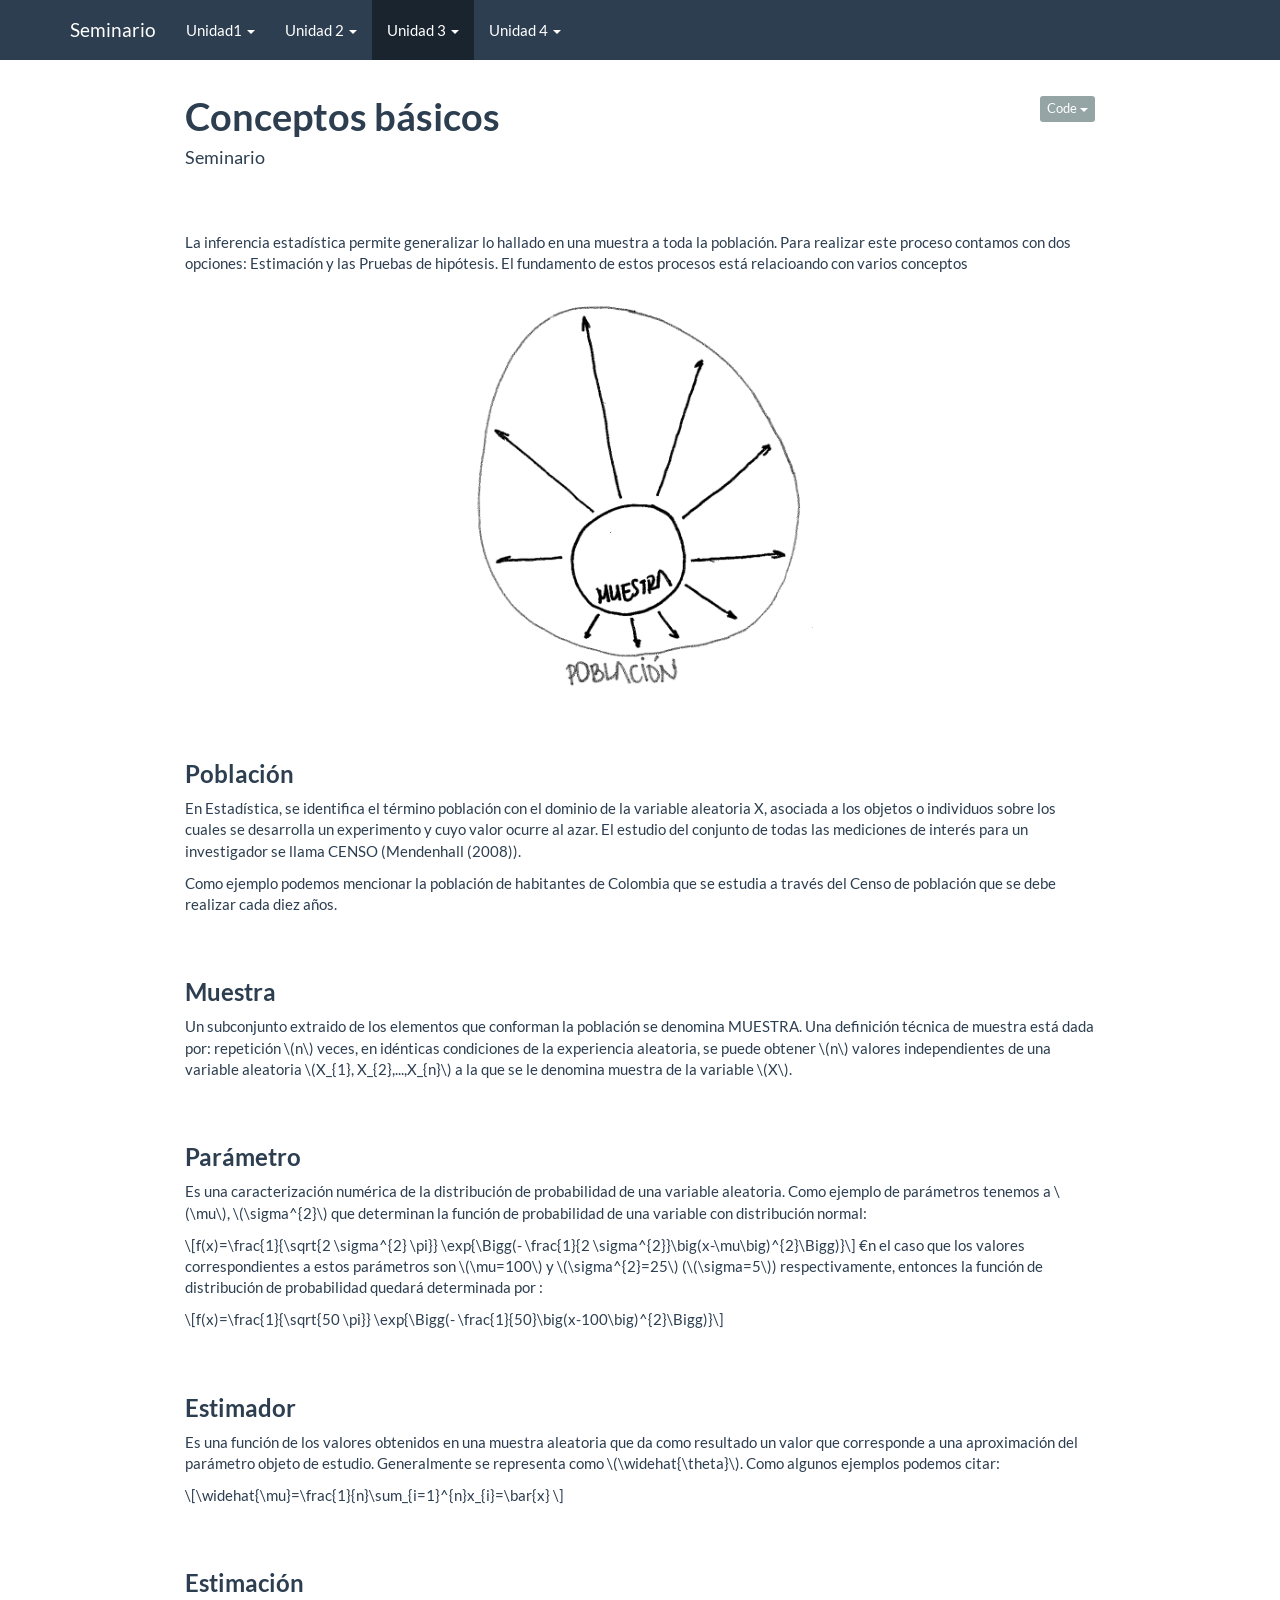
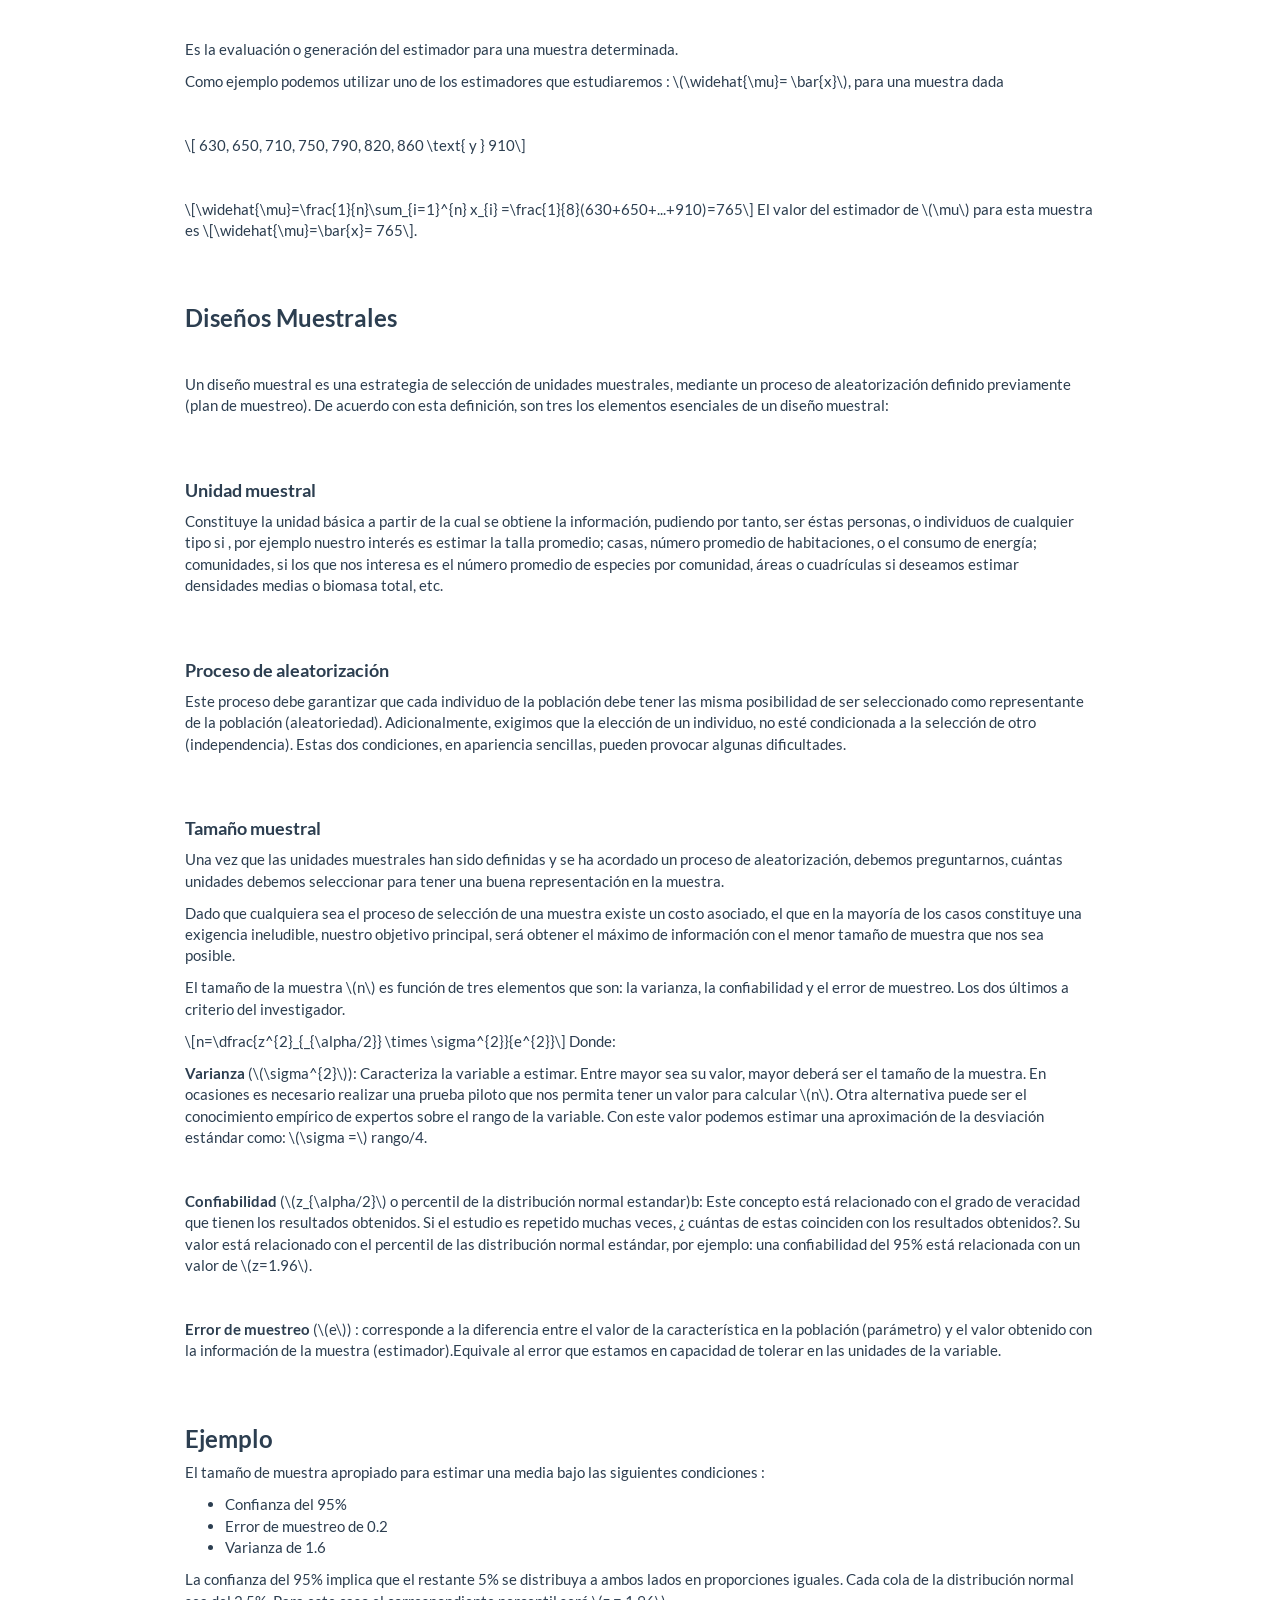
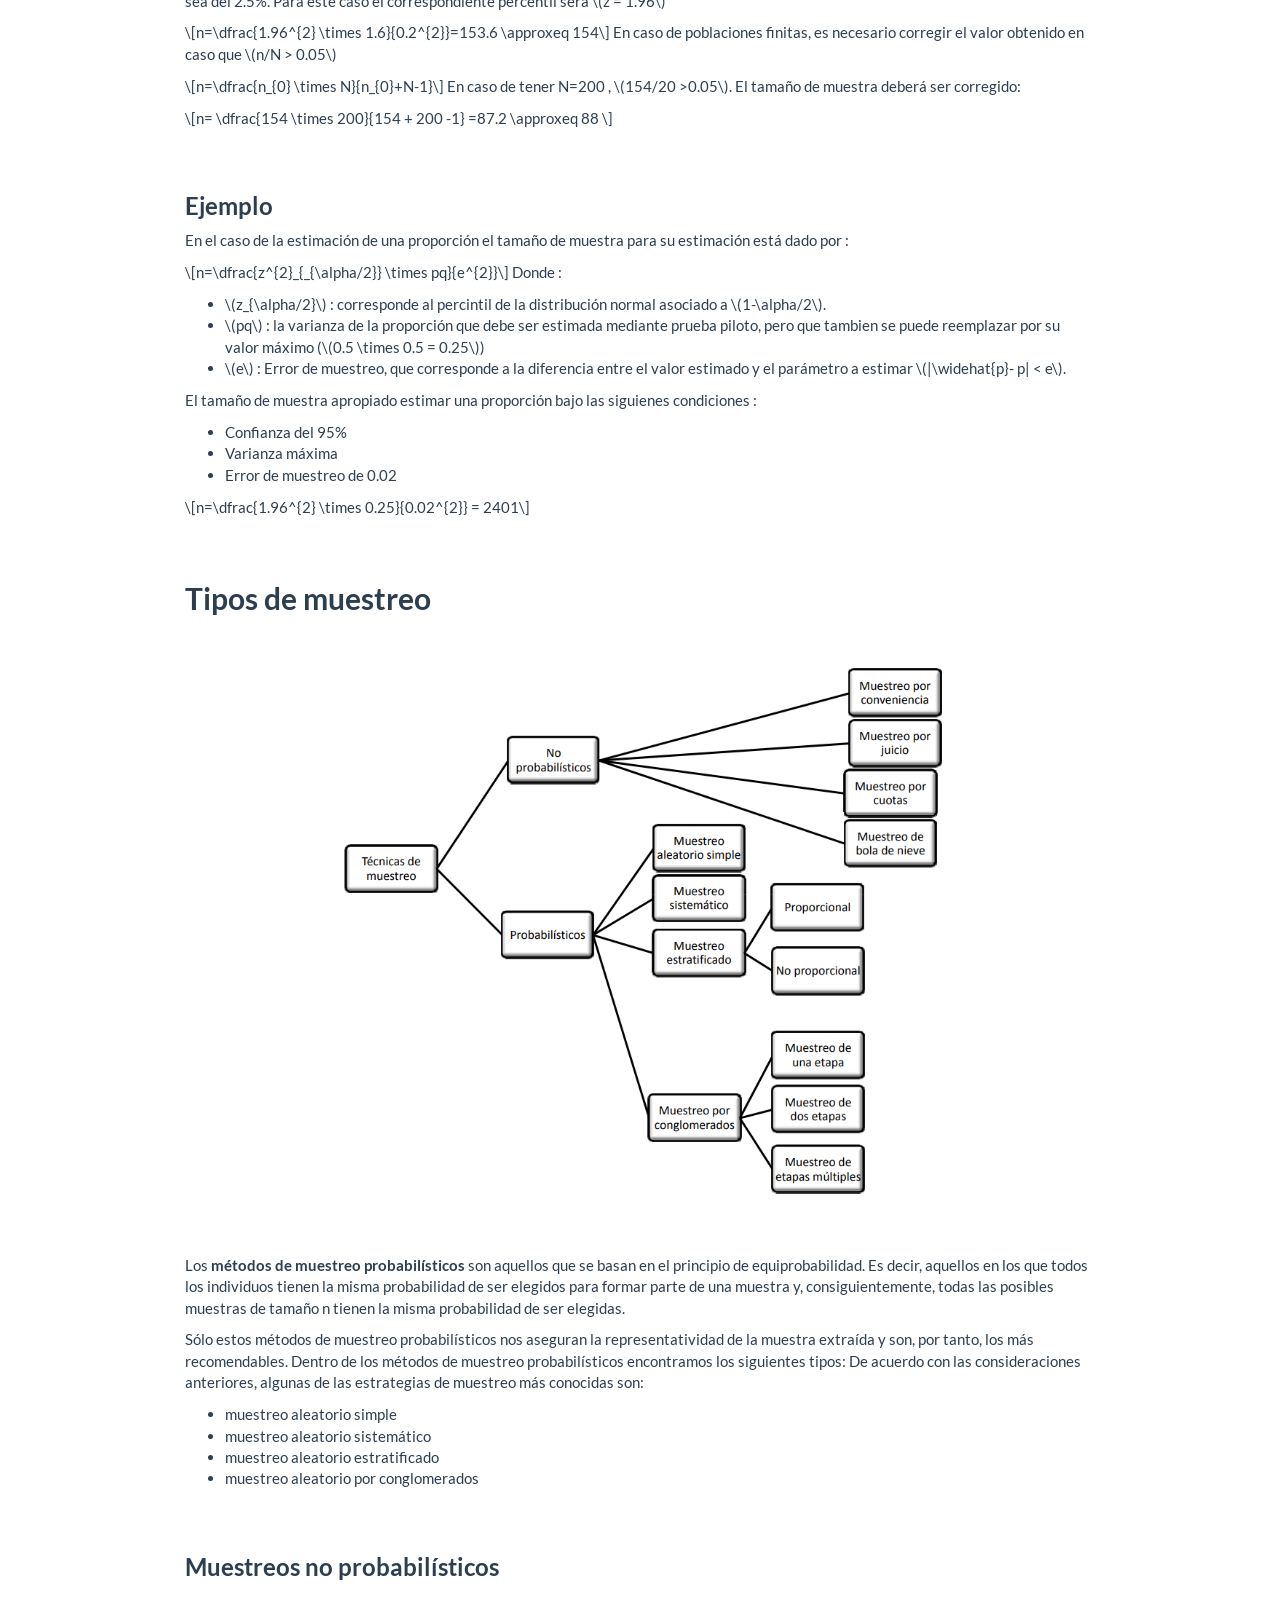
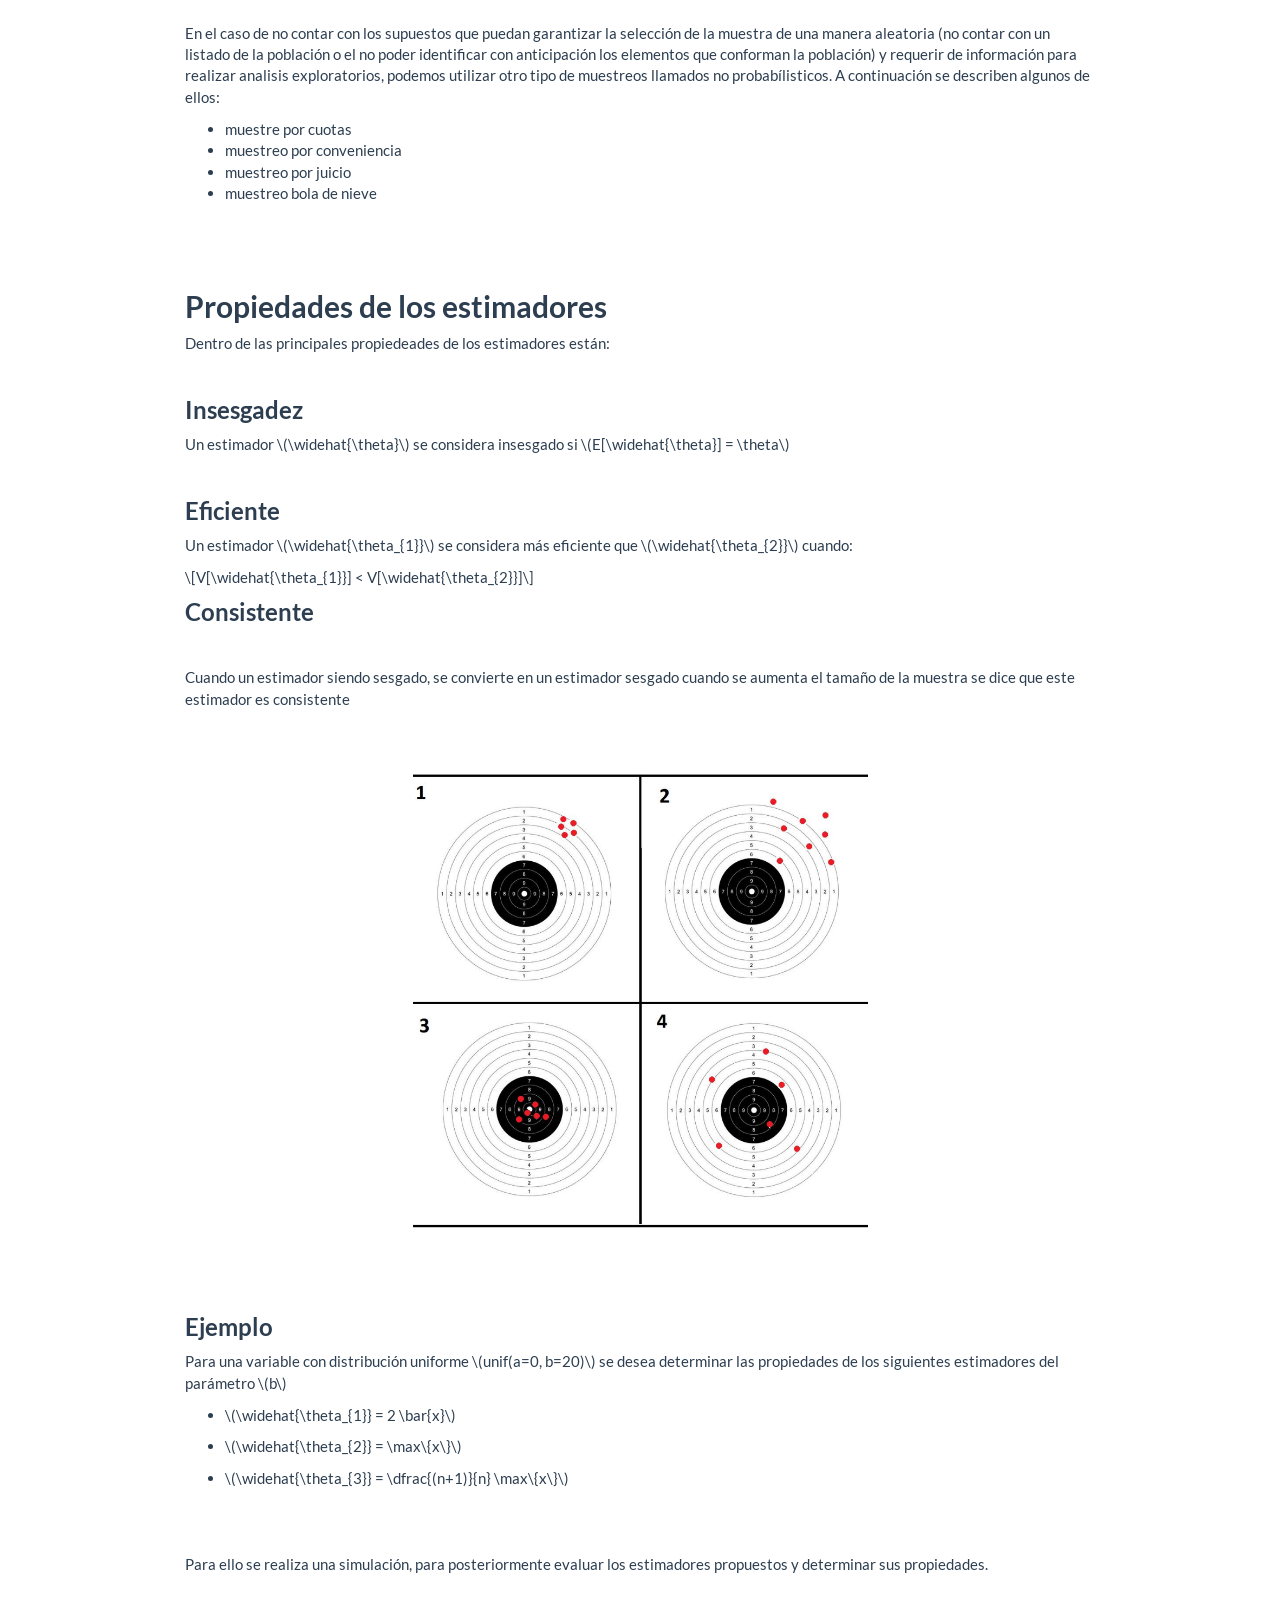
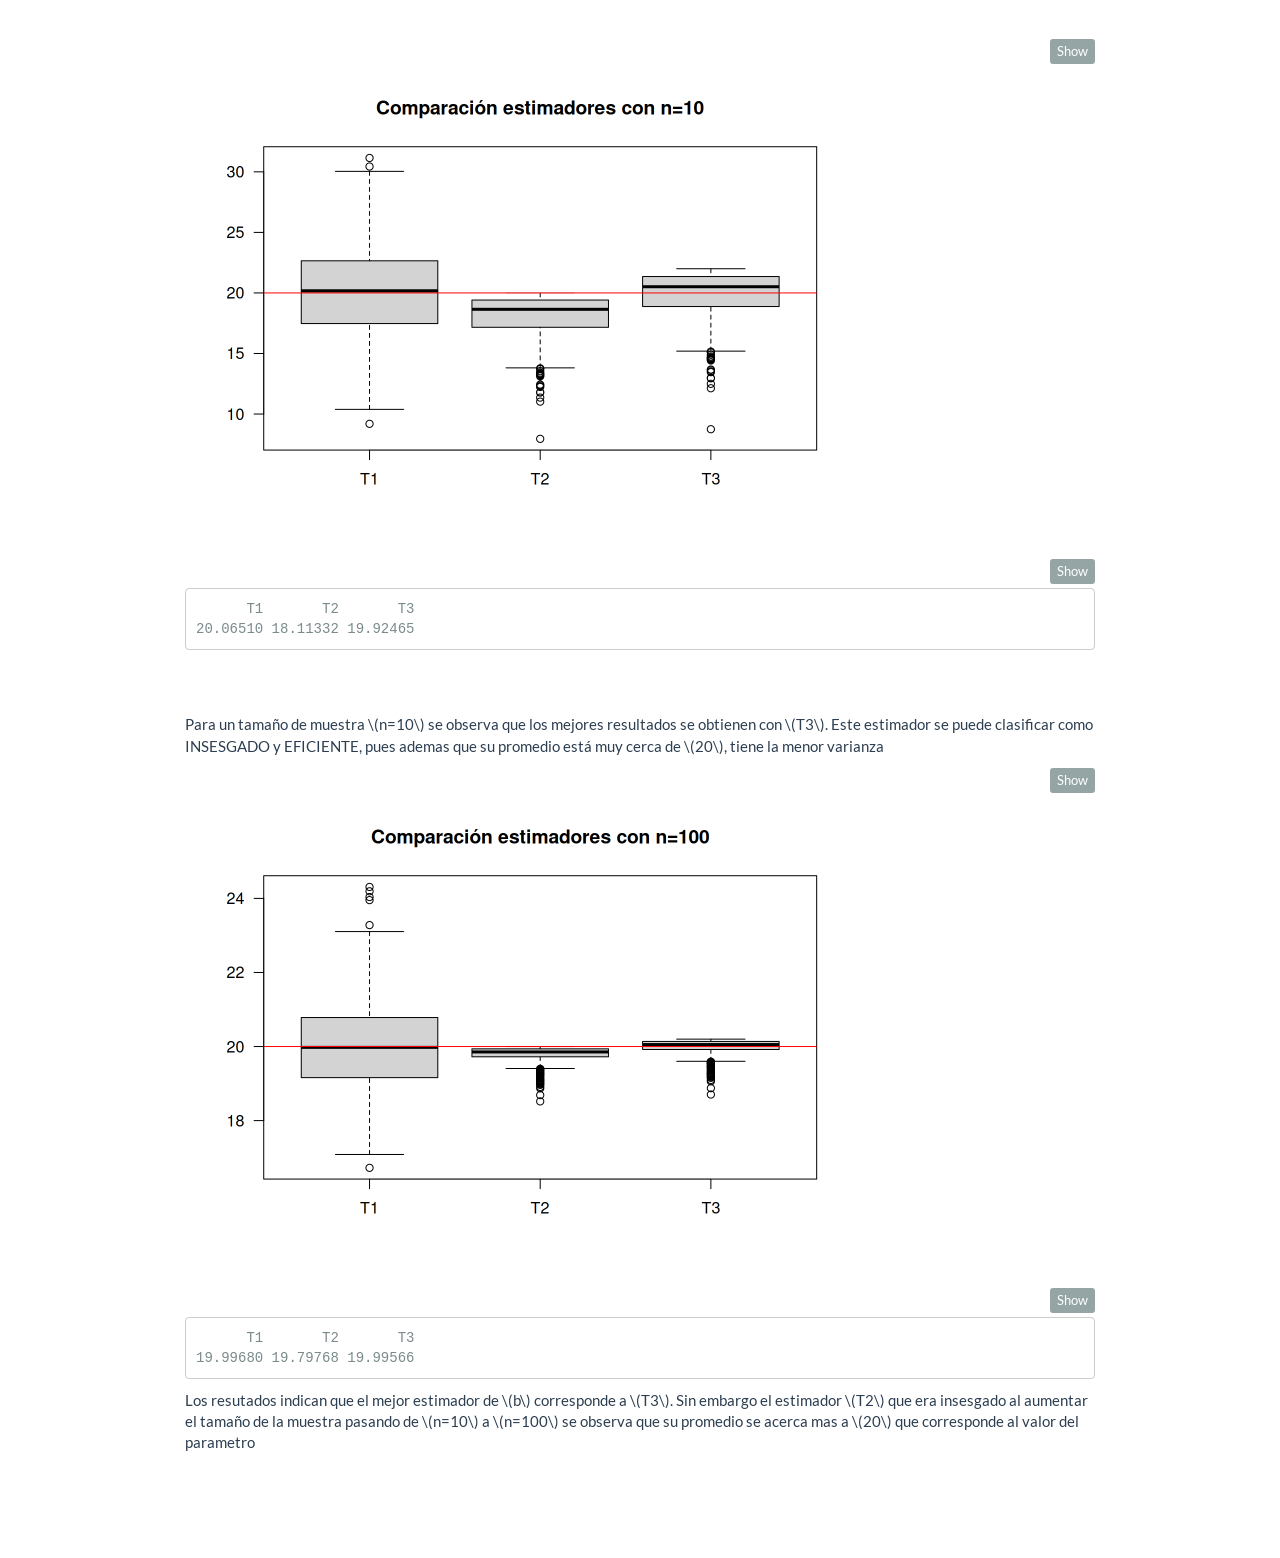
==== docs/recurso331.html @ cdc2f90b "add sitioweb 33" ====
<!DOCTYPE html>

<html>

<head>

<meta charset="utf-8" />
<meta name="generator" content="pandoc" />
<meta http-equiv="X-UA-Compatible" content="IE=EDGE" />


<meta name="author" content="Seminario" />


<title>Conceptos básicos</title>

<script src="site_libs/header-attrs-2.25/header-attrs.js"></script>
<script src="site_libs/jquery-3.6.0/jquery-3.6.0.min.js"></script>
<meta name="viewport" content="width=device-width, initial-scale=1" />
<link href="site_libs/bootstrap-3.3.5/css/flatly.min.css" rel="stylesheet" />
<script src="site_libs/bootstrap-3.3.5/js/bootstrap.min.js"></script>
<script src="site_libs/bootstrap-3.3.5/shim/html5shiv.min.js"></script>
<script src="site_libs/bootstrap-3.3.5/shim/respond.min.js"></script>
<style>h1 {font-size: 34px;}
       h1.title {font-size: 38px;}
       h2 {font-size: 30px;}
       h3 {font-size: 24px;}
       h4 {font-size: 18px;}
       h5 {font-size: 16px;}
       h6 {font-size: 12px;}
       code {color: inherit; background-color: rgba(0, 0, 0, 0.04);}
       pre:not([class]) { background-color: white }</style>
<script src="site_libs/navigation-1.1/tabsets.js"></script>
<script src="site_libs/navigation-1.1/codefolding.js"></script>
<link href="site_libs/highlightjs-9.12.0/default.css" rel="stylesheet" />
<script src="site_libs/highlightjs-9.12.0/highlight.js"></script>

<style type="text/css">
  code{white-space: pre-wrap;}
  span.smallcaps{font-variant: small-caps;}
  span.underline{text-decoration: underline;}
  div.column{display: inline-block; vertical-align: top; width: 50%;}
  div.hanging-indent{margin-left: 1.5em; text-indent: -1.5em;}
  ul.task-list{list-style: none;}
    </style>

<style type="text/css">code{white-space: pre;}</style>
<script type="text/javascript">
if (window.hljs) {
  hljs.configure({languages: []});
  hljs.initHighlightingOnLoad();
  if (document.readyState && document.readyState === "complete") {
    window.setTimeout(function() { hljs.initHighlighting(); }, 0);
  }
}
</script>






<link rel="stylesheet" href="style.css" type="text/css" />



<style type = "text/css">
.main-container {
  max-width: 940px;
  margin-left: auto;
  margin-right: auto;
}
img {
  max-width:100%;
}
.tabbed-pane {
  padding-top: 12px;
}
.html-widget {
  margin-bottom: 20px;
}
button.code-folding-btn:focus {
  outline: none;
}
summary {
  display: list-item;
}
details > summary > p:only-child {
  display: inline;
}
pre code {
  padding: 0;
}
</style>


<style type="text/css">
.dropdown-submenu {
  position: relative;
}
.dropdown-submenu>.dropdown-menu {
  top: 0;
  left: 100%;
  margin-top: -6px;
  margin-left: -1px;
  border-radius: 0 6px 6px 6px;
}
.dropdown-submenu:hover>.dropdown-menu {
  display: block;
}
.dropdown-submenu>a:after {
  display: block;
  content: " ";
  float: right;
  width: 0;
  height: 0;
  border-color: transparent;
  border-style: solid;
  border-width: 5px 0 5px 5px;
  border-left-color: #cccccc;
  margin-top: 5px;
  margin-right: -10px;
}
.dropdown-submenu:hover>a:after {
  border-left-color: #adb5bd;
}
.dropdown-submenu.pull-left {
  float: none;
}
.dropdown-submenu.pull-left>.dropdown-menu {
  left: -100%;
  margin-left: 10px;
  border-radius: 6px 0 6px 6px;
}
</style>

<script type="text/javascript">
// manage active state of menu based on current page
$(document).ready(function () {
  // active menu anchor
  href = window.location.pathname
  href = href.substr(href.lastIndexOf('/') + 1)
  if (href === "")
    href = "index.html";
  var menuAnchor = $('a[href="' + href + '"]');

  // mark the anchor link active (and if it's in a dropdown, also mark that active)
  var dropdown = menuAnchor.closest('li.dropdown');
  if (window.bootstrap) { // Bootstrap 4+
    menuAnchor.addClass('active');
    dropdown.find('> .dropdown-toggle').addClass('active');
  } else { // Bootstrap 3
    menuAnchor.parent().addClass('active');
    dropdown.addClass('active');
  }

  // Navbar adjustments
  var navHeight = $(".navbar").first().height() + 15;
  var style = document.createElement('style');
  var pt = "padding-top: " + navHeight + "px; ";
  var mt = "margin-top: -" + navHeight + "px; ";
  var css = "";
  // offset scroll position for anchor links (for fixed navbar)
  for (var i = 1; i <= 6; i++) {
    css += ".section h" + i + "{ " + pt + mt + "}\n";
  }
  style.innerHTML = "body {" + pt + "padding-bottom: 40px; }\n" + css;
  document.head.appendChild(style);
});
</script>

<!-- tabsets -->

<style type="text/css">
.tabset-dropdown > .nav-tabs {
  display: inline-table;
  max-height: 500px;
  min-height: 44px;
  overflow-y: auto;
  border: 1px solid #ddd;
  border-radius: 4px;
}

.tabset-dropdown > .nav-tabs > li.active:before, .tabset-dropdown > .nav-tabs.nav-tabs-open:before {
  content: "\e259";
  font-family: 'Glyphicons Halflings';
  display: inline-block;
  padding: 10px;
  border-right: 1px solid #ddd;
}

.tabset-dropdown > .nav-tabs.nav-tabs-open > li.active:before {
  content: "\e258";
  font-family: 'Glyphicons Halflings';
  border: none;
}

.tabset-dropdown > .nav-tabs > li.active {
  display: block;
}

.tabset-dropdown > .nav-tabs > li > a,
.tabset-dropdown > .nav-tabs > li > a:focus,
.tabset-dropdown > .nav-tabs > li > a:hover {
  border: none;
  display: inline-block;
  border-radius: 4px;
  background-color: transparent;
}

.tabset-dropdown > .nav-tabs.nav-tabs-open > li {
  display: block;
  float: none;
}

.tabset-dropdown > .nav-tabs > li {
  display: none;
}
</style>

<!-- code folding -->
<style type="text/css">
.code-folding-btn { margin-bottom: 4px; }
</style>




</head>

<body>


<div class="container-fluid main-container">




<div class="navbar navbar-default  navbar-fixed-top" role="navigation">
  <div class="container">
    <div class="navbar-header">
      <button type="button" class="navbar-toggle collapsed" data-toggle="collapse" data-bs-toggle="collapse" data-target="#navbar" data-bs-target="#navbar">
        <span class="icon-bar"></span>
        <span class="icon-bar"></span>
        <span class="icon-bar"></span>
      </button>
      <a class="navbar-brand" href="index.html">Seminario </a>
    </div>
    <div id="navbar" class="navbar-collapse collapse">
      <ul class="nav navbar-nav">
        <li class="dropdown">
  <a href="#" class="dropdown-toggle" data-toggle="dropdown" role="button" data-bs-toggle="dropdown" aria-expanded="false">
    Unidad1
     
    <span class="caret"></span>
  </a>
  <ul class="dropdown-menu" role="menu">
    <li>
      <a href="recurso000.html">Introducción a la calidad de la información</a>
    </li>
    <li>
      <a href="recurso000.html">Fuentes de información</a>
    </li>
    <li>
      <a href="recurso000.html">Variables cualitativas y cuantitativas</a>
    </li>
    <li>
      <a href="recurso000.html">Identificación de errores</a>
    </li>
  </ul>
</li>
<li class="dropdown">
  <a href="#" class="dropdown-toggle" data-toggle="dropdown" role="button" data-bs-toggle="dropdown" aria-expanded="false">
    Unidad 2
     
    <span class="caret"></span>
  </a>
  <ul class="dropdown-menu" role="menu">
    <li>
      <a href="recurso000.html">Conceptos básicos indicadores estadísticos</a>
    </li>
    <li>
      <a href="recurso000.html">Modelos de probabilidad</a>
    </li>
    <li>
      <a href="recurso000.html">Introducción al control de calidad</a>
    </li>
    <li>
      <a href="recurso000.html">Análisis de ensayos</a>
    </li>
    <li>
      <a href="recurso000.html">Control interno</a>
    </li>
    <li>
      <a href="recurso000.html">Análisis de control binario</a>
    </li>
  </ul>
</li>
<li class="dropdown">
  <a href="#" class="dropdown-toggle" data-toggle="dropdown" role="button" data-bs-toggle="dropdown" aria-expanded="false">
    Unidad 3
     
    <span class="caret"></span>
  </a>
  <ul class="dropdown-menu" role="menu">
    <li>
      <a href="recurso331.html">Estimación -conceptos básicos </a>
    </li>
    <li>
      <a href="recurso332.html">Intervalos de confianza - paramétricos</a>
    </li>
    <li>
      <a href="recurso333.html">Intervalos de confianza - no paramétricos</a>
    </li>
    <li>
      <a href="recurso334.html">Pruebas de hipótesis - conceptos básicos</a>
    </li>
    <li>
      <a href="recurso335.html">Pruebas de hipótesis - paramétricas</a>
    </li>
    <li>
      <a href="recurso336.html">Pruebas de hipótesis - no paramétricas</a>
    </li>
    <li>
      <a href="recurso337.html">La significancia estadística</a>
    </li>
  </ul>
</li>
<li class="dropdown">
  <a href="#" class="dropdown-toggle" data-toggle="dropdown" role="button" data-bs-toggle="dropdown" aria-expanded="false">
    Unidad 4
     
    <span class="caret"></span>
  </a>
  <ul class="dropdown-menu" role="menu">
    <li>
      <a href="recurso000.html">Análisis de resultados científicos</a>
    </li>
    <li>
      <a href="recurso000.html">Aplicacón de los conceptos</a>
    </li>
  </ul>
</li>
      </ul>
      <ul class="nav navbar-nav navbar-right">
        
      </ul>
    </div><!--/.nav-collapse -->
  </div><!--/.container -->
</div><!--/.navbar -->

<div id="header">

<div class="btn-group pull-right float-right">
<button type="button" class="btn btn-default btn-xs btn-secondary btn-sm dropdown-toggle" data-toggle="dropdown" data-bs-toggle="dropdown" aria-haspopup="true" aria-expanded="false"><span>Code</span> <span class="caret"></span></button>
<ul class="dropdown-menu dropdown-menu-right" style="min-width: 50px;">
<li><a id="rmd-show-all-code" href="#">Show All Code</a></li>
<li><a id="rmd-hide-all-code" href="#">Hide All Code</a></li>
</ul>
</div>



<h1 class="title toc-ignore"><strong>Conceptos básicos</strong></h1>
<h4 class="author">Seminario</h4>

</div>


<p><br/><br/></p>
<p>La inferencia estadística permite generalizar lo hallado en una
muestra a toda la población. Para realizar este proceso contamos con dos
opciones: Estimación y las Pruebas de hipótesis. El fundamento de estos
procesos está relacioando con varios conceptos</p>
<p><img src="img/inferencia.png" width="40%" style="display: block; margin: auto;" /></p>
<p><br/><br/></p>
<div id="población" class="section level3">
<h3><strong>Población</strong></h3>
<p>En Estadística, se identifica el término población con el dominio de
la variable aleatoria X, asociada a los objetos o individuos sobre los
cuales se desarrolla un experimento y cuyo valor ocurre al azar. El
estudio del conjunto de todas las mediciones de interés para un
investigador se llama CENSO (Mendenhall (2008)).</p>
<p>Como ejemplo podemos mencionar la población de habitantes de Colombia
que se estudia a través del Censo de población que se debe realizar cada
diez años.</p>
<p><br/><br/></p>
</div>
<div id="muestra" class="section level3">
<h3><strong>Muestra</strong></h3>
<p>Un subconjunto extraido de los elementos que conforman la población
se denomina MUESTRA. Una definición técnica de muestra está dada por:
repetición <span class="math inline">\(n\)</span> veces, en idénticas
condiciones de la experiencia aleatoria, se puede obtener <span
class="math inline">\(n\)</span> valores independientes de una variable
aleatoria <span class="math inline">\(X_{1}, X_{2},...,X_{n}\)</span> a
la que se le denomina muestra de la variable <span
class="math inline">\(X\)</span>.</p>
<p><br/><br/></p>
</div>
<div id="parámetro" class="section level3">
<h3><strong>Parámetro</strong></h3>
<p>Es una caracterización numérica de la distribución de probabilidad de
una variable aleatoria. Como ejemplo de parámetros tenemos a <span
class="math inline">\(\mu\)</span>, <span
class="math inline">\(\sigma^{2}\)</span> que determinan la función de
probabilidad de una variable con distribución normal:</p>
<p><span class="math display">\[f(x)=\frac{1}{\sqrt{2 \sigma^{2} \pi}}
\exp{\Bigg(- \frac{1}{2 \sigma^{2}}\big(x-\mu\big)^{2}\Bigg)}\]</span>
€n el caso que los valores correspondientes a estos parámetros son <span
class="math inline">\(\mu=100\)</span> y <span
class="math inline">\(\sigma^{2}=25\)</span> (<span
class="math inline">\(\sigma=5\)</span>) respectivamente, entonces la
función de distribución de probabilidad quedará determinada por :</p>
<p><span class="math display">\[f(x)=\frac{1}{\sqrt{50 \pi}}
\exp{\Bigg(- \frac{1}{50}\big(x-100\big)^{2}\Bigg)}\]</span></p>
<p><br/><br/></p>
</div>
<div id="estimador" class="section level3">
<h3><strong>Estimador</strong></h3>
<p>Es una función de los valores obtenidos en una muestra aleatoria que
da como resultado un valor que corresponde a una aproximación del
parámetro objeto de estudio. Generalmente se representa como <span
class="math inline">\(\widehat{\theta}\)</span>. Como algunos ejemplos
podemos citar:</p>
<p><span
class="math display">\[\widehat{\mu}=\frac{1}{n}\sum_{i=1}^{n}x_{i}=\bar{x}
\]</span></p>
<p><br/><br/></p>
</div>
<div id="estimación" class="section level3">
<h3><strong>Estimación</strong></h3>
<p><br/></p>
<p>Es la evaluación o generación del estimador para una muestra
determinada.</p>
<p>Como ejemplo podemos utilizar uno de los estimadores que estudiaremos
: <span class="math inline">\(\widehat{\mu}= \bar{x}\)</span>, para una
muestra dada</p>
<p><br/></p>
<p><span class="math display">\[ 630, 650, 710, 750, 790, 820, 860
\text{ y } 910\]</span></p>
<p><br/></p>
<p><span class="math display">\[\widehat{\mu}=\frac{1}{n}\sum_{i=1}^{n}
x_{i} =\frac{1}{8}(630+650+...+910)=765\]</span> El valor del estimador
de <span class="math inline">\(\mu\)</span> para esta muestra es <span
class="math display">\[\widehat{\mu}=\bar{x}= 765\]</span>.</p>
<p><br/><br/></p>
</div>
<div id="diseños-muestrales" class="section level3">
<h3><strong>Diseños Muestrales</strong></h3>
<p><br/></p>
<p>Un diseño muestral es una estrategia de selección de unidades
muestrales, mediante un proceso de aleatorización definido previamente
(plan de muestreo). De acuerdo con esta definición, son tres los
elementos esenciales de un diseño muestral:</p>
<p><br/><br/></p>
<div id="unidad-muestral" class="section level4">
<h4><strong>Unidad muestral</strong></h4>
<p>Constituye la unidad básica a partir de la cual se obtiene la
información, pudiendo por tanto, ser éstas personas, o individuos de
cualquier tipo si , por ejemplo nuestro interés es estimar la talla
promedio; casas, número promedio de habitaciones, o el consumo de
energía; comunidades, si los que nos interesa es el número promedio de
especies por comunidad, áreas o cuadrículas si deseamos estimar
densidades medias o biomasa total, etc.</p>
<p><br/><br/></p>
</div>
<div id="proceso-de-aleatorización" class="section level4">
<h4><strong>Proceso de aleatorización</strong></h4>
<p>Este proceso debe garantizar que cada individuo de la población debe
tener las misma posibilidad de ser seleccionado como representante de la
población (aleatoriedad). Adicionalmente, exigimos que la elección de un
individuo, no esté condicionada a la selección de otro (independencia).
Estas dos condiciones, en apariencia sencillas, pueden provocar algunas
dificultades.</p>
<p><br/><br/></p>
</div>
<div id="tamaño-muestral" class="section level4">
<h4><strong>Tamaño muestral</strong></h4>
<p>Una vez que las unidades muestrales han sido definidas y se ha
acordado un proceso de aleatorización, debemos preguntarnos, cuántas
unidades debemos seleccionar para tener una buena representación en la
muestra.</p>
<p>Dado que cualquiera sea el proceso de selección de una muestra existe
un costo asociado, el que en la mayoría de los casos constituye una
exigencia ineludible, nuestro objetivo principal, será obtener el máximo
de información con el menor tamaño de muestra que nos sea posible.</p>
<p>El tamaño de la muestra <span class="math inline">\(n\)</span> es
función de tres elementos que son: la varianza, la confiabilidad y el
error de muestreo. Los dos últimos a criterio del investigador.</p>
<p><span class="math display">\[n=\dfrac{z^{2}_{_{\alpha/2}} \times
\sigma^{2}}{e^{2}}\]</span> Donde:</p>
<p><strong>Varianza</strong> (<span
class="math inline">\(\sigma^{2}\)</span>): Caracteriza la variable a
estimar. Entre mayor sea su valor, mayor deberá ser el tamaño de la
muestra. En ocasiones es necesario realizar una prueba piloto que nos
permita tener un valor para calcular <span
class="math inline">\(n\)</span>. Otra alternativa puede ser el
conocimiento empírico de expertos sobre el rango de la variable. Con
este valor podemos estimar una aproximación de la desviación estándar
como: <span class="math inline">\(\sigma =\)</span> rango/4.</p>
<p><br/></p>
<p><strong>Confiabilidad</strong> (<span
class="math inline">\(z_{\alpha/2}\)</span> o percentil de la
distribución normal estandar)b: Este concepto está relacionado con el
grado de veracidad que tienen los resultados obtenidos. Si el estudio es
repetido muchas veces, ¿ cuántas de estas coinciden con los resultados
obtenidos?. Su valor está relacionado con el percentil de las
distribución normal estándar, por ejemplo: una confiabilidad del 95%
está relacionada con un valor de <span
class="math inline">\(z=1.96\)</span>.</p>
<p><br/></p>
<p><strong>Error de muestreo</strong> (<span
class="math inline">\(e\)</span>) : corresponde a la diferencia entre el
valor de la característica en la población (parámetro) y el valor
obtenido con la información de la muestra (estimador).Equivale al error
que estamos en capacidad de tolerar en las unidades de la variable.</p>
<p><br/><br/></p>
</div>
</div>
<div id="ejemplo" class="section level3">
<h3><strong>Ejemplo</strong></h3>
<p>El tamaño de muestra apropiado para estimar una media bajo las
siguientes condiciones :</p>
<ul>
<li>Confianza del 95%</li>
<li>Error de muestreo de 0.2</li>
<li>Varianza de 1.6</li>
</ul>
<p>La confianza del 95% implica que el restante 5% se distribuya a ambos
lados en proporciones iguales. Cada cola de la distribución normal sea
del 2.5%. Para este caso el correspondiente percentil será <span
class="math inline">\(z = 1.96\)</span></p>
<p><span class="math display">\[n=\dfrac{1.96^{2} \times
1.6}{0.2^{2}}=153.6 \approxeq 154\]</span> En caso de poblaciones
finitas, es necesario corregir el valor obtenido en caso que <span
class="math inline">\(n/N &gt; 0.05\)</span></p>
<p><span class="math display">\[n=\dfrac{n_{0} \times
N}{n_{0}+N-1}\]</span> En caso de tener N=200 , <span
class="math inline">\(154/20 &gt;0.05\)</span>. El tamaño de muestra
deberá ser corregido:</p>
<p><span class="math display">\[n= \dfrac{154 \times 200}{154 + 200 -1}
=87.2 \approxeq 88 \]</span></p>
<p><br/><br/></p>
</div>
<div id="ejemplo-1" class="section level3">
<h3><strong>Ejemplo</strong></h3>
<p>En el caso de la estimación de una proporción el tamaño de muestra
para su estimación está dado por :</p>
<p><span class="math display">\[n=\dfrac{z^{2}_{_{\alpha/2}} \times
pq}{e^{2}}\]</span> Donde :</p>
<ul>
<li><span class="math inline">\(z_{\alpha/2}\)</span> : corresponde al
percintil de la distribución normal asociado a <span
class="math inline">\(1-\alpha/2\)</span>.</li>
<li><span class="math inline">\(pq\)</span> : la varianza de la
proporción que debe ser estimada mediante prueba piloto, pero que
tambien se puede reemplazar por su valor máximo (<span
class="math inline">\(0.5 \times 0.5 = 0.25\)</span>)</li>
<li><span class="math inline">\(e\)</span> : Error de muestreo, que
corresponde a la diferencia entre el valor estimado y el parámetro a
estimar <span class="math inline">\(|\widehat{p}- p| &lt;
e\)</span>.</li>
</ul>
<p>El tamaño de muestra apropiado estimar una proporción bajo las
siguienes condiciones :</p>
<ul>
<li>Confianza del 95%</li>
<li>Varianza máxima</li>
<li>Error de muestreo de 0.02</li>
</ul>
<p><span class="math display">\[n=\dfrac{1.96^{2} \times 0.25}{0.02^{2}}
= 2401\]</span></p>
<p><br/><br/></p>
</div>
<div id="tipos-de-muestreo" class="section level2">
<h2><strong>Tipos de muestreo</strong></h2>
<p><img src="img/muestreo.png" width="80%" style="display: block; margin: auto;" /></p>
<p>Los <strong>métodos de muestreo probabilísticos</strong> son aquellos
que se basan en el principio de equiprobabilidad. Es decir, aquellos en
los que todos los individuos tienen la misma probabilidad de ser
elegidos para formar parte de una muestra y, consiguientemente, todas
las posibles muestras de tamaño n tienen la misma probabilidad de ser
elegidas.</p>
<p>Sólo estos métodos de muestreo probabilísticos nos aseguran la
representatividad de la muestra extraída y son, por tanto, los más
recomendables. Dentro de los métodos de muestreo probabilísticos
encontramos los siguientes tipos: De acuerdo con las consideraciones
anteriores, algunas de las estrategias de muestreo más conocidas
son:</p>
<ul>
<li>muestreo aleatorio simple</li>
<li>muestreo aleatorio sistemático</li>
<li>muestreo aleatorio estratificado</li>
<li>muestreo aleatorio por conglomerados</li>
</ul>
<p><br/><br/></p>
<div id="muestreos-no-probabilísticos" class="section level3">
<h3><strong>Muestreos no probabilísticos</strong></h3>
<p><br/></p>
<p>En el caso de no contar con los supuestos que puedan garantizar la
selección de la muestra de una manera aleatoria (no contar con un
listado de la población o el no poder identificar con anticipación los
elementos que conforman la población) y requerir de información para
realizar analisis exploratorios, podemos utilizar otro tipo de muestreos
llamados no probabílisticos. A continuación se describen algunos de
ellos:</p>
<ul>
<li>muestre por cuotas</li>
<li>muestreo por conveniencia</li>
<li>muestreo por juicio</li>
<li>muestreo bola de nieve</li>
</ul>
<p><br/><br/><br/></p>
</div>
</div>
<div id="propiedades-de-los-estimadores" class="section level2">
<h2><strong>Propiedades de los estimadores</strong></h2>
<p>Dentro de las principales propiedeades de los estimadores están:</p>
<p><br/></p>
<div id="insesgadez" class="section level3">
<h3><strong>Insesgadez</strong></h3>
<p>Un estimador <span class="math inline">\(\widehat{\theta}\)</span> se
considera insesgado si <span class="math inline">\(E[\widehat{\theta}] =
\theta\)</span></p>
<p><br/></p>
</div>
<div id="eficiente" class="section level3">
<h3><strong>Eficiente</strong></h3>
<p>Un estimador <span
class="math inline">\(\widehat{\theta_{1}}\)</span> se considera más
eficiente que <span class="math inline">\(\widehat{\theta_{2}}\)</span>
cuando:</p>
<p><span class="math display">\[V[\widehat{\theta_{1}}] &lt;
V[\widehat{\theta_{2}}]\]</span></p>
</div>
<div id="consistente" class="section level3">
<h3><strong>Consistente</strong></h3>
<p><br/></p>
<p>Cuando un estimador siendo sesgado, se convierte en un estimador
sesgado cuando se aumenta el tamaño de la muestra se dice que este
estimador es consistente</p>
<p><br/><br/></p>
<p><img src="img/estimador.png" width="50%" style="display: block; margin: auto;" /></p>
<p><br/><br/><br/></p>
</div>
<div id="ejemplo-2" class="section level3">
<h3><strong>Ejemplo</strong></h3>
<p>Para una variable con distribución uniforme <span
class="math inline">\(unif(a=0, b=20)\)</span> se desea determinar las
propiedades de los siguientes estimadores del parámetro <span
class="math inline">\(b\)</span></p>
<ul>
<li><p><span class="math inline">\(\widehat{\theta_{1}} = 2
\bar{x}\)</span></p></li>
<li><p><span class="math inline">\(\widehat{\theta_{2}} =
\max\{x\}\)</span></p></li>
<li><p><span class="math inline">\(\widehat{\theta_{3}} =
\dfrac{(n+1)}{n} \max\{x\}\)</span></p></li>
</ul>
<p><br/><br/></p>
<!-- ```{r, warning=FALSE, message=FALSE} -->
<!-- # uniforme -->
<!-- library(ggplot2) -->
<!-- x= c(0,20)  -->
<!-- fx=c(1/20, 1/20)  -->
<!-- dat=data.frame(x,fx) -->
<!-- ggplot(data=dat,aes(x=x, y=fx))+  -->
<!--   scale_y_continuous(limits=c(0,.05))+ -->
<!--   geom_line(size = 1,colour = 'red')  -->
<!-- ``` -->
<p>Para ello se realiza una simulación, para posteriormente evaluar los
estimadores propuestos y determinar sus propiedades.</p>
<p><br/><br/></p>
<pre class="r"><code>library(ggplot2)
n=10
m=1000*n
Y=matrix(runif(m, min=0, max=20), ncol=n) # matriz de datos m x n
Mx=apply(Y,1,mean)
Max=apply(Y,1,max)
T1=2*Mx
T2=Max
T3=((n+1)/n)*T2
T123=data.frame(T1,T2,T3)

boxplot(T123, las=1, main=&quot;Comparación estimadores con n=10&quot;)
abline(h=20,  col=&quot;red&quot;)</code></pre>
<p><img src="recurso331_files/figure-html/unnamed-chunk-4-1.png" width="672" /></p>
<pre class="r"><code>apply(T123,2,mean)</code></pre>
<pre><code>      T1       T2       T3 
20.06510 18.11332 19.92465 </code></pre>
<p><br/><br/></p>
<p>Para un tamaño de muestra <span class="math inline">\(n=10\)</span>
se observa que los mejores resultados se obtienen con <span
class="math inline">\(T3\)</span>. Este estimador se puede clasificar
como INSESGADO y EFICIENTE, pues ademas que su promedio está muy cerca
de <span class="math inline">\(20\)</span>, tiene la menor varianza</p>
<pre class="r"><code>n=100
m=1000*n
Y=matrix(runif(m, min=0, max=20), ncol=n) # matriz de datos m x n
Mx=apply(Y,1,mean)
Max=apply(Y,1,max)
T1=2*Mx
T2=Max
T3=((n+1)/n)*T2
T123=data.frame(T1,T2,T3)

boxplot(T123, las=1, main=&quot;Comparación estimadores con n=100&quot;)
abline(h=20,  col=&quot;red&quot;)</code></pre>
<p><img src="recurso331_files/figure-html/unnamed-chunk-5-1.png" width="672" /></p>
<pre class="r"><code>apply(T123,2,mean)</code></pre>
<pre><code>      T1       T2       T3 
19.99680 19.79768 19.99566 </code></pre>
<p>Los resutados indican que el mejor estimador de <span
class="math inline">\(b\)</span> corresponde a <span
class="math inline">\(T3\)</span>. Sin embargo el estimador <span
class="math inline">\(T2\)</span> que era insesgado al aumentar el
tamaño de la muestra pasando de <span
class="math inline">\(n=10\)</span> a <span
class="math inline">\(n=100\)</span> se observa que su promedio se
acerca mas a <span class="math inline">\(20\)</span> que corresponde al
valor del parametro</p>
<p><br/><br/></p>
</div>
</div>




</div>

<script>

// add bootstrap table styles to pandoc tables
function bootstrapStylePandocTables() {
  $('tr.odd').parent('tbody').parent('table').addClass('table table-condensed');
}
$(document).ready(function () {
  bootstrapStylePandocTables();
});


</script>

<!-- tabsets -->

<script>
$(document).ready(function () {
  window.buildTabsets("TOC");
});

$(document).ready(function () {
  $('.tabset-dropdown > .nav-tabs > li').click(function () {
    $(this).parent().toggleClass('nav-tabs-open');
  });
});
</script>

<!-- code folding -->
<script>
$(document).ready(function () {
  window.initializeCodeFolding("hide" === "show");
});
</script>


<!-- dynamically load mathjax for compatibility with self-contained -->
<script>
  (function () {
    var script = document.createElement("script");
    script.type = "text/javascript";
    script.src  = "https://mathjax.rstudio.com/latest/MathJax.js?config=TeX-AMS-MML_HTMLorMML";
    document.getElementsByTagName("head")[0].appendChild(script);
  })();
</script>

</body>
</html>
---- docs/site_libs/bootstrap-3.3.5/css/flatly.min.css ----
@font-face {
  font-family: 'Lato';
  font-style: normal;
  font-weight: 400;
  src: url(fonts/Lato.ttf) format('truetype');
}
@font-face {
  font-family: 'Lato';
  font-style: normal;
  font-weight: 700;
  src: url(fonts/LatoBold.ttf) format('truetype');
}
@font-face {
  font-family: 'Lato';
  font-style: italic;
  font-weight: 400;
  src: url(fonts/LatoItalic.ttf) format('truetype');
}

/*!
 * bootswatch v3.3.6
 * Homepage: http://bootswatch.com
 * Copyright 2012-2015 Thomas Park
 * Licensed under MIT
 * Based on Bootstrap
*//*!
 * Bootstrap v3.3.6 (http://getbootstrap.com)
 * Copyright 2011-2015 Twitter, Inc.
 * Licensed under MIT (https://github.com/twbs/bootstrap/blob/master/LICENSE)
 *//*! normalize.css v3.0.3 | MIT License | github.com/necolas/normalize.css */html{font-family:sans-serif;-ms-text-size-adjust:100%;-webkit-text-size-adjust:100%}body{margin:0}article,aside,details,figcaption,figure,footer,header,hgroup,main,menu,nav,section,summary{display:block}audio,canvas,progress,video{display:inline-block;vertical-align:baseline}audio:not([controls]){display:none;height:0}[hidden],template{display:none}a{background-color:transparent}a:active,a:hover{outline:0}abbr[title]{border-bottom:1px dotted}b,strong{font-weight:bold}dfn{font-style:italic}h1{font-size:2em;margin:0.67em 0}mark{background:#ff0;color:#000}small{font-size:80%}sub,sup{font-size:75%;line-height:0;position:relative;vertical-align:baseline}sup{top:-0.5em}sub{bottom:-0.25em}img{border:0}svg:not(:root){overflow:hidden}figure{margin:1em 40px}hr{-webkit-box-sizing:content-box;-moz-box-sizing:content-box;box-sizing:content-box;height:0}pre{overflow:auto}code,kbd,pre,samp{font-family:monospace, monospace;font-size:1em}button,input,optgroup,select,textarea{color:inherit;font:inherit;margin:0}button{overflow:visible}button,select{text-transform:none}button,html input[type="button"],input[type="reset"],input[type="submit"]{-webkit-appearance:button;cursor:pointer}button[disabled],html input[disabled]{cursor:default}button::-moz-focus-inner,input::-moz-focus-inner{border:0;padding:0}input{line-height:normal}input[type="checkbox"],input[type="radio"]{-webkit-box-sizing:border-box;-moz-box-sizing:border-box;box-sizing:border-box;padding:0}input[type="number"]::-webkit-inner-spin-button,input[type="number"]::-webkit-outer-spin-button{height:auto}input[type="search"]{-webkit-appearance:textfield;-webkit-box-sizing:content-box;-moz-box-sizing:content-box;box-sizing:content-box}input[type="search"]::-webkit-search-cancel-button,input[type="search"]::-webkit-search-decoration{-webkit-appearance:none}fieldset{border:1px solid #c0c0c0;margin:0 2px;padding:0.35em 0.625em 0.75em}legend{border:0;padding:0}textarea{overflow:auto}optgroup{font-weight:bold}table{border-collapse:collapse;border-spacing:0}td,th{padding:0}/*! Source: https://github.com/h5bp/html5-boilerplate/blob/master/src/css/main.css */@media print{*,*:before,*:after{background:transparent !important;color:#000 !important;-webkit-box-shadow:none !important;box-shadow:none !important;text-shadow:none !important}a,a:visited{text-decoration:underline}a[href]:after{content:" (" attr(href) ")"}abbr[title]:after{content:" (" attr(title) ")"}a[href^="#"]:after,a[href^="javascript:"]:after{content:""}pre,blockquote{border:1px solid #999;page-break-inside:avoid}thead{display:table-header-group}tr,img{page-break-inside:avoid}img{max-width:100% !important}p,h2,h3{orphans:3;widows:3}h2,h3{page-break-after:avoid}.navbar{display:none}.btn>.caret,.dropup>.btn>.caret{border-top-color:#000 !important}.label{border:1px solid #000}.table{border-collapse:collapse !important}.table td,.table th{background-color:#fff !important}.table-bordered th,.table-bordered td{border:1px solid #ddd !important}}@font-face{font-family:'Glyphicons Halflings';src:url('../fonts/glyphicons-halflings-regular.eot');src:url('../fonts/glyphicons-halflings-regular.eot?#iefix') format('embedded-opentype'),url('../fonts/glyphicons-halflings-regular.woff') format('woff'),url('../fonts/glyphicons-halflings-regular.ttf') format('truetype'),url('../fonts/glyphicons-halflings-regular.svg#glyphicons_halflingsregular') format('svg')}.glyphicon{position:relative;top:1px;display:inline-block;font-family:'Glyphicons Halflings';font-style:normal;font-weight:normal;line-height:1;-webkit-font-smoothing:antialiased;-moz-osx-font-smoothing:grayscale}.glyphicon-asterisk:before{content:"\002a"}.glyphicon-plus:before{content:"\002b"}.glyphicon-euro:before,.glyphicon-eur:before{content:"\20ac"}.glyphicon-minus:before{content:"\2212"}.glyphicon-cloud:before{content:"\2601"}.glyphicon-envelope:before{content:"\2709"}.glyphicon-pencil:before{content:"\270f"}.glyphicon-glass:before{content:"\e001"}.glyphicon-music:before{content:"\e002"}.glyphicon-search:before{content:"\e003"}.glyphicon-heart:before{content:"\e005"}.glyphicon-star:before{content:"\e006"}.glyphicon-star-empty:before{content:"\e007"}.glyphicon-user:before{content:"\e008"}.glyphicon-film:before{content:"\e009"}.glyphicon-th-large:before{content:"\e010"}.glyphicon-th:before{content:"\e011"}.glyphicon-th-list:before{content:"\e012"}.glyphicon-ok:before{content:"\e013"}.glyphicon-remove:before{content:"\e014"}.glyphicon-zoom-in:before{content:"\e015"}.glyphicon-zoom-out:before{content:"\e016"}.glyphicon-off:before{content:"\e017"}.glyphicon-signal:before{content:"\e018"}.glyphicon-cog:before{content:"\e019"}.glyphicon-trash:before{content:"\e020"}.glyphicon-home:before{content:"\e021"}.glyphicon-file:before{content:"\e022"}.glyphicon-time:before{content:"\e023"}.glyphicon-road:before{content:"\e024"}.glyphicon-download-alt:before{content:"\e025"}.glyphicon-download:before{content:"\e026"}.glyphicon-upload:before{content:"\e027"}.glyphicon-inbox:before{content:"\e028"}.glyphicon-play-circle:before{content:"\e029"}.glyphicon-repeat:before{content:"\e030"}.glyphicon-refresh:before{content:"\e031"}.glyphicon-list-alt:before{content:"\e032"}.glyphicon-lock:before{content:"\e033"}.glyphicon-flag:before{content:"\e034"}.glyphicon-headphones:before{content:"\e035"}.glyphicon-volume-off:before{content:"\e036"}.glyphicon-volume-down:before{content:"\e037"}.glyphicon-volume-up:before{content:"\e038"}.glyphicon-qrcode:before{content:"\e039"}.glyphicon-barcode:before{content:"\e040"}.glyphicon-tag:before{content:"\e041"}.glyphicon-tags:before{content:"\e042"}.glyphicon-book:before{content:"\e043"}.glyphicon-bookmark:before{content:"\e044"}.glyphicon-print:before{content:"\e045"}.glyphicon-camera:before{content:"\e046"}.glyphicon-font:before{content:"\e047"}.glyphicon-bold:before{content:"\e048"}.glyphicon-italic:before{content:"\e049"}.glyphicon-text-height:before{content:"\e050"}.glyphicon-text-width:before{content:"\e051"}.glyphicon-align-left:before{content:"\e052"}.glyphicon-align-center:before{content:"\e053"}.glyphicon-align-right:before{content:"\e054"}.glyphicon-align-justify:before{content:"\e055"}.glyphicon-list:before{content:"\e056"}.glyphicon-indent-left:before{content:"\e057"}.glyphicon-indent-right:before{content:"\e058"}.glyphicon-facetime-video:before{content:"\e059"}.glyphicon-picture:before{content:"\e060"}.glyphicon-map-marker:before{content:"\e062"}.glyphicon-adjust:before{content:"\e063"}.glyphicon-tint:before{content:"\e064"}.glyphicon-edit:before{content:"\e065"}.glyphicon-share:before{content:"\e066"}.glyphicon-check:before{content:"\e067"}.glyphicon-move:before{content:"\e068"}.glyphicon-step-backward:before{content:"\e069"}.glyphicon-fast-backward:before{content:"\e070"}.glyphicon-backward:before{content:"\e071"}.glyphicon-play:before{content:"\e072"}.glyphicon-pause:before{content:"\e073"}.glyphicon-stop:before{content:"\e074"}.glyphicon-forward:before{content:"\e075"}.glyphicon-fast-forward:before{content:"\e076"}.glyphicon-step-forward:before{content:"\e077"}.glyphicon-eject:before{content:"\e078"}.glyphicon-chevron-left:before{content:"\e079"}.glyphicon-chevron-right:before{content:"\e080"}.glyphicon-plus-sign:before{content:"\e081"}.glyphicon-minus-sign:before{content:"\e082"}.glyphicon-remove-sign:before{content:"\e083"}.glyphicon-ok-sign:before{content:"\e084"}.glyphicon-question-sign:before{content:"\e085"}.glyphicon-info-sign:before{content:"\e086"}.glyphicon-screenshot:before{content:"\e087"}.glyphicon-remove-circle:before{content:"\e088"}.glyphicon-ok-circle:before{content:"\e089"}.glyphicon-ban-circle:before{content:"\e090"}.glyphicon-arrow-left:before{content:"\e091"}.glyphicon-arrow-right:before{content:"\e092"}.glyphicon-arrow-up:before{content:"\e093"}.glyphicon-arrow-down:before{content:"\e094"}.glyphicon-share-alt:before{content:"\e095"}.glyphicon-resize-full:before{content:"\e096"}.glyphicon-resize-small:before{content:"\e097"}.glyphicon-exclamation-sign:before{content:"\e101"}.glyphicon-gift:before{content:"\e102"}.glyphicon-leaf:before{content:"\e103"}.glyphicon-fire:before{content:"\e104"}.glyphicon-eye-open:before{content:"\e105"}.glyphicon-eye-close:before{content:"\e106"}.glyphicon-warning-sign:before{content:"\e107"}.glyphicon-plane:before{content:"\e108"}.glyphicon-calendar:before{content:"\e109"}.glyphicon-random:before{content:"\e110"}.glyphicon-comment:before{content:"\e111"}.glyphicon-magnet:before{content:"\e112"}.glyphicon-chevron-up:before{content:"\e113"}.glyphicon-chevron-down:before{content:"\e114"}.glyphicon-retweet:before{content:"\e115"}.glyphicon-shopping-cart:before{content:"\e116"}.glyphicon-folder-close:before{content:"\e117"}.glyphicon-folder-open:before{content:"\e118"}.glyphicon-resize-vertical:before{content:"\e119"}.glyphicon-resize-horizontal:before{content:"\e120"}.glyphicon-hdd:before{content:"\e121"}.glyphicon-bullhorn:before{content:"\e122"}.glyphicon-bell:before{content:"\e123"}.glyphicon-certificate:before{content:"\e124"}.glyphicon-thumbs-up:before{content:"\e125"}.glyphicon-thumbs-down:before{content:"\e126"}.glyphicon-hand-right:before{content:"\e127"}.glyphicon-hand-left:before{content:"\e128"}.glyphicon-hand-up:before{content:"\e129"}.glyphicon-hand-down:before{content:"\e130"}.glyphicon-circle-arrow-right:before{content:"\e131"}.glyphicon-circle-arrow-left:before{content:"\e132"}.glyphicon-circle-arrow-up:before{content:"\e133"}.glyphicon-circle-arrow-down:before{content:"\e134"}.glyphicon-globe:before{content:"\e135"}.glyphicon-wrench:before{content:"\e136"}.glyphicon-tasks:before{content:"\e137"}.glyphicon-filter:before{content:"\e138"}.glyphicon-briefcase:before{content:"\e139"}.glyphicon-fullscreen:before{content:"\e140"}.glyphicon-dashboard:before{content:"\e141"}.glyphicon-paperclip:before{content:"\e142"}.glyphicon-heart-empty:before{content:"\e143"}.glyphicon-link:before{content:"\e144"}.glyphicon-phone:before{content:"\e145"}.glyphicon-pushpin:before{content:"\e146"}.glyphicon-usd:before{content:"\e148"}.glyphicon-gbp:before{content:"\e149"}.glyphicon-sort:before{content:"\e150"}.glyphicon-sort-by-alphabet:before{content:"\e151"}.glyphicon-sort-by-alphabet-alt:before{content:"\e152"}.glyphicon-sort-by-order:before{content:"\e153"}.glyphicon-sort-by-order-alt:before{content:"\e154"}.glyphicon-sort-by-attributes:before{content:"\e155"}.glyphicon-sort-by-attributes-alt:before{content:"\e156"}.glyphicon-unchecked:before{content:"\e157"}.glyphicon-expand:before{content:"\e158"}.glyphicon-collapse-down:before{content:"\e159"}.glyphicon-collapse-up:before{content:"\e160"}.glyphicon-log-in:before{content:"\e161"}.glyphicon-flash:before{content:"\e162"}.glyphicon-log-out:before{content:"\e163"}.glyphicon-new-window:before{content:"\e164"}.glyphicon-record:before{content:"\e165"}.glyphicon-save:before{content:"\e166"}.glyphicon-open:before{content:"\e167"}.glyphicon-saved:before{content:"\e168"}.glyphicon-import:before{content:"\e169"}.glyphicon-export:before{content:"\e170"}.glyphicon-send:before{content:"\e171"}.glyphicon-floppy-disk:before{content:"\e172"}.glyphicon-floppy-saved:before{content:"\e173"}.glyphicon-floppy-remove:before{content:"\e174"}.glyphicon-floppy-save:before{content:"\e175"}.glyphicon-floppy-open:before{content:"\e176"}.glyphicon-credit-card:before{content:"\e177"}.glyphicon-transfer:before{content:"\e178"}.glyphicon-cutlery:before{content:"\e179"}.glyphicon-header:before{content:"\e180"}.glyphicon-compressed:before{content:"\e181"}.glyphicon-earphone:before{content:"\e182"}.glyphicon-phone-alt:before{content:"\e183"}.glyphicon-tower:before{content:"\e184"}.glyphicon-stats:before{content:"\e185"}.glyphicon-sd-video:before{content:"\e186"}.glyphicon-hd-video:before{content:"\e187"}.glyphicon-subtitles:before{content:"\e188"}.glyphicon-sound-stereo:before{content:"\e189"}.glyphicon-sound-dolby:before{content:"\e190"}.glyphicon-sound-5-1:before{content:"\e191"}.glyphicon-sound-6-1:before{content:"\e192"}.glyphicon-sound-7-1:before{content:"\e193"}.glyphicon-copyright-mark:before{content:"\e194"}.glyphicon-registration-mark:before{content:"\e195"}.glyphicon-cloud-download:before{content:"\e197"}.glyphicon-cloud-upload:before{content:"\e198"}.glyphicon-tree-conifer:before{content:"\e199"}.glyphicon-tree-deciduous:before{content:"\e200"}.glyphicon-cd:before{content:"\e201"}.glyphicon-save-file:before{content:"\e202"}.glyphicon-open-file:before{content:"\e203"}.glyphicon-level-up:before{content:"\e204"}.glyphicon-copy:before{content:"\e205"}.glyphicon-paste:before{content:"\e206"}.glyphicon-alert:before{content:"\e209"}.glyphicon-equalizer:before{content:"\e210"}.glyphicon-king:before{content:"\e211"}.glyphicon-queen:before{content:"\e212"}.glyphicon-pawn:before{content:"\e213"}.glyphicon-bishop:before{content:"\e214"}.glyphicon-knight:before{content:"\e215"}.glyphicon-baby-formula:before{content:"\e216"}.glyphicon-tent:before{content:"\26fa"}.glyphicon-blackboard:before{content:"\e218"}.glyphicon-bed:before{content:"\e219"}.glyphicon-apple:before{content:"\f8ff"}.glyphicon-erase:before{content:"\e221"}.glyphicon-hourglass:before{content:"\231b"}.glyphicon-lamp:before{content:"\e223"}.glyphicon-duplicate:before{content:"\e224"}.glyphicon-piggy-bank:before{content:"\e225"}.glyphicon-scissors:before{content:"\e226"}.glyphicon-bitcoin:before{content:"\e227"}.glyphicon-btc:before{content:"\e227"}.glyphicon-xbt:before{content:"\e227"}.glyphicon-yen:before{content:"\00a5"}.glyphicon-jpy:before{content:"\00a5"}.glyphicon-ruble:before{content:"\20bd"}.glyphicon-rub:before{content:"\20bd"}.glyphicon-scale:before{content:"\e230"}.glyphicon-ice-lolly:before{content:"\e231"}.glyphicon-ice-lolly-tasted:before{content:"\e232"}.glyphicon-education:before{content:"\e233"}.glyphicon-option-horizontal:before{content:"\e234"}.glyphicon-option-vertical:before{content:"\e235"}.glyphicon-menu-hamburger:before{content:"\e236"}.glyphicon-modal-window:before{content:"\e237"}.glyphicon-oil:before{content:"\e238"}.glyphicon-grain:before{content:"\e239"}.glyphicon-sunglasses:before{content:"\e240"}.glyphicon-text-size:before{content:"\e241"}.glyphicon-text-color:before{content:"\e242"}.glyphicon-text-background:before{content:"\e243"}.glyphicon-object-align-top:before{content:"\e244"}.glyphicon-object-align-bottom:before{content:"\e245"}.glyphicon-object-align-horizontal:before{content:"\e246"}.glyphicon-object-align-left:before{content:"\e247"}.glyphicon-object-align-vertical:before{content:"\e248"}.glyphicon-object-align-right:before{content:"\e249"}.glyphicon-triangle-right:before{content:"\e250"}.glyphicon-triangle-left:before{content:"\e251"}.glyphicon-triangle-bottom:before{content:"\e252"}.glyphicon-triangle-top:before{content:"\e253"}.glyphicon-console:before{content:"\e254"}.glyphicon-superscript:before{content:"\e255"}.glyphicon-subscript:before{content:"\e256"}.glyphicon-menu-left:before{content:"\e257"}.glyphicon-menu-right:before{content:"\e258"}.glyphicon-menu-down:before{content:"\e259"}.glyphicon-menu-up:before{content:"\e260"}*{-webkit-box-sizing:border-box;-moz-box-sizing:border-box;box-sizing:border-box}*:before,*:after{-webkit-box-sizing:border-box;-moz-box-sizing:border-box;box-sizing:border-box}html{font-size:10px;-webkit-tap-highlight-color:rgba(0,0,0,0)}body{font-family:"Lato","Helvetica Neue",Helvetica,Arial,sans-serif;font-size:15px;line-height:1.42857143;color:#2c3e50;background-color:#ffffff}input,button,select,textarea{font-family:inherit;font-size:inherit;line-height:inherit}a{color:#18bc9c;text-decoration:none}a:hover,a:focus{color:#18bc9c;text-decoration:underline}a:focus{outline:thin dotted;outline:5px auto -webkit-focus-ring-color;outline-offset:-2px}figure{margin:0}img{vertical-align:middle}.img-responsive,.thumbnail>img,.thumbnail a>img,.carousel-inner>.item>img,.carousel-inner>.item>a>img{display:block;max-width:100%;height:auto}.img-rounded{border-radius:6px}.img-thumbnail{padding:4px;line-height:1.42857143;background-color:#ffffff;border:1px solid #ecf0f1;border-radius:4px;-webkit-transition:all .2s ease-in-out;-o-transition:all .2s ease-in-out;transition:all .2s ease-in-out;display:inline-block;max-width:100%;height:auto}.img-circle{border-radius:50%}hr{margin-top:21px;margin-bottom:21px;border:0;border-top:1px solid #ecf0f1}.sr-only{position:absolute;width:1px;height:1px;margin:-1px;padding:0;overflow:hidden;clip:rect(0, 0, 0, 0);border:0}.sr-only-focusable:active,.sr-only-focusable:focus{position:static;width:auto;height:auto;margin:0;overflow:visible;clip:auto}[role="button"]{cursor:pointer}h1,h2,h3,h4,h5,h6,.h1,.h2,.h3,.h4,.h5,.h6{font-family:"Lato","Helvetica Neue",Helvetica,Arial,sans-serif;font-weight:400;line-height:1.1;color:inherit}h1 small,h2 small,h3 small,h4 small,h5 small,h6 small,.h1 small,.h2 small,.h3 small,.h4 small,.h5 small,.h6 small,h1 .small,h2 .small,h3 .small,h4 .small,h5 .small,h6 .small,.h1 .small,.h2 .small,.h3 .small,.h4 .small,.h5 .small,.h6 .small{font-weight:normal;line-height:1;color:#b4bcc2}h1,.h1,h2,.h2,h3,.h3{margin-top:21px;margin-bottom:10.5px}h1 small,.h1 small,h2 small,.h2 small,h3 small,.h3 small,h1 .small,.h1 .small,h2 .small,.h2 .small,h3 .small,.h3 .small{font-size:65%}h4,.h4,h5,.h5,h6,.h6{margin-top:10.5px;margin-bottom:10.5px}h4 small,.h4 small,h5 small,.h5 small,h6 small,.h6 small,h4 .small,.h4 .small,h5 .small,.h5 .small,h6 .small,.h6 .small{font-size:75%}h1,.h1{font-size:39px}h2,.h2{font-size:32px}h3,.h3{font-size:26px}h4,.h4{font-size:19px}h5,.h5{font-size:15px}h6,.h6{font-size:13px}p{margin:0 0 10.5px}.lead{margin-bottom:21px;font-size:17px;font-weight:300;line-height:1.4}@media (min-width:768px){.lead{font-size:22.5px}}small,.small{font-size:86%}mark,.mark{background-color:#f39c12;padding:.2em}.text-left{text-align:left}.text-right{text-align:right}.text-center{text-align:center}.text-justify{text-align:justify}.text-nowrap{white-space:nowrap}.text-lowercase{text-transform:lowercase}.text-uppercase{text-transform:uppercase}.text-capitalize{text-transform:capitalize}.text-muted{color:#b4bcc2}.text-primary{color:#2c3e50}a.text-primary:hover,a.text-primary:focus{color:#1a242f}.text-success{color:#ffffff}a.text-success:hover,a.text-success:focus{color:#e6e6e6}.text-info{color:#ffffff}a.text-info:hover,a.text-info:focus{color:#e6e6e6}.text-warning{color:#ffffff}a.text-warning:hover,a.text-warning:focus{color:#e6e6e6}.text-danger{color:#ffffff}a.text-danger:hover,a.text-danger:focus{color:#e6e6e6}.bg-primary{color:#fff;background-color:#2c3e50}a.bg-primary:hover,a.bg-primary:focus{background-color:#1a242f}.bg-success{background-color:#18bc9c}a.bg-success:hover,a.bg-success:focus{background-color:#128f76}.bg-info{background-color:#3498db}a.bg-info:hover,a.bg-info:focus{background-color:#217dbb}.bg-warning{background-color:#f39c12}a.bg-warning:hover,a.bg-warning:focus{background-color:#c87f0a}.bg-danger{background-color:#e74c3c}a.bg-danger:hover,a.bg-danger:focus{background-color:#d62c1a}.page-header{padding-bottom:9.5px;margin:42px 0 21px;border-bottom:1px solid transparent}ul,ol{margin-top:0;margin-bottom:10.5px}ul ul,ol ul,ul ol,ol ol{margin-bottom:0}.list-unstyled{padding-left:0;list-style:none}.list-inline{padding-left:0;list-style:none;margin-left:-5px}.list-inline>li{display:inline-block;padding-left:5px;padding-right:5px}dl{margin-top:0;margin-bottom:21px}dt,dd{line-height:1.42857143}dt{font-weight:bold}dd{margin-left:0}@media (min-width:768px){.dl-horizontal dt{float:left;width:160px;clear:left;text-align:right;overflow:hidden;text-overflow:ellipsis;white-space:nowrap}.dl-horizontal dd{margin-left:180px}}abbr[title],abbr[data-original-title]{cursor:help;border-bottom:1px dotted #b4bcc2}.initialism{font-size:90%;text-transform:uppercase}blockquote{padding:10.5px 21px;margin:0 0 21px;font-size:18.75px;border-left:5px solid #ecf0f1}blockquote p:last-child,blockquote ul:last-child,blockquote ol:last-child{margin-bottom:0}blockquote footer,blockquote small,blockquote .small{display:block;font-size:80%;line-height:1.42857143;color:#b4bcc2}blockquote footer:before,blockquote small:before,blockquote .small:before{content:'\2014 \00A0'}.blockquote-reverse,blockquote.pull-right{padding-right:15px;padding-left:0;border-right:5px solid #ecf0f1;border-left:0;text-align:right}.blockquote-reverse footer:before,blockquote.pull-right footer:before,.blockquote-reverse small:before,blockquote.pull-right small:before,.blockquote-reverse .small:before,blockquote.pull-right .small:before{content:''}.blockquote-reverse footer:after,blockquote.pull-right footer:after,.blockquote-reverse small:after,blockquote.pull-right small:after,.blockquote-reverse .small:after,blockquote.pull-right .small:after{content:'\00A0 \2014'}address{margin-bottom:21px;font-style:normal;line-height:1.42857143}code,kbd,pre,samp{font-family:monospace}code{padding:2px 4px;font-size:90%;color:#c7254e;background-color:#f9f2f4;border-radius:4px}kbd{padding:2px 4px;font-size:90%;color:#ffffff;background-color:#333333;border-radius:3px;-webkit-box-shadow:inset 0 -1px 0 rgba(0,0,0,0.25);box-shadow:inset 0 -1px 0 rgba(0,0,0,0.25)}kbd kbd{padding:0;font-size:100%;font-weight:bold;-webkit-box-shadow:none;box-shadow:none}pre{display:block;padding:10px;margin:0 0 10.5px;font-size:14px;line-height:1.42857143;word-break:break-all;word-wrap:break-word;color:#7b8a8b;background-color:#ecf0f1;border:1px solid #cccccc;border-radius:4px}pre code{padding:0;font-size:inherit;color:inherit;white-space:pre-wrap;background-color:transparent;border-radius:0}.pre-scrollable{max-height:340px;overflow-y:scroll}.container{margin-right:auto;margin-left:auto;padding-left:15px;padding-right:15px}@media (min-width:768px){.container{width:750px}}@media (min-width:992px){.container{width:970px}}@media (min-width:1200px){.container{width:1170px}}.container-fluid{margin-right:auto;margin-left:auto;padding-left:15px;padding-right:15px}.row{margin-left:-15px;margin-right:-15px}.col-xs-1,.col-sm-1,.col-md-1,.col-lg-1,.col-xs-2,.col-sm-2,.col-md-2,.col-lg-2,.col-xs-3,.col-sm-3,.col-md-3,.col-lg-3,.col-xs-4,.col-sm-4,.col-md-4,.col-lg-4,.col-xs-5,.col-sm-5,.col-md-5,.col-lg-5,.col-xs-6,.col-sm-6,.col-md-6,.col-lg-6,.col-xs-7,.col-sm-7,.col-md-7,.col-lg-7,.col-xs-8,.col-sm-8,.col-md-8,.col-lg-8,.col-xs-9,.col-sm-9,.col-md-9,.col-lg-9,.col-xs-10,.col-sm-10,.col-md-10,.col-lg-10,.col-xs-11,.col-sm-11,.col-md-11,.col-lg-11,.col-xs-12,.col-sm-12,.col-md-12,.col-lg-12{position:relative;min-height:1px;padding-left:15px;padding-right:15px}.col-xs-1,.col-xs-2,.col-xs-3,.col-xs-4,.col-xs-5,.col-xs-6,.col-xs-7,.col-xs-8,.col-xs-9,.col-xs-10,.col-xs-11,.col-xs-12{float:left}.col-xs-12{width:100%}.col-xs-11{width:91.66666667%}.col-xs-10{width:83.33333333%}.col-xs-9{width:75%}.col-xs-8{width:66.66666667%}.col-xs-7{width:58.33333333%}.col-xs-6{width:50%}.col-xs-5{width:41.66666667%}.col-xs-4{width:33.33333333%}.col-xs-3{width:25%}.col-xs-2{width:16.66666667%}.col-xs-1{width:8.33333333%}.col-xs-pull-12{right:100%}.col-xs-pull-11{right:91.66666667%}.col-xs-pull-10{right:83.33333333%}.col-xs-pull-9{right:75%}.col-xs-pull-8{right:66.66666667%}.col-xs-pull-7{right:58.33333333%}.col-xs-pull-6{right:50%}.col-xs-pull-5{right:41.66666667%}.col-xs-pull-4{right:33.33333333%}.col-xs-pull-3{right:25%}.col-xs-pull-2{right:16.66666667%}.col-xs-pull-1{right:8.33333333%}.col-xs-pull-0{right:auto}.col-xs-push-12{left:100%}.col-xs-push-11{left:91.66666667%}.col-xs-push-10{left:83.33333333%}.col-xs-push-9{left:75%}.col-xs-push-8{left:66.66666667%}.col-xs-push-7{left:58.33333333%}.col-xs-push-6{left:50%}.col-xs-push-5{left:41.66666667%}.col-xs-push-4{left:33.33333333%}.col-xs-push-3{left:25%}.col-xs-push-2{left:16.66666667%}.col-xs-push-1{left:8.33333333%}.col-xs-push-0{left:auto}.col-xs-offset-12{margin-left:100%}.col-xs-offset-11{margin-left:91.66666667%}.col-xs-offset-10{margin-left:83.33333333%}.col-xs-offset-9{margin-left:75%}.col-xs-offset-8{margin-left:66.66666667%}.col-xs-offset-7{margin-left:58.33333333%}.col-xs-offset-6{margin-left:50%}.col-xs-offset-5{margin-left:41.66666667%}.col-xs-offset-4{margin-left:33.33333333%}.col-xs-offset-3{margin-left:25%}.col-xs-offset-2{margin-left:16.66666667%}.col-xs-offset-1{margin-left:8.33333333%}.col-xs-offset-0{margin-left:0%}@media (min-width:768px){.col-sm-1,.col-sm-2,.col-sm-3,.col-sm-4,.col-sm-5,.col-sm-6,.col-sm-7,.col-sm-8,.col-sm-9,.col-sm-10,.col-sm-11,.col-sm-12{float:left}.col-sm-12{width:100%}.col-sm-11{width:91.66666667%}.col-sm-10{width:83.33333333%}.col-sm-9{width:75%}.col-sm-8{width:66.66666667%}.col-sm-7{width:58.33333333%}.col-sm-6{width:50%}.col-sm-5{width:41.66666667%}.col-sm-4{width:33.33333333%}.col-sm-3{width:25%}.col-sm-2{width:16.66666667%}.col-sm-1{width:8.33333333%}.col-sm-pull-12{right:100%}.col-sm-pull-11{right:91.66666667%}.col-sm-pull-10{right:83.33333333%}.col-sm-pull-9{right:75%}.col-sm-pull-8{right:66.66666667%}.col-sm-pull-7{right:58.33333333%}.col-sm-pull-6{right:50%}.col-sm-pull-5{right:41.66666667%}.col-sm-pull-4{right:33.33333333%}.col-sm-pull-3{right:25%}.col-sm-pull-2{right:16.66666667%}.col-sm-pull-1{right:8.33333333%}.col-sm-pull-0{right:auto}.col-sm-push-12{left:100%}.col-sm-push-11{left:91.66666667%}.col-sm-push-10{left:83.33333333%}.col-sm-push-9{left:75%}.col-sm-push-8{left:66.66666667%}.col-sm-push-7{left:58.33333333%}.col-sm-push-6{left:50%}.col-sm-push-5{left:41.66666667%}.col-sm-push-4{left:33.33333333%}.col-sm-push-3{left:25%}.col-sm-push-2{left:16.66666667%}.col-sm-push-1{left:8.33333333%}.col-sm-push-0{left:auto}.col-sm-offset-12{margin-left:100%}.col-sm-offset-11{margin-left:91.66666667%}.col-sm-offset-10{margin-left:83.33333333%}.col-sm-offset-9{margin-left:75%}.col-sm-offset-8{margin-left:66.66666667%}.col-sm-offset-7{margin-left:58.33333333%}.col-sm-offset-6{margin-left:50%}.col-sm-offset-5{margin-left:41.66666667%}.col-sm-offset-4{margin-left:33.33333333%}.col-sm-offset-3{margin-left:25%}.col-sm-offset-2{margin-left:16.66666667%}.col-sm-offset-1{margin-left:8.33333333%}.col-sm-offset-0{margin-left:0%}}@media (min-width:992px){.col-md-1,.col-md-2,.col-md-3,.col-md-4,.col-md-5,.col-md-6,.col-md-7,.col-md-8,.col-md-9,.col-md-10,.col-md-11,.col-md-12{float:left}.col-md-12{width:100%}.col-md-11{width:91.66666667%}.col-md-10{width:83.33333333%}.col-md-9{width:75%}.col-md-8{width:66.66666667%}.col-md-7{width:58.33333333%}.col-md-6{width:50%}.col-md-5{width:41.66666667%}.col-md-4{width:33.33333333%}.col-md-3{width:25%}.col-md-2{width:16.66666667%}.col-md-1{width:8.33333333%}.col-md-pull-12{right:100%}.col-md-pull-11{right:91.66666667%}.col-md-pull-10{right:83.33333333%}.col-md-pull-9{right:75%}.col-md-pull-8{right:66.66666667%}.col-md-pull-7{right:58.33333333%}.col-md-pull-6{right:50%}.col-md-pull-5{right:41.66666667%}.col-md-pull-4{right:33.33333333%}.col-md-pull-3{right:25%}.col-md-pull-2{right:16.66666667%}.col-md-pull-1{right:8.33333333%}.col-md-pull-0{right:auto}.col-md-push-12{left:100%}.col-md-push-11{left:91.66666667%}.col-md-push-10{left:83.33333333%}.col-md-push-9{left:75%}.col-md-push-8{left:66.66666667%}.col-md-push-7{left:58.33333333%}.col-md-push-6{left:50%}.col-md-push-5{left:41.66666667%}.col-md-push-4{left:33.33333333%}.col-md-push-3{left:25%}.col-md-push-2{left:16.66666667%}.col-md-push-1{left:8.33333333%}.col-md-push-0{left:auto}.col-md-offset-12{margin-left:100%}.col-md-offset-11{margin-left:91.66666667%}.col-md-offset-10{margin-left:83.33333333%}.col-md-offset-9{margin-left:75%}.col-md-offset-8{margin-left:66.66666667%}.col-md-offset-7{margin-left:58.33333333%}.col-md-offset-6{margin-left:50%}.col-md-offset-5{margin-left:41.66666667%}.col-md-offset-4{margin-left:33.33333333%}.col-md-offset-3{margin-left:25%}.col-md-offset-2{margin-left:16.66666667%}.col-md-offset-1{margin-left:8.33333333%}.col-md-offset-0{margin-left:0%}}@media (min-width:1200px){.col-lg-1,.col-lg-2,.col-lg-3,.col-lg-4,.col-lg-5,.col-lg-6,.col-lg-7,.col-lg-8,.col-lg-9,.col-lg-10,.col-lg-11,.col-lg-12{float:left}.col-lg-12{width:100%}.col-lg-11{width:91.66666667%}.col-lg-10{width:83.33333333%}.col-lg-9{width:75%}.col-lg-8{width:66.66666667%}.col-lg-7{width:58.33333333%}.col-lg-6{width:50%}.col-lg-5{width:41.66666667%}.col-lg-4{width:33.33333333%}.col-lg-3{width:25%}.col-lg-2{width:16.66666667%}.col-lg-1{width:8.33333333%}.col-lg-pull-12{right:100%}.col-lg-pull-11{right:91.66666667%}.col-lg-pull-10{right:83.33333333%}.col-lg-pull-9{right:75%}.col-lg-pull-8{right:66.66666667%}.col-lg-pull-7{right:58.33333333%}.col-lg-pull-6{right:50%}.col-lg-pull-5{right:41.66666667%}.col-lg-pull-4{right:33.33333333%}.col-lg-pull-3{right:25%}.col-lg-pull-2{right:16.66666667%}.col-lg-pull-1{right:8.33333333%}.col-lg-pull-0{right:auto}.col-lg-push-12{left:100%}.col-lg-push-11{left:91.66666667%}.col-lg-push-10{left:83.33333333%}.col-lg-push-9{left:75%}.col-lg-push-8{left:66.66666667%}.col-lg-push-7{left:58.33333333%}.col-lg-push-6{left:50%}.col-lg-push-5{left:41.66666667%}.col-lg-push-4{left:33.33333333%}.col-lg-push-3{left:25%}.col-lg-push-2{left:16.66666667%}.col-lg-push-1{left:8.33333333%}.col-lg-push-0{left:auto}.col-lg-offset-12{margin-left:100%}.col-lg-offset-11{margin-left:91.66666667%}.col-lg-offset-10{margin-left:83.33333333%}.col-lg-offset-9{margin-left:75%}.col-lg-offset-8{margin-left:66.66666667%}.col-lg-offset-7{margin-left:58.33333333%}.col-lg-offset-6{margin-left:50%}.col-lg-offset-5{margin-left:41.66666667%}.col-lg-offset-4{margin-left:33.33333333%}.col-lg-offset-3{margin-left:25%}.col-lg-offset-2{margin-left:16.66666667%}.col-lg-offset-1{margin-left:8.33333333%}.col-lg-offset-0{margin-left:0%}}table{background-color:transparent}caption{padding-top:8px;padding-bottom:8px;color:#b4bcc2;text-align:left}th{}.table{width:100%;max-width:100%;margin-bottom:21px}.table>thead>tr>th,.table>tbody>tr>th,.table>tfoot>tr>th,.table>thead>tr>td,.table>tbody>tr>td,.table>tfoot>tr>td{padding:8px;line-height:1.42857143;vertical-align:top;border-top:1px solid #ecf0f1}.table>thead>tr>th{vertical-align:bottom;border-bottom:2px solid #ecf0f1}.table>caption+thead>tr:first-child>th,.table>colgroup+thead>tr:first-child>th,.table>thead:first-child>tr:first-child>th,.table>caption+thead>tr:first-child>td,.table>colgroup+thead>tr:first-child>td,.table>thead:first-child>tr:first-child>td{border-top:0}.table>tbody+tbody{border-top:2px solid #ecf0f1}.table .table{background-color:#ffffff}.table-condensed>thead>tr>th,.table-condensed>tbody>tr>th,.table-condensed>tfoot>tr>th,.table-condensed>thead>tr>td,.table-condensed>tbody>tr>td,.table-condensed>tfoot>tr>td{padding:5px}.table-bordered{border:1px solid #ecf0f1}.table-bordered>thead>tr>th,.table-bordered>tbody>tr>th,.table-bordered>tfoot>tr>th,.table-bordered>thead>tr>td,.table-bordered>tbody>tr>td,.table-bordered>tfoot>tr>td{border:1px solid #ecf0f1}.table-bordered>thead>tr>th,.table-bordered>thead>tr>td{border-bottom-width:2px}.table-striped>tbody>tr:nth-of-type(odd){background-color:#f9f9f9}.table-hover>tbody>tr:hover{background-color:#ecf0f1}table col[class*="col-"]{position:static;float:none;display:table-column}table td[class*="col-"],table th[class*="col-"]{position:static;float:none;display:table-cell}.table>thead>tr>td.active,.table>tbody>tr>td.active,.table>tfoot>tr>td.active,.table>thead>tr>th.active,.table>tbody>tr>th.active,.table>tfoot>tr>th.active,.table>thead>tr.active>td,.table>tbody>tr.active>td,.table>tfoot>tr.active>td,.table>thead>tr.active>th,.table>tbody>tr.active>th,.table>tfoot>tr.active>th{background-color:#ecf0f1}.table-hover>tbody>tr>td.active:hover,.table-hover>tbody>tr>th.active:hover,.table-hover>tbody>tr.active:hover>td,.table-hover>tbody>tr:hover>.active,.table-hover>tbody>tr.active:hover>th{background-color:#dde4e6}.table>thead>tr>td.success,.table>tbody>tr>td.success,.table>tfoot>tr>td.success,.table>thead>tr>th.success,.table>tbody>tr>th.success,.table>tfoot>tr>th.success,.table>thead>tr.success>td,.table>tbody>tr.success>td,.table>tfoot>tr.success>td,.table>thead>tr.success>th,.table>tbody>tr.success>th,.table>tfoot>tr.success>th{background-color:#18bc9c}.table-hover>tbody>tr>td.success:hover,.table-hover>tbody>tr>th.success:hover,.table-hover>tbody>tr.success:hover>td,.table-hover>tbody>tr:hover>.success,.table-hover>tbody>tr.success:hover>th{background-color:#15a589}.table>thead>tr>td.info,.table>tbody>tr>td.info,.table>tfoot>tr>td.info,.table>thead>tr>th.info,.table>tbody>tr>th.info,.table>tfoot>tr>th.info,.table>thead>tr.info>td,.table>tbody>tr.info>td,.table>tfoot>tr.info>td,.table>thead>tr.info>th,.table>tbody>tr.info>th,.table>tfoot>tr.info>th{background-color:#3498db}.table-hover>tbody>tr>td.info:hover,.table-hover>tbody>tr>th.info:hover,.table-hover>tbody>tr.info:hover>td,.table-hover>tbody>tr:hover>.info,.table-hover>tbody>tr.info:hover>th{background-color:#258cd1}.table>thead>tr>td.warning,.table>tbody>tr>td.warning,.table>tfoot>tr>td.warning,.table>thead>tr>th.warning,.table>tbody>tr>th.warning,.table>tfoot>tr>th.warning,.table>thead>tr.warning>td,.table>tbody>tr.warning>td,.table>tfoot>tr.warning>td,.table>thead>tr.warning>th,.table>tbody>tr.warning>th,.table>tfoot>tr.warning>th{background-color:#f39c12}.table-hover>tbody>tr>td.warning:hover,.table-hover>tbody>tr>th.warning:hover,.table-hover>tbody>tr.warning:hover>td,.table-hover>tbody>tr:hover>.warning,.table-hover>tbody>tr.warning:hover>th{background-color:#e08e0b}.table>thead>tr>td.danger,.table>tbody>tr>td.danger,.table>tfoot>tr>td.danger,.table>thead>tr>th.danger,.table>tbody>tr>th.danger,.table>tfoot>tr>th.danger,.table>thead>tr.danger>td,.table>tbody>tr.danger>td,.table>tfoot>tr.danger>td,.table>thead>tr.danger>th,.table>tbody>tr.danger>th,.table>tfoot>tr.danger>th{background-color:#e74c3c}.table-hover>tbody>tr>td.danger:hover,.table-hover>tbody>tr>th.danger:hover,.table-hover>tbody>tr.danger:hover>td,.table-hover>tbody>tr:hover>.danger,.table-hover>tbody>tr.danger:hover>th{background-color:#e43725}.table-responsive{overflow-x:auto;min-height:0.01%}@media screen and (max-width:767px){.table-responsive{width:100%;margin-bottom:15.75px;overflow-y:hidden;-ms-overflow-style:-ms-autohiding-scrollbar;border:1px solid #ecf0f1}.table-responsive>.table{margin-bottom:0}.table-responsive>.table>thead>tr>th,.table-responsive>.table>tbody>tr>th,.table-responsive>.table>tfoot>tr>th,.table-responsive>.table>thead>tr>td,.table-responsive>.table>tbody>tr>td,.table-responsive>.table>tfoot>tr>td{white-space:nowrap}.table-responsive>.table-bordered{border:0}.table-responsive>.table-bordered>thead>tr>th:first-child,.table-responsive>.table-bordered>tbody>tr>th:first-child,.table-responsive>.table-bordered>tfoot>tr>th:first-child,.table-responsive>.table-bordered>thead>tr>td:first-child,.table-responsive>.table-bordered>tbody>tr>td:first-child,.table-responsive>.table-bordered>tfoot>tr>td:first-child{border-left:0}.table-responsive>.table-bordered>thead>tr>th:last-child,.table-responsive>.table-bordered>tbody>tr>th:last-child,.table-responsive>.table-bordered>tfoot>tr>th:last-child,.table-responsive>.table-bordered>thead>tr>td:last-child,.table-responsive>.table-bordered>tbody>tr>td:last-child,.table-responsive>.table-bordered>tfoot>tr>td:last-child{border-right:0}.table-responsive>.table-bordered>tbody>tr:last-child>th,.table-responsive>.table-bordered>tfoot>tr:last-child>th,.table-responsive>.table-bordered>tbody>tr:last-child>td,.table-responsive>.table-bordered>tfoot>tr:last-child>td{border-bottom:0}}fieldset{padding:0;margin:0;border:0;min-width:0}legend{display:block;width:100%;padding:0;margin-bottom:21px;font-size:22.5px;line-height:inherit;color:#2c3e50;border:0;border-bottom:1px solid transparent}label{display:inline-block;max-width:100%;margin-bottom:5px;font-weight:bold}input[type="search"]{-webkit-box-sizing:border-box;-moz-box-sizing:border-box;box-sizing:border-box}input[type="radio"],input[type="checkbox"]{margin:4px 0 0;margin-top:1px \9;line-height:normal}input[type="file"]{display:block}input[type="range"]{display:block;width:100%}select[multiple],select[size]{height:auto}input[type="file"]:focus,input[type="radio"]:focus,input[type="checkbox"]:focus{outline:thin dotted;outline:5px auto -webkit-focus-ring-color;outline-offset:-2px}output{display:block;padding-top:11px;font-size:15px;line-height:1.42857143;color:#2c3e50}.form-control{display:block;width:100%;height:45px;padding:10px 15px;font-size:15px;line-height:1.42857143;color:#2c3e50;background-color:#ffffff;background-image:none;border:1px solid #dce4ec;border-radius:4px;-webkit-box-shadow:inset 0 1px 1px rgba(0,0,0,0.075);box-shadow:inset 0 1px 1px rgba(0,0,0,0.075);-webkit-transition:border-color ease-in-out .15s,-webkit-box-shadow ease-in-out .15s;-o-transition:border-color ease-in-out .15s,box-shadow ease-in-out .15s;transition:border-color ease-in-out .15s,box-shadow ease-in-out .15s}.form-control:focus{border-color:#2c3e50;outline:0;-webkit-box-shadow:inset 0 1px 1px rgba(0,0,0,0.075),0 0 8px rgba(44,62,80,0.6);box-shadow:inset 0 1px 1px rgba(0,0,0,0.075),0 0 8px rgba(44,62,80,0.6)}.form-control::-moz-placeholder{color:#acb6c0;opacity:1}.form-control:-ms-input-placeholder{color:#acb6c0}.form-control::-webkit-input-placeholder{color:#acb6c0}.form-control::-ms-expand{border:0;background-color:transparent}.form-control[disabled],.form-control[readonly],fieldset[disabled] .form-control{background-color:#ecf0f1;opacity:1}.form-control[disabled],fieldset[disabled] .form-control{cursor:not-allowed}textarea.form-control{height:auto}input[type="search"]{-webkit-appearance:none}@media screen and (-webkit-min-device-pixel-ratio:0){input[type="date"].form-control,input[type="time"].form-control,input[type="datetime-local"].form-control,input[type="month"].form-control{line-height:45px}input[type="date"].input-sm,input[type="time"].input-sm,input[type="datetime-local"].input-sm,input[type="month"].input-sm,.input-group-sm input[type="date"],.input-group-sm input[type="time"],.input-group-sm input[type="datetime-local"],.input-group-sm input[type="month"]{line-height:35px}input[type="date"].input-lg,input[type="time"].input-lg,input[type="datetime-local"].input-lg,input[type="month"].input-lg,.input-group-lg input[type="date"],.input-group-lg input[type="time"],.input-group-lg input[type="datetime-local"],.input-group-lg input[type="month"]{line-height:66px}}.form-group{margin-bottom:15px}.radio,.checkbox{position:relative;display:block;margin-top:10px;margin-bottom:10px}.radio label,.checkbox label{min-height:21px;padding-left:20px;margin-bottom:0;font-weight:normal;cursor:pointer}.radio input[type="radio"],.radio-inline input[type="radio"],.checkbox input[type="checkbox"],.checkbox-inline input[type="checkbox"]{position:absolute;margin-left:-20px;margin-top:4px \9}.radio+.radio,.checkbox+.checkbox{margin-top:-5px}.radio-inline,.checkbox-inline{position:relative;display:inline-block;padding-left:20px;margin-bottom:0;vertical-align:middle;font-weight:normal;cursor:pointer}.radio-inline+.radio-inline,.checkbox-inline+.checkbox-inline{margin-top:0;margin-left:10px}input[type="radio"][disabled],input[type="checkbox"][disabled],input[type="radio"].disabled,input[type="checkbox"].disabled,fieldset[disabled] input[type="radio"],fieldset[disabled] input[type="checkbox"]{cursor:not-allowed}.radio-inline.disabled,.checkbox-inline.disabled,fieldset[disabled] .radio-inline,fieldset[disabled] .checkbox-inline{cursor:not-allowed}.radio.disabled label,.checkbox.disabled label,fieldset[disabled] .radio label,fieldset[disabled] .checkbox label{cursor:not-allowed}.form-control-static{padding-top:11px;padding-bottom:11px;margin-bottom:0;min-height:36px}.form-control-static.input-lg,.form-control-static.input-sm{padding-left:0;padding-right:0}.input-sm{height:35px;padding:6px 9px;font-size:13px;line-height:1.5;border-radius:3px}select.input-sm{height:35px;line-height:35px}textarea.input-sm,select[multiple].input-sm{height:auto}.form-group-sm .form-control{height:35px;padding:6px 9px;font-size:13px;line-height:1.5;border-radius:3px}.form-group-sm select.form-control{height:35px;line-height:35px}.form-group-sm textarea.form-control,.form-group-sm select[multiple].form-control{height:auto}.form-group-sm .form-control-static{height:35px;min-height:34px;padding:7px 9px;font-size:13px;line-height:1.5}.input-lg{height:66px;padding:18px 27px;font-size:19px;line-height:1.3333333;border-radius:6px}select.input-lg{height:66px;line-height:66px}textarea.input-lg,select[multiple].input-lg{height:auto}.form-group-lg .form-control{height:66px;padding:18px 27px;font-size:19px;line-height:1.3333333;border-radius:6px}.form-group-lg select.form-control{height:66px;line-height:66px}.form-group-lg textarea.form-control,.form-group-lg select[multiple].form-control{height:auto}.form-group-lg .form-control-static{height:66px;min-height:40px;padding:19px 27px;font-size:19px;line-height:1.3333333}.has-feedback{position:relative}.has-feedback .form-control{padding-right:56.25px}.form-control-feedback{position:absolute;top:0;right:0;z-index:2;display:block;width:45px;height:45px;line-height:45px;text-align:center;pointer-events:none}.input-lg+.form-control-feedback,.input-group-lg+.form-control-feedback,.form-group-lg .form-control+.form-control-feedback{width:66px;height:66px;line-height:66px}.input-sm+.form-control-feedback,.input-group-sm+.form-control-feedback,.form-group-sm .form-control+.form-control-feedback{width:35px;height:35px;line-height:35px}.has-success .help-block,.has-success .control-label,.has-success .radio,.has-success .checkbox,.has-success .radio-inline,.has-success .checkbox-inline,.has-success.radio label,.has-success.checkbox label,.has-success.radio-inline label,.has-success.checkbox-inline label{color:#ffffff}.has-success .form-control{border-color:#ffffff;-webkit-box-shadow:inset 0 1px 1px rgba(0,0,0,0.075);box-shadow:inset 0 1px 1px rgba(0,0,0,0.075)}.has-success .form-control:focus{border-color:#e6e6e6;-webkit-box-shadow:inset 0 1px 1px rgba(0,0,0,0.075),0 0 6px #fff;box-shadow:inset 0 1px 1px rgba(0,0,0,0.075),0 0 6px #fff}.has-success .input-group-addon{color:#ffffff;border-color:#ffffff;background-color:#18bc9c}.has-success .form-control-feedback{color:#ffffff}.has-warning .help-block,.has-warning .control-label,.has-warning .radio,.has-warning .checkbox,.has-warning .radio-inline,.has-warning .checkbox-inline,.has-warning.radio label,.has-warning.checkbox label,.has-warning.radio-inline label,.has-warning.checkbox-inline label{color:#ffffff}.has-warning .form-control{border-color:#ffffff;-webkit-box-shadow:inset 0 1px 1px rgba(0,0,0,0.075);box-shadow:inset 0 1px 1px rgba(0,0,0,0.075)}.has-warning .form-control:focus{border-color:#e6e6e6;-webkit-box-shadow:inset 0 1px 1px rgba(0,0,0,0.075),0 0 6px #fff;box-shadow:inset 0 1px 1px rgba(0,0,0,0.075),0 0 6px #fff}.has-warning .input-group-addon{color:#ffffff;border-color:#ffffff;background-color:#f39c12}.has-warning .form-control-feedback{color:#ffffff}.has-error .help-block,.has-error .control-label,.has-error .radio,.has-error .checkbox,.has-error .radio-inline,.has-error .checkbox-inline,.has-error.radio label,.has-error.checkbox label,.has-error.radio-inline label,.has-error.checkbox-inline label{color:#ffffff}.has-error .form-control{border-color:#ffffff;-webkit-box-shadow:inset 0 1px 1px rgba(0,0,0,0.075);box-shadow:inset 0 1px 1px rgba(0,0,0,0.075)}.has-error .form-control:focus{border-color:#e6e6e6;-webkit-box-shadow:inset 0 1px 1px rgba(0,0,0,0.075),0 0 6px #fff;box-shadow:inset 0 1px 1px rgba(0,0,0,0.075),0 0 6px #fff}.has-error .input-group-addon{color:#ffffff;border-color:#ffffff;background-color:#e74c3c}.has-error .form-control-feedback{color:#ffffff}.has-feedback label~.form-control-feedback{top:26px}.has-feedback label.sr-only~.form-control-feedback{top:0}.help-block{display:block;margin-top:5px;margin-bottom:10px;color:#597ea2}@media (min-width:768px){.form-inline .form-group{display:inline-block;margin-bottom:0;vertical-align:middle}.form-inline .form-control{display:inline-block;width:auto;vertical-align:middle}.form-inline .form-control-static{display:inline-block}.form-inline .input-group{display:inline-table;vertical-align:middle}.form-inline .input-group .input-group-addon,.form-inline .input-group .input-group-btn,.form-inline .input-group .form-control{width:auto}.form-inline .input-group>.form-control{width:100%}.form-inline .control-label{margin-bottom:0;vertical-align:middle}.form-inline .radio,.form-inline .checkbox{display:inline-block;margin-top:0;margin-bottom:0;vertical-align:middle}.form-inline .radio label,.form-inline .checkbox label{padding-left:0}.form-inline .radio input[type="radio"],.form-inline .checkbox input[type="checkbox"]{position:relative;margin-left:0}.form-inline .has-feedback .form-control-feedback{top:0}}.form-horizontal .radio,.form-horizontal .checkbox,.form-horizontal .radio-inline,.form-horizontal .checkbox-inline{margin-top:0;margin-bottom:0;padding-top:11px}.form-horizontal .radio,.form-horizontal .checkbox{min-height:32px}.form-horizontal .form-group{margin-left:-15px;margin-right:-15px}@media (min-width:768px){.form-horizontal .control-label{text-align:right;margin-bottom:0;padding-top:11px}}.form-horizontal .has-feedback .form-control-feedback{right:15px}@media (min-width:768px){.form-horizontal .form-group-lg .control-label{padding-top:19px;font-size:19px}}@media (min-width:768px){.form-horizontal .form-group-sm .control-label{padding-top:7px;font-size:13px}}.btn{display:inline-block;margin-bottom:0;font-weight:normal;text-align:center;vertical-align:middle;-ms-touch-action:manipulation;touch-action:manipulation;cursor:pointer;background-image:none;border:1px solid transparent;white-space:nowrap;padding:10px 15px;font-size:15px;line-height:1.42857143;border-radius:4px;-webkit-user-select:none;-moz-user-select:none;-ms-user-select:none;user-select:none}.btn:focus,.btn:active:focus,.btn.active:focus,.btn.focus,.btn:active.focus,.btn.active.focus{outline:thin dotted;outline:5px auto -webkit-focus-ring-color;outline-offset:-2px}.btn:hover,.btn:focus,.btn.focus{color:#ffffff;text-decoration:none}.btn:active,.btn.active{outline:0;background-image:none;-webkit-box-shadow:inset 0 3px 5px rgba(0,0,0,0.125);box-shadow:inset 0 3px 5px rgba(0,0,0,0.125)}.btn.disabled,.btn[disabled],fieldset[disabled] .btn{cursor:not-allowed;opacity:0.65;filter:alpha(opacity=65);-webkit-box-shadow:none;box-shadow:none}a.btn.disabled,fieldset[disabled] a.btn{pointer-events:none}.btn-default{color:#ffffff;background-color:#95a5a6;border-color:#95a5a6}.btn-default:focus,.btn-default.focus{color:#ffffff;background-color:#798d8f;border-color:#566566}.btn-default:hover{color:#ffffff;background-color:#798d8f;border-color:#74898a}.btn-default:active,.btn-default.active,.open>.dropdown-toggle.btn-default{color:#ffffff;background-color:#798d8f;border-color:#74898a}.btn-default:active:hover,.btn-default.active:hover,.open>.dropdown-toggle.btn-default:hover,.btn-default:active:focus,.btn-default.active:focus,.open>.dropdown-toggle.btn-default:focus,.btn-default:active.focus,.btn-default.active.focus,.open>.dropdown-toggle.btn-default.focus{color:#ffffff;background-color:#687b7c;border-color:#566566}.btn-default:active,.btn-default.active,.open>.dropdown-toggle.btn-default{background-image:none}.btn-default.disabled:hover,.btn-default[disabled]:hover,fieldset[disabled] .btn-default:hover,.btn-default.disabled:focus,.btn-default[disabled]:focus,fieldset[disabled] .btn-default:focus,.btn-default.disabled.focus,.btn-default[disabled].focus,fieldset[disabled] .btn-default.focus{background-color:#95a5a6;border-color:#95a5a6}.btn-default .badge{color:#95a5a6;background-color:#ffffff}.btn-primary{color:#ffffff;background-color:#2c3e50;border-color:#2c3e50}.btn-primary:focus,.btn-primary.focus{color:#ffffff;background-color:#1a242f;border-color:#000000}.btn-primary:hover{color:#ffffff;background-color:#1a242f;border-color:#161f29}.btn-primary:active,.btn-primary.active,.open>.dropdown-toggle.btn-primary{color:#ffffff;background-color:#1a242f;border-color:#161f29}.btn-primary:active:hover,.btn-primary.active:hover,.open>.dropdown-toggle.btn-primary:hover,.btn-primary:active:focus,.btn-primary.active:focus,.open>.dropdown-toggle.btn-primary:focus,.btn-primary:active.focus,.btn-primary.active.focus,.open>.dropdown-toggle.btn-primary.focus{color:#ffffff;background-color:#0d1318;border-color:#000000}.btn-primary:active,.btn-primary.active,.open>.dropdown-toggle.btn-primary{background-image:none}.btn-primary.disabled:hover,.btn-primary[disabled]:hover,fieldset[disabled] .btn-primary:hover,.btn-primary.disabled:focus,.btn-primary[disabled]:focus,fieldset[disabled] .btn-primary:focus,.btn-primary.disabled.focus,.btn-primary[disabled].focus,fieldset[disabled] .btn-primary.focus{background-color:#2c3e50;border-color:#2c3e50}.btn-primary .badge{color:#2c3e50;background-color:#ffffff}.btn-success{color:#ffffff;background-color:#18bc9c;border-color:#18bc9c}.btn-success:focus,.btn-success.focus{color:#ffffff;background-color:#128f76;border-color:#0a4b3e}.btn-success:hover{color:#ffffff;background-color:#128f76;border-color:#11866f}.btn-success:active,.btn-success.active,.open>.dropdown-toggle.btn-success{color:#ffffff;background-color:#128f76;border-color:#11866f}.btn-success:active:hover,.btn-success.active:hover,.open>.dropdown-toggle.btn-success:hover,.btn-success:active:focus,.btn-success.active:focus,.open>.dropdown-toggle.btn-success:focus,.btn-success:active.focus,.btn-success.active.focus,.open>.dropdown-toggle.btn-success.focus{color:#ffffff;background-color:#0e6f5c;border-color:#0a4b3e}.btn-success:active,.btn-success.active,.open>.dropdown-toggle.btn-success{background-image:none}.btn-success.disabled:hover,.btn-success[disabled]:hover,fieldset[disabled] .btn-success:hover,.btn-success.disabled:focus,.btn-success[disabled]:focus,fieldset[disabled] .btn-success:focus,.btn-success.disabled.focus,.btn-success[disabled].focus,fieldset[disabled] .btn-success.focus{background-color:#18bc9c;border-color:#18bc9c}.btn-success .badge{color:#18bc9c;background-color:#ffffff}.btn-info{color:#ffffff;background-color:#3498db;border-color:#3498db}.btn-info:focus,.btn-info.focus{color:#ffffff;background-color:#217dbb;border-color:#16527a}.btn-info:hover{color:#ffffff;background-color:#217dbb;border-color:#2077b2}.btn-info:active,.btn-info.active,.open>.dropdown-toggle.btn-info{color:#ffffff;background-color:#217dbb;border-color:#2077b2}.btn-info:active:hover,.btn-info.active:hover,.open>.dropdown-toggle.btn-info:hover,.btn-info:active:focus,.btn-info.active:focus,.open>.dropdown-toggle.btn-info:focus,.btn-info:active.focus,.btn-info.active.focus,.open>.dropdown-toggle.btn-info.focus{color:#ffffff;background-color:#1c699d;border-color:#16527a}.btn-info:active,.btn-info.active,.open>.dropdown-toggle.btn-info{background-image:none}.btn-info.disabled:hover,.btn-info[disabled]:hover,fieldset[disabled] .btn-info:hover,.btn-info.disabled:focus,.btn-info[disabled]:focus,fieldset[disabled] .btn-info:focus,.btn-info.disabled.focus,.btn-info[disabled].focus,fieldset[disabled] .btn-info.focus{background-color:#3498db;border-color:#3498db}.btn-info .badge{color:#3498db;background-color:#ffffff}.btn-warning{color:#ffffff;background-color:#f39c12;border-color:#f39c12}.btn-warning:focus,.btn-warning.focus{color:#ffffff;background-color:#c87f0a;border-color:#7f5006}.btn-warning:hover{color:#ffffff;background-color:#c87f0a;border-color:#be780a}.btn-warning:active,.btn-warning.active,.open>.dropdown-toggle.btn-warning{color:#ffffff;background-color:#c87f0a;border-color:#be780a}.btn-warning:active:hover,.btn-warning.active:hover,.open>.dropdown-toggle.btn-warning:hover,.btn-warning:active:focus,.btn-warning.active:focus,.open>.dropdown-toggle.btn-warning:focus,.btn-warning:active.focus,.btn-warning.active.focus,.open>.dropdown-toggle.btn-warning.focus{color:#ffffff;background-color:#a66908;border-color:#7f5006}.btn-warning:active,.btn-warning.active,.open>.dropdown-toggle.btn-warning{background-image:none}.btn-warning.disabled:hover,.btn-warning[disabled]:hover,fieldset[disabled] .btn-warning:hover,.btn-warning.disabled:focus,.btn-warning[disabled]:focus,fieldset[disabled] .btn-warning:focus,.btn-warning.disabled.focus,.btn-warning[disabled].focus,fieldset[disabled] .btn-warning.focus{background-color:#f39c12;border-color:#f39c12}.btn-warning .badge{color:#f39c12;background-color:#ffffff}.btn-danger{color:#ffffff;background-color:#e74c3c;border-color:#e74c3c}.btn-danger:focus,.btn-danger.focus{color:#ffffff;background-color:#d62c1a;border-color:#921e12}.btn-danger:hover{color:#ffffff;background-color:#d62c1a;border-color:#cd2a19}.btn-danger:active,.btn-danger.active,.open>.dropdown-toggle.btn-danger{color:#ffffff;background-color:#d62c1a;border-color:#cd2a19}.btn-danger:active:hover,.btn-danger.active:hover,.open>.dropdown-toggle.btn-danger:hover,.btn-danger:active:focus,.btn-danger.active:focus,.open>.dropdown-toggle.btn-danger:focus,.btn-danger:active.focus,.btn-danger.active.focus,.open>.dropdown-toggle.btn-danger.focus{color:#ffffff;background-color:#b62516;border-color:#921e12}.btn-danger:active,.btn-danger.active,.open>.dropdown-toggle.btn-danger{background-image:none}.btn-danger.disabled:hover,.btn-danger[disabled]:hover,fieldset[disabled] .btn-danger:hover,.btn-danger.disabled:focus,.btn-danger[disabled]:focus,fieldset[disabled] .btn-danger:focus,.btn-danger.disabled.focus,.btn-danger[disabled].focus,fieldset[disabled] .btn-danger.focus{background-color:#e74c3c;border-color:#e74c3c}.btn-danger .badge{color:#e74c3c;background-color:#ffffff}.btn-link{color:#18bc9c;font-weight:normal;border-radius:0}.btn-link,.btn-link:active,.btn-link.active,.btn-link[disabled],fieldset[disabled] .btn-link{background-color:transparent;-webkit-box-shadow:none;box-shadow:none}.btn-link,.btn-link:hover,.btn-link:focus,.btn-link:active{border-color:transparent}.btn-link:hover,.btn-link:focus{color:#18bc9c;text-decoration:underline;background-color:transparent}.btn-link[disabled]:hover,fieldset[disabled] .btn-link:hover,.btn-link[disabled]:focus,fieldset[disabled] .btn-link:focus{color:#b4bcc2;text-decoration:none}.btn-lg,.btn-group-lg>.btn{padding:18px 27px;font-size:19px;line-height:1.3333333;border-radius:6px}.btn-sm,.btn-group-sm>.btn{padding:6px 9px;font-size:13px;line-height:1.5;border-radius:3px}.btn-xs,.btn-group-xs>.btn{padding:1px 5px;font-size:13px;line-height:1.5;border-radius:3px}.btn-block{display:block;width:100%}.btn-block+.btn-block{margin-top:5px}input[type="submit"].btn-block,input[type="reset"].btn-block,input[type="button"].btn-block{width:100%}.fade{opacity:0;-webkit-transition:opacity 0.15s linear;-o-transition:opacity 0.15s linear;transition:opacity 0.15s linear}.fade.in{opacity:1}.collapse{display:none}.collapse.in{display:block}tr.collapse.in{display:table-row}tbody.collapse.in{display:table-row-group}.collapsing{position:relative;height:0;overflow:hidden;-webkit-transition-property:height, visibility;-o-transition-property:height, visibility;transition-property:height, visibility;-webkit-transition-duration:0.35s;-o-transition-duration:0.35s;transition-duration:0.35s;-webkit-transition-timing-function:ease;-o-transition-timing-function:ease;transition-timing-function:ease}.caret{display:inline-block;width:0;height:0;margin-left:2px;vertical-align:middle;border-top:4px dashed;border-top:4px solid \9;border-right:4px solid transparent;border-left:4px solid transparent}.dropup,.dropdown{position:relative}.dropdown-toggle:focus{outline:0}.dropdown-menu{position:absolute;top:100%;left:0;z-index:1000;display:none;float:left;min-width:160px;padding:5px 0;margin:2px 0 0;list-style:none;font-size:15px;text-align:left;background-color:#ffffff;border:1px solid #cccccc;border:1px solid rgba(0,0,0,0.15);border-radius:4px;-webkit-box-shadow:0 6px 12px rgba(0,0,0,0.175);box-shadow:0 6px 12px rgba(0,0,0,0.175);-webkit-background-clip:padding-box;background-clip:padding-box}.dropdown-menu.pull-right{right:0;left:auto}.dropdown-menu .divider{height:1px;margin:9.5px 0;overflow:hidden;background-color:#e5e5e5}.dropdown-menu>li>a{display:block;padding:3px 20px;clear:both;font-weight:normal;line-height:1.42857143;color:#7b8a8b;white-space:nowrap}.dropdown-menu>li>a:hover,.dropdown-menu>li>a:focus{text-decoration:none;color:#ffffff;background-color:#2c3e50}.dropdown-menu>.active>a,.dropdown-menu>.active>a:hover,.dropdown-menu>.active>a:focus{color:#ffffff;text-decoration:none;outline:0;background-color:#2c3e50}.dropdown-menu>.disabled>a,.dropdown-menu>.disabled>a:hover,.dropdown-menu>.disabled>a:focus{color:#b4bcc2}.dropdown-menu>.disabled>a:hover,.dropdown-menu>.disabled>a:focus{text-decoration:none;background-color:transparent;background-image:none;filter:progid:DXImageTransform.Microsoft.gradient(enabled=false);cursor:not-allowed}.open>.dropdown-menu{display:block}.open>a{outline:0}.dropdown-menu-right{left:auto;right:0}.dropdown-menu-left{left:0;right:auto}.dropdown-header{display:block;padding:3px 20px;font-size:13px;line-height:1.42857143;color:#b4bcc2;white-space:nowrap}.dropdown-backdrop{position:fixed;left:0;right:0;bottom:0;top:0;z-index:990}.pull-right>.dropdown-menu{right:0;left:auto}.dropup .caret,.navbar-fixed-bottom .dropdown .caret{border-top:0;border-bottom:4px dashed;border-bottom:4px solid \9;content:""}.dropup .dropdown-menu,.navbar-fixed-bottom .dropdown .dropdown-menu{top:auto;bottom:100%;margin-bottom:2px}@media (min-width:768px){.navbar-right .dropdown-menu{left:auto;right:0}.navbar-right .dropdown-menu-left{left:0;right:auto}}.btn-group,.btn-group-vertical{position:relative;display:inline-block;vertical-align:middle}.btn-group>.btn,.btn-group-vertical>.btn{position:relative;float:left}.btn-group>.btn:hover,.btn-group-vertical>.btn:hover,.btn-group>.btn:focus,.btn-group-vertical>.btn:focus,.btn-group>.btn:active,.btn-group-vertical>.btn:active,.btn-group>.btn.active,.btn-group-vertical>.btn.active{z-index:2}.btn-group .btn+.btn,.btn-group .btn+.btn-group,.btn-group .btn-group+.btn,.btn-group .btn-group+.btn-group{margin-left:-1px}.btn-toolbar{margin-left:-5px}.btn-toolbar .btn,.btn-toolbar .btn-group,.btn-toolbar .input-group{float:left}.btn-toolbar>.btn,.btn-toolbar>.btn-group,.btn-toolbar>.input-group{margin-left:5px}.btn-group>.btn:not(:first-child):not(:last-child):not(.dropdown-toggle){border-radius:0}.btn-group>.btn:first-child{margin-left:0}.btn-group>.btn:first-child:not(:last-child):not(.dropdown-toggle){border-bottom-right-radius:0;border-top-right-radius:0}.btn-group>.btn:last-child:not(:first-child),.btn-group>.dropdown-toggle:not(:first-child){border-bottom-left-radius:0;border-top-left-radius:0}.btn-group>.btn-group{float:left}.btn-group>.btn-group:not(:first-child):not(:last-child)>.btn{border-radius:0}.btn-group>.btn-group:first-child:not(:last-child)>.btn:last-child,.btn-group>.btn-group:first-child:not(:last-child)>.dropdown-toggle{border-bottom-right-radius:0;border-top-right-radius:0}.btn-group>.btn-group:last-child:not(:first-child)>.btn:first-child{border-bottom-left-radius:0;border-top-left-radius:0}.btn-group .dropdown-toggle:active,.btn-group.open .dropdown-toggle{outline:0}.btn-group>.btn+.dropdown-toggle{padding-left:8px;padding-right:8px}.btn-group>.btn-lg+.dropdown-toggle{padding-left:12px;padding-right:12px}.btn-group.open .dropdown-toggle{-webkit-box-shadow:inset 0 3px 5px rgba(0,0,0,0.125);box-shadow:inset 0 3px 5px rgba(0,0,0,0.125)}.btn-group.open .dropdown-toggle.btn-link{-webkit-box-shadow:none;box-shadow:none}.btn .caret{margin-left:0}.btn-lg .caret{border-width:5px 5px 0;border-bottom-width:0}.dropup .btn-lg .caret{border-width:0 5px 5px}.btn-group-vertical>.btn,.btn-group-vertical>.btn-group,.btn-group-vertical>.btn-group>.btn{display:block;float:none;width:100%;max-width:100%}.btn-group-vertical>.btn-group>.btn{float:none}.btn-group-vertical>.btn+.btn,.btn-group-vertical>.btn+.btn-group,.btn-group-vertical>.btn-group+.btn,.btn-group-vertical>.btn-group+.btn-group{margin-top:-1px;margin-left:0}.btn-group-vertical>.btn:not(:first-child):not(:last-child){border-radius:0}.btn-group-vertical>.btn:first-child:not(:last-child){border-top-right-radius:4px;border-top-left-radius:4px;border-bottom-right-radius:0;border-bottom-left-radius:0}.btn-group-vertical>.btn:last-child:not(:first-child){border-top-right-radius:0;border-top-left-radius:0;border-bottom-right-radius:4px;border-bottom-left-radius:4px}.btn-group-vertical>.btn-group:not(:first-child):not(:last-child)>.btn{border-radius:0}.btn-group-vertical>.btn-group:first-child:not(:last-child)>.btn:last-child,.btn-group-vertical>.btn-group:first-child:not(:last-child)>.dropdown-toggle{border-bottom-right-radius:0;border-bottom-left-radius:0}.btn-group-vertical>.btn-group:last-child:not(:first-child)>.btn:first-child{border-top-right-radius:0;border-top-left-radius:0}.btn-group-justified{display:table;width:100%;table-layout:fixed;border-collapse:separate}.btn-group-justified>.btn,.btn-group-justified>.btn-group{float:none;display:table-cell;width:1%}.btn-group-justified>.btn-group .btn{width:100%}.btn-group-justified>.btn-group .dropdown-menu{left:auto}[data-toggle="buttons"]>.btn input[type="radio"],[data-toggle="buttons"]>.btn-group>.btn input[type="radio"],[data-toggle="buttons"]>.btn input[type="checkbox"],[data-toggle="buttons"]>.btn-group>.btn input[type="checkbox"]{position:absolute;clip:rect(0, 0, 0, 0);pointer-events:none}.input-group{position:relative;display:table;border-collapse:separate}.input-group[class*="col-"]{float:none;padding-left:0;padding-right:0}.input-group .form-control{position:relative;z-index:2;float:left;width:100%;margin-bottom:0}.input-group .form-control:focus{z-index:3}.input-group-lg>.form-control,.input-group-lg>.input-group-addon,.input-group-lg>.input-group-btn>.btn{height:66px;padding:18px 27px;font-size:19px;line-height:1.3333333;border-radius:6px}select.input-group-lg>.form-control,select.input-group-lg>.input-group-addon,select.input-group-lg>.input-group-btn>.btn{height:66px;line-height:66px}textarea.input-group-lg>.form-control,textarea.input-group-lg>.input-group-addon,textarea.input-group-lg>.input-group-btn>.btn,select[multiple].input-group-lg>.form-control,select[multiple].input-group-lg>.input-group-addon,select[multiple].input-group-lg>.input-group-btn>.btn{height:auto}.input-group-sm>.form-control,.input-group-sm>.input-group-addon,.input-group-sm>.input-group-btn>.btn{height:35px;padding:6px 9px;font-size:13px;line-height:1.5;border-radius:3px}select.input-group-sm>.form-control,select.input-group-sm>.input-group-addon,select.input-group-sm>.input-group-btn>.btn{height:35px;line-height:35px}textarea.input-group-sm>.form-control,textarea.input-group-sm>.input-group-addon,textarea.input-group-sm>.input-group-btn>.btn,select[multiple].input-group-sm>.form-control,select[multiple].input-group-sm>.input-group-addon,select[multiple].input-group-sm>.input-group-btn>.btn{height:auto}.input-group-addon,.input-group-btn,.input-group .form-control{display:table-cell}.input-group-addon:not(:first-child):not(:last-child),.input-group-btn:not(:first-child):not(:last-child),.input-group .form-control:not(:first-child):not(:last-child){border-radius:0}.input-group-addon,.input-group-btn{width:1%;white-space:nowrap;vertical-align:middle}.input-group-addon{padding:10px 15px;font-size:15px;font-weight:normal;line-height:1;color:#2c3e50;text-align:center;background-color:#ecf0f1;border:1px solid #dce4ec;border-radius:4px}.input-group-addon.input-sm{padding:6px 9px;font-size:13px;border-radius:3px}.input-group-addon.input-lg{padding:18px 27px;font-size:19px;border-radius:6px}.input-group-addon input[type="radio"],.input-group-addon input[type="checkbox"]{margin-top:0}.input-group .form-control:first-child,.input-group-addon:first-child,.input-group-btn:first-child>.btn,.input-group-btn:first-child>.btn-group>.btn,.input-group-btn:first-child>.dropdown-toggle,.input-group-btn:last-child>.btn:not(:last-child):not(.dropdown-toggle),.input-group-btn:last-child>.btn-group:not(:last-child)>.btn{border-bottom-right-radius:0;border-top-right-radius:0}.input-group-addon:first-child{border-right:0}.input-group .form-control:last-child,.input-group-addon:last-child,.input-group-btn:last-child>.btn,.input-group-btn:last-child>.btn-group>.btn,.input-group-btn:last-child>.dropdown-toggle,.input-group-btn:first-child>.btn:not(:first-child),.input-group-btn:first-child>.btn-group:not(:first-child)>.btn{border-bottom-left-radius:0;border-top-left-radius:0}.input-group-addon:last-child{border-left:0}.input-group-btn{position:relative;font-size:0;white-space:nowrap}.input-group-btn>.btn{position:relative}.input-group-btn>.btn+.btn{margin-left:-1px}.input-group-btn>.btn:hover,.input-group-btn>.btn:focus,.input-group-btn>.btn:active{z-index:2}.input-group-btn:first-child>.btn,.input-group-btn:first-child>.btn-group{margin-right:-1px}.input-group-btn:last-child>.btn,.input-group-btn:last-child>.btn-group{z-index:2;margin-left:-1px}.nav{margin-bottom:0;padding-left:0;list-style:none}.nav>li{position:relative;display:block}.nav>li>a{position:relative;display:block;padding:10px 15px}.nav>li>a:hover,.nav>li>a:focus{text-decoration:none;background-color:#ecf0f1}.nav>li.disabled>a{color:#b4bcc2}.nav>li.disabled>a:hover,.nav>li.disabled>a:focus{color:#b4bcc2;text-decoration:none;background-color:transparent;cursor:not-allowed}.nav .open>a,.nav .open>a:hover,.nav .open>a:focus{background-color:#ecf0f1;border-color:#18bc9c}.nav .nav-divider{height:1px;margin:9.5px 0;overflow:hidden;background-color:#e5e5e5}.nav>li>a>img{max-width:none}.nav-tabs{border-bottom:1px solid #ecf0f1}.nav-tabs>li{float:left;margin-bottom:-1px}.nav-tabs>li>a{margin-right:2px;line-height:1.42857143;border:1px solid transparent;border-radius:4px 4px 0 0}.nav-tabs>li>a:hover{border-color:#ecf0f1 #ecf0f1 #ecf0f1}.nav-tabs>li.active>a,.nav-tabs>li.active>a:hover,.nav-tabs>li.active>a:focus{color:#2c3e50;background-color:#ffffff;border:1px solid #ecf0f1;border-bottom-color:transparent;cursor:default}.nav-tabs.nav-justified{width:100%;border-bottom:0}.nav-tabs.nav-justified>li{float:none}.nav-tabs.nav-justified>li>a{text-align:center;margin-bottom:5px}.nav-tabs.nav-justified>.dropdown .dropdown-menu{top:auto;left:auto}@media (min-width:768px){.nav-tabs.nav-justified>li{display:table-cell;width:1%}.nav-tabs.nav-justified>li>a{margin-bottom:0}}.nav-tabs.nav-justified>li>a{margin-right:0;border-radius:4px}.nav-tabs.nav-justified>.active>a,.nav-tabs.nav-justified>.active>a:hover,.nav-tabs.nav-justified>.active>a:focus{border:1px solid #ecf0f1}@media (min-width:768px){.nav-tabs.nav-justified>li>a{border-bottom:1px solid #ecf0f1;border-radius:4px 4px 0 0}.nav-tabs.nav-justified>.active>a,.nav-tabs.nav-justified>.active>a:hover,.nav-tabs.nav-justified>.active>a:focus{border-bottom-color:#ffffff}}.nav-pills>li{float:left}.nav-pills>li>a{border-radius:4px}.nav-pills>li+li{margin-left:2px}.nav-pills>li.active>a,.nav-pills>li.active>a:hover,.nav-pills>li.active>a:focus{color:#ffffff;background-color:#2c3e50}.nav-stacked>li{float:none}.nav-stacked>li+li{margin-top:2px;margin-left:0}.nav-justified{width:100%}.nav-justified>li{float:none}.nav-justified>li>a{text-align:center;margin-bottom:5px}.nav-justified>.dropdown .dropdown-menu{top:auto;left:auto}@media (min-width:768px){.nav-justified>li{display:table-cell;width:1%}.nav-justified>li>a{margin-bottom:0}}.nav-tabs-justified{border-bottom:0}.nav-tabs-justified>li>a{margin-right:0;border-radius:4px}.nav-tabs-justified>.active>a,.nav-tabs-justified>.active>a:hover,.nav-tabs-justified>.active>a:focus{border:1px solid #ecf0f1}@media (min-width:768px){.nav-tabs-justified>li>a{border-bottom:1px solid #ecf0f1;border-radius:4px 4px 0 0}.nav-tabs-justified>.active>a,.nav-tabs-justified>.active>a:hover,.nav-tabs-justified>.active>a:focus{border-bottom-color:#ffffff}}.tab-content>.tab-pane{display:none}.tab-content>.active{display:block}.nav-tabs .dropdown-menu{margin-top:-1px;border-top-right-radius:0;border-top-left-radius:0}.navbar{position:relative;min-height:60px;margin-bottom:21px;border:1px solid transparent}@media (min-width:768px){.navbar{border-radius:4px}}@media (min-width:768px){.navbar-header{float:left}}.navbar-collapse{overflow-x:visible;padding-right:15px;padding-left:15px;border-top:1px solid transparent;-webkit-box-shadow:inset 0 1px 0 rgba(255,255,255,0.1);box-shadow:inset 0 1px 0 rgba(255,255,255,0.1);-webkit-overflow-scrolling:touch}.navbar-collapse.in{overflow-y:auto}@media (min-width:768px){.navbar-collapse{width:auto;border-top:0;-webkit-box-shadow:none;box-shadow:none}.navbar-collapse.collapse{display:block !important;height:auto !important;padding-bottom:0;overflow:visible !important}.navbar-collapse.in{overflow-y:visible}.navbar-fixed-top .navbar-collapse,.navbar-static-top .navbar-collapse,.navbar-fixed-bottom .navbar-collapse{padding-left:0;padding-right:0}}.navbar-fixed-top .navbar-collapse,.navbar-fixed-bottom .navbar-collapse{max-height:340px}@media (max-device-width:480px) and (orientation:landscape){.navbar-fixed-top .navbar-collapse,.navbar-fixed-bottom .navbar-collapse{max-height:200px}}.container>.navbar-header,.container-fluid>.navbar-header,.container>.navbar-collapse,.container-fluid>.navbar-collapse{margin-right:-15px;margin-left:-15px}@media (min-width:768px){.container>.navbar-header,.container-fluid>.navbar-header,.container>.navbar-collapse,.container-fluid>.navbar-collapse{margin-right:0;margin-left:0}}.navbar-static-top{z-index:1000;border-width:0 0 1px}@media (min-width:768px){.navbar-static-top{border-radius:0}}.navbar-fixed-top,.navbar-fixed-bottom{position:fixed;right:0;left:0;z-index:1030}@media (min-width:768px){.navbar-fixed-top,.navbar-fixed-bottom{border-radius:0}}.navbar-fixed-top{top:0;border-width:0 0 1px}.navbar-fixed-bottom{bottom:0;margin-bottom:0;border-width:1px 0 0}.navbar-brand{float:left;padding:19.5px 15px;font-size:19px;line-height:21px;height:60px}.navbar-brand:hover,.navbar-brand:focus{text-decoration:none}.navbar-brand>img{display:block}@media (min-width:768px){.navbar>.container .navbar-brand,.navbar>.container-fluid .navbar-brand{margin-left:-15px}}.navbar-toggle{position:relative;float:right;margin-right:15px;padding:9px 10px;margin-top:13px;margin-bottom:13px;background-color:transparent;background-image:none;border:1px solid transparent;border-radius:4px}.navbar-toggle:focus{outline:0}.navbar-toggle .icon-bar{display:block;width:22px;height:2px;border-radius:1px}.navbar-toggle .icon-bar+.icon-bar{margin-top:4px}@media (min-width:768px){.navbar-toggle{display:none}}.navbar-nav{margin:9.75px -15px}.navbar-nav>li>a{padding-top:10px;padding-bottom:10px;line-height:21px}@media (max-width:767px){.navbar-nav .open .dropdown-menu{position:static;float:none;width:auto;margin-top:0;background-color:transparent;border:0;-webkit-box-shadow:none;box-shadow:none}.navbar-nav .open .dropdown-menu>li>a,.navbar-nav .open .dropdown-menu .dropdown-header{padding:5px 15px 5px 25px}.navbar-nav .open .dropdown-menu>li>a{line-height:21px}.navbar-nav .open .dropdown-menu>li>a:hover,.navbar-nav .open .dropdown-menu>li>a:focus{background-image:none}}@media (min-width:768px){.navbar-nav{float:left;margin:0}.navbar-nav>li{float:left}.navbar-nav>li>a{padding-top:19.5px;padding-bottom:19.5px}}.navbar-form{margin-left:-15px;margin-right:-15px;padding:10px 15px;border-top:1px solid transparent;border-bottom:1px solid transparent;-webkit-box-shadow:inset 0 1px 0 rgba(255,255,255,0.1),0 1px 0 rgba(255,255,255,0.1);box-shadow:inset 0 1px 0 rgba(255,255,255,0.1),0 1px 0 rgba(255,255,255,0.1);margin-top:7.5px;margin-bottom:7.5px}@media (min-width:768px){.navbar-form .form-group{display:inline-block;margin-bottom:0;vertical-align:middle}.navbar-form .form-control{display:inline-block;width:auto;vertical-align:middle}.navbar-form .form-control-static{display:inline-block}.navbar-form .input-group{display:inline-table;vertical-align:middle}.navbar-form .input-group .input-group-addon,.navbar-form .input-group .input-group-btn,.navbar-form .input-group .form-control{width:auto}.navbar-form .input-group>.form-control{width:100%}.navbar-form .control-label{margin-bottom:0;vertical-align:middle}.navbar-form .radio,.navbar-form .checkbox{display:inline-block;margin-top:0;margin-bottom:0;vertical-align:middle}.navbar-form .radio label,.navbar-form .checkbox label{padding-left:0}.navbar-form .radio input[type="radio"],.navbar-form .checkbox input[type="checkbox"]{position:relative;margin-left:0}.navbar-form .has-feedback .form-control-feedback{top:0}}@media (max-width:767px){.navbar-form .form-group{margin-bottom:5px}.navbar-form .form-group:last-child{margin-bottom:0}}@media (min-width:768px){.navbar-form{width:auto;border:0;margin-left:0;margin-right:0;padding-top:0;padding-bottom:0;-webkit-box-shadow:none;box-shadow:none}}.navbar-nav>li>.dropdown-menu{margin-top:0;border-top-right-radius:0;border-top-left-radius:0}.navbar-fixed-bottom .navbar-nav>li>.dropdown-menu{margin-bottom:0;border-top-right-radius:4px;border-top-left-radius:4px;border-bottom-right-radius:0;border-bottom-left-radius:0}.navbar-btn{margin-top:7.5px;margin-bottom:7.5px}.navbar-btn.btn-sm{margin-top:12.5px;margin-bottom:12.5px}.navbar-btn.btn-xs{margin-top:19px;margin-bottom:19px}.navbar-text{margin-top:19.5px;margin-bottom:19.5px}@media (min-width:768px){.navbar-text{float:left;margin-left:15px;margin-right:15px}}@media (min-width:768px){.navbar-left{float:left !important}.navbar-right{float:right !important;margin-right:-15px}.navbar-right~.navbar-right{margin-right:0}}.navbar-default{background-color:#2c3e50;border-color:transparent}.navbar-default .navbar-brand{color:#ffffff}.navbar-default .navbar-brand:hover,.navbar-default .navbar-brand:focus{color:#18bc9c;background-color:transparent}.navbar-default .navbar-text{color:#777777}.navbar-default .navbar-nav>li>a{color:#ffffff}.navbar-default .navbar-nav>li>a:hover,.navbar-default .navbar-nav>li>a:focus{color:#18bc9c;background-color:transparent}.navbar-default .navbar-nav>.active>a,.navbar-default .navbar-nav>.active>a:hover,.navbar-default .navbar-nav>.active>a:focus{color:#ffffff;background-color:#1a242f}.navbar-default .navbar-nav>.disabled>a,.navbar-default .navbar-nav>.disabled>a:hover,.navbar-default .navbar-nav>.disabled>a:focus{color:#cccccc;background-color:transparent}.navbar-default .navbar-toggle{border-color:#1a242f}.navbar-default .navbar-toggle:hover,.navbar-default .navbar-toggle:focus{background-color:#1a242f}.navbar-default .navbar-toggle .icon-bar{background-color:#ffffff}.navbar-default .navbar-collapse,.navbar-default .navbar-form{border-color:transparent}.navbar-default .navbar-nav>.open>a,.navbar-default .navbar-nav>.open>a:hover,.navbar-default .navbar-nav>.open>a:focus{background-color:#1a242f;color:#ffffff}@media (max-width:767px){.navbar-default .navbar-nav .open .dropdown-menu>li>a{color:#ffffff}.navbar-default .navbar-nav .open .dropdown-menu>li>a:hover,.navbar-default .navbar-nav .open .dropdown-menu>li>a:focus{color:#18bc9c;background-color:transparent}.navbar-default .navbar-nav .open .dropdown-menu>.active>a,.navbar-default .navbar-nav .open .dropdown-menu>.active>a:hover,.navbar-default .navbar-nav .open .dropdown-menu>.active>a:focus{color:#ffffff;background-color:#1a242f}.navbar-default .navbar-nav .open .dropdown-menu>.disabled>a,.navbar-default .navbar-nav .open .dropdown-menu>.disabled>a:hover,.navbar-default .navbar-nav .open .dropdown-menu>.disabled>a:focus{color:#cccccc;background-color:transparent}}.navbar-default .navbar-link{color:#ffffff}.navbar-default .navbar-link:hover{color:#18bc9c}.navbar-default .btn-link{color:#ffffff}.navbar-default .btn-link:hover,.navbar-default .btn-link:focus{color:#18bc9c}.navbar-default .btn-link[disabled]:hover,fieldset[disabled] .navbar-default .btn-link:hover,.navbar-default .btn-link[disabled]:focus,fieldset[disabled] .navbar-default .btn-link:focus{color:#cccccc}.navbar-inverse{background-color:#18bc9c;border-color:transparent}.navbar-inverse .navbar-brand{color:#ffffff}.navbar-inverse .navbar-brand:hover,.navbar-inverse .navbar-brand:focus{color:#2c3e50;background-color:transparent}.navbar-inverse .navbar-text{color:#ffffff}.navbar-inverse .navbar-nav>li>a{color:#ffffff}.navbar-inverse .navbar-nav>li>a:hover,.navbar-inverse .navbar-nav>li>a:focus{color:#2c3e50;background-color:transparent}.navbar-inverse .navbar-nav>.active>a,.navbar-inverse .navbar-nav>.active>a:hover,.navbar-inverse .navbar-nav>.active>a:focus{color:#ffffff;background-color:#15a589}.navbar-inverse .navbar-nav>.disabled>a,.navbar-inverse .navbar-nav>.disabled>a:hover,.navbar-inverse .navbar-nav>.disabled>a:focus{color:#cccccc;background-color:transparent}.navbar-inverse .navbar-toggle{border-color:#128f76}.navbar-inverse .navbar-toggle:hover,.navbar-inverse .navbar-toggle:focus{background-color:#128f76}.navbar-inverse .navbar-toggle .icon-bar{background-color:#ffffff}.navbar-inverse .navbar-collapse,.navbar-inverse .navbar-form{border-color:#149c82}.navbar-inverse .navbar-nav>.open>a,.navbar-inverse .navbar-nav>.open>a:hover,.navbar-inverse .navbar-nav>.open>a:focus{background-color:#15a589;color:#ffffff}@media (max-width:767px){.navbar-inverse .navbar-nav .open .dropdown-menu>.dropdown-header{border-color:transparent}.navbar-inverse .navbar-nav .open .dropdown-menu .divider{background-color:transparent}.navbar-inverse .navbar-nav .open .dropdown-menu>li>a{color:#ffffff}.navbar-inverse .navbar-nav .open .dropdown-menu>li>a:hover,.navbar-inverse .navbar-nav .open .dropdown-menu>li>a:focus{color:#2c3e50;background-color:transparent}.navbar-inverse .navbar-nav .open .dropdown-menu>.active>a,.navbar-inverse .navbar-nav .open .dropdown-menu>.active>a:hover,.navbar-inverse .navbar-nav .open .dropdown-menu>.active>a:focus{color:#ffffff;background-color:#15a589}.navbar-inverse .navbar-nav .open .dropdown-menu>.disabled>a,.navbar-inverse .navbar-nav .open .dropdown-menu>.disabled>a:hover,.navbar-inverse .navbar-nav .open .dropdown-menu>.disabled>a:focus{color:#cccccc;background-color:transparent}}.navbar-inverse .navbar-link{color:#ffffff}.navbar-inverse .navbar-link:hover{color:#2c3e50}.navbar-inverse .btn-link{color:#ffffff}.navbar-inverse .btn-link:hover,.navbar-inverse .btn-link:focus{color:#2c3e50}.navbar-inverse .btn-link[disabled]:hover,fieldset[disabled] .navbar-inverse .btn-link:hover,.navbar-inverse .btn-link[disabled]:focus,fieldset[disabled] .navbar-inverse .btn-link:focus{color:#cccccc}.breadcrumb{padding:8px 15px;margin-bottom:21px;list-style:none;background-color:#ecf0f1;border-radius:4px}.breadcrumb>li{display:inline-block}.breadcrumb>li+li:before{content:"/\00a0";padding:0 5px;color:#cccccc}.breadcrumb>.active{color:#95a5a6}.pagination{display:inline-block;padding-left:0;margin:21px 0;border-radius:4px}.pagination>li{display:inline}.pagination>li>a,.pagination>li>span{position:relative;float:left;padding:10px 15px;line-height:1.42857143;text-decoration:none;color:#ffffff;background-color:#18bc9c;border:1px solid transparent;margin-left:-1px}.pagination>li:first-child>a,.pagination>li:first-child>span{margin-left:0;border-bottom-left-radius:4px;border-top-left-radius:4px}.pagination>li:last-child>a,.pagination>li:last-child>span{border-bottom-right-radius:4px;border-top-right-radius:4px}.pagination>li>a:hover,.pagination>li>span:hover,.pagination>li>a:focus,.pagination>li>span:focus{z-index:2;color:#ffffff;background-color:#0f7864;border-color:transparent}.pagination>.active>a,.pagination>.active>span,.pagination>.active>a:hover,.pagination>.active>span:hover,.pagination>.active>a:focus,.pagination>.active>span:focus{z-index:3;color:#ffffff;background-color:#0f7864;border-color:transparent;cursor:default}.pagination>.disabled>span,.pagination>.disabled>span:hover,.pagination>.disabled>span:focus,.pagination>.disabled>a,.pagination>.disabled>a:hover,.pagination>.disabled>a:focus{color:#ecf0f1;background-color:#3be6c4;border-color:transparent;cursor:not-allowed}.pagination-lg>li>a,.pagination-lg>li>span{padding:18px 27px;font-size:19px;line-height:1.3333333}.pagination-lg>li:first-child>a,.pagination-lg>li:first-child>span{border-bottom-left-radius:6px;border-top-left-radius:6px}.pagination-lg>li:last-child>a,.pagination-lg>li:last-child>span{border-bottom-right-radius:6px;border-top-right-radius:6px}.pagination-sm>li>a,.pagination-sm>li>span{padding:6px 9px;font-size:13px;line-height:1.5}.pagination-sm>li:first-child>a,.pagination-sm>li:first-child>span{border-bottom-left-radius:3px;border-top-left-radius:3px}.pagination-sm>li:last-child>a,.pagination-sm>li:last-child>span{border-bottom-right-radius:3px;border-top-right-radius:3px}.pager{padding-left:0;margin:21px 0;list-style:none;text-align:center}.pager li{display:inline}.pager li>a,.pager li>span{display:inline-block;padding:5px 14px;background-color:#18bc9c;border:1px solid transparent;border-radius:15px}.pager li>a:hover,.pager li>a:focus{text-decoration:none;background-color:#0f7864}.pager .next>a,.pager .next>span{float:right}.pager .previous>a,.pager .previous>span{float:left}.pager .disabled>a,.pager .disabled>a:hover,.pager .disabled>a:focus,.pager .disabled>span{color:#ffffff;background-color:#18bc9c;cursor:not-allowed}.label{display:inline;padding:.2em .6em .3em;font-size:75%;font-weight:bold;line-height:1;color:#ffffff;text-align:center;white-space:nowrap;vertical-align:baseline;border-radius:.25em}a.label:hover,a.label:focus{color:#ffffff;text-decoration:none;cursor:pointer}.label:empty{display:none}.btn .label{position:relative;top:-1px}.label-default{background-color:#95a5a6}.label-default[href]:hover,.label-default[href]:focus{background-color:#798d8f}.label-primary{background-color:#2c3e50}.label-primary[href]:hover,.label-primary[href]:focus{background-color:#1a242f}.label-success{background-color:#18bc9c}.label-success[href]:hover,.label-success[href]:focus{background-color:#128f76}.label-info{background-color:#3498db}.label-info[href]:hover,.label-info[href]:focus{background-color:#217dbb}.label-warning{background-color:#f39c12}.label-warning[href]:hover,.label-warning[href]:focus{background-color:#c87f0a}.label-danger{background-color:#e74c3c}.label-danger[href]:hover,.label-danger[href]:focus{background-color:#d62c1a}.badge{display:inline-block;min-width:10px;padding:3px 7px;font-size:13px;font-weight:bold;color:#ffffff;line-height:1;vertical-align:middle;white-space:nowrap;text-align:center;background-color:#2c3e50;border-radius:10px}.badge:empty{display:none}.btn .badge{position:relative;top:-1px}.btn-xs .badge,.btn-group-xs>.btn .badge{top:0;padding:1px 5px}a.badge:hover,a.badge:focus{color:#ffffff;text-decoration:none;cursor:pointer}.list-group-item.active>.badge,.nav-pills>.active>a>.badge{color:#2c3e50;background-color:#ffffff}.list-group-item>.badge{float:right}.list-group-item>.badge+.badge{margin-right:5px}.nav-pills>li>a>.badge{margin-left:3px}.jumbotron{padding-top:30px;padding-bottom:30px;margin-bottom:30px;color:inherit;background-color:#ecf0f1}.jumbotron h1,.jumbotron .h1{color:inherit}.jumbotron p{margin-bottom:15px;font-size:23px;font-weight:200}.jumbotron>hr{border-top-color:#cfd9db}.container .jumbotron,.container-fluid .jumbotron{border-radius:6px;padding-left:15px;padding-right:15px}.jumbotron .container{max-width:100%}@media screen and (min-width:768px){.jumbotron{padding-top:48px;padding-bottom:48px}.container .jumbotron,.container-fluid .jumbotron{padding-left:60px;padding-right:60px}.jumbotron h1,.jumbotron .h1{font-size:68px}}.thumbnail{display:block;padding:4px;margin-bottom:21px;line-height:1.42857143;background-color:#ffffff;border:1px solid #ecf0f1;border-radius:4px;-webkit-transition:border .2s ease-in-out;-o-transition:border .2s ease-in-out;transition:border .2s ease-in-out}.thumbnail>img,.thumbnail a>img{margin-left:auto;margin-right:auto}a.thumbnail:hover,a.thumbnail:focus,a.thumbnail.active{border-color:#18bc9c}.thumbnail .caption{padding:9px;color:#2c3e50}.alert{padding:15px;margin-bottom:21px;border:1px solid transparent;border-radius:4px}.alert h4{margin-top:0;color:inherit}.alert .alert-link{font-weight:bold}.alert>p,.alert>ul{margin-bottom:0}.alert>p+p{margin-top:5px}.alert-dismissable,.alert-dismissible{padding-right:35px}.alert-dismissable .close,.alert-dismissible .close{position:relative;top:-2px;right:-21px;color:inherit}.alert-success{background-color:#18bc9c;border-color:#18bc9c;color:#ffffff}.alert-success hr{border-top-color:#15a589}.alert-success .alert-link{color:#e6e6e6}.alert-info{background-color:#3498db;border-color:#3498db;color:#ffffff}.alert-info hr{border-top-color:#258cd1}.alert-info .alert-link{color:#e6e6e6}.alert-warning{background-color:#f39c12;border-color:#f39c12;color:#ffffff}.alert-warning hr{border-top-color:#e08e0b}.alert-warning .alert-link{color:#e6e6e6}.alert-danger{background-color:#e74c3c;border-color:#e74c3c;color:#ffffff}.alert-danger hr{border-top-color:#e43725}.alert-danger .alert-link{color:#e6e6e6}@-webkit-keyframes progress-bar-stripes{from{background-position:40px 0}to{background-position:0 0}}@-o-keyframes progress-bar-stripes{from{background-position:40px 0}to{background-position:0 0}}@keyframes progress-bar-stripes{from{background-position:40px 0}to{background-position:0 0}}.progress{overflow:hidden;height:21px;margin-bottom:21px;background-color:#ecf0f1;border-radius:4px;-webkit-box-shadow:inset 0 1px 2px rgba(0,0,0,0.1);box-shadow:inset 0 1px 2px rgba(0,0,0,0.1)}.progress-bar{float:left;width:0%;height:100%;font-size:13px;line-height:21px;color:#ffffff;text-align:center;background-color:#2c3e50;-webkit-box-shadow:inset 0 -1px 0 rgba(0,0,0,0.15);box-shadow:inset 0 -1px 0 rgba(0,0,0,0.15);-webkit-transition:width 0.6s ease;-o-transition:width 0.6s ease;transition:width 0.6s ease}.progress-striped .progress-bar,.progress-bar-striped{background-image:-webkit-linear-gradient(45deg, rgba(255,255,255,0.15) 25%, transparent 25%, transparent 50%, rgba(255,255,255,0.15) 50%, rgba(255,255,255,0.15) 75%, transparent 75%, transparent);background-image:-o-linear-gradient(45deg, rgba(255,255,255,0.15) 25%, transparent 25%, transparent 50%, rgba(255,255,255,0.15) 50%, rgba(255,255,255,0.15) 75%, transparent 75%, transparent);background-image:linear-gradient(45deg, rgba(255,255,255,0.15) 25%, transparent 25%, transparent 50%, rgba(255,255,255,0.15) 50%, rgba(255,255,255,0.15) 75%, transparent 75%, transparent);-webkit-background-size:40px 40px;background-size:40px 40px}.progress.active .progress-bar,.progress-bar.active{-webkit-animation:progress-bar-stripes 2s linear infinite;-o-animation:progress-bar-stripes 2s linear infinite;animation:progress-bar-stripes 2s linear infinite}.progress-bar-success{background-color:#18bc9c}.progress-striped .progress-bar-success{background-image:-webkit-linear-gradient(45deg, rgba(255,255,255,0.15) 25%, transparent 25%, transparent 50%, rgba(255,255,255,0.15) 50%, rgba(255,255,255,0.15) 75%, transparent 75%, transparent);background-image:-o-linear-gradient(45deg, rgba(255,255,255,0.15) 25%, transparent 25%, transparent 50%, rgba(255,255,255,0.15) 50%, rgba(255,255,255,0.15) 75%, transparent 75%, transparent);background-image:linear-gradient(45deg, rgba(255,255,255,0.15) 25%, transparent 25%, transparent 50%, rgba(255,255,255,0.15) 50%, rgba(255,255,255,0.15) 75%, transparent 75%, transparent)}.progress-bar-info{background-color:#3498db}.progress-striped .progress-bar-info{background-image:-webkit-linear-gradient(45deg, rgba(255,255,255,0.15) 25%, transparent 25%, transparent 50%, rgba(255,255,255,0.15) 50%, rgba(255,255,255,0.15) 75%, transparent 75%, transparent);background-image:-o-linear-gradient(45deg, rgba(255,255,255,0.15) 25%, transparent 25%, transparent 50%, rgba(255,255,255,0.15) 50%, rgba(255,255,255,0.15) 75%, transparent 75%, transparent);background-image:linear-gradient(45deg, rgba(255,255,255,0.15) 25%, transparent 25%, transparent 50%, rgba(255,255,255,0.15) 50%, rgba(255,255,255,0.15) 75%, transparent 75%, transparent)}.progress-bar-warning{background-color:#f39c12}.progress-striped .progress-bar-warning{background-image:-webkit-linear-gradient(45deg, rgba(255,255,255,0.15) 25%, transparent 25%, transparent 50%, rgba(255,255,255,0.15) 50%, rgba(255,255,255,0.15) 75%, transparent 75%, transparent);background-image:-o-linear-gradient(45deg, rgba(255,255,255,0.15) 25%, transparent 25%, transparent 50%, rgba(255,255,255,0.15) 50%, rgba(255,255,255,0.15) 75%, transparent 75%, transparent);background-image:linear-gradient(45deg, rgba(255,255,255,0.15) 25%, transparent 25%, transparent 50%, rgba(255,255,255,0.15) 50%, rgba(255,255,255,0.15) 75%, transparent 75%, transparent)}.progress-bar-danger{background-color:#e74c3c}.progress-striped .progress-bar-danger{background-image:-webkit-linear-gradient(45deg, rgba(255,255,255,0.15) 25%, transparent 25%, transparent 50%, rgba(255,255,255,0.15) 50%, rgba(255,255,255,0.15) 75%, transparent 75%, transparent);background-image:-o-linear-gradient(45deg, rgba(255,255,255,0.15) 25%, transparent 25%, transparent 50%, rgba(255,255,255,0.15) 50%, rgba(255,255,255,0.15) 75%, transparent 75%, transparent);background-image:linear-gradient(45deg, rgba(255,255,255,0.15) 25%, transparent 25%, transparent 50%, rgba(255,255,255,0.15) 50%, rgba(255,255,255,0.15) 75%, transparent 75%, transparent)}.media{margin-top:15px}.media:first-child{margin-top:0}.media,.media-body{zoom:1;overflow:hidden}.media-body{width:10000px}.media-object{display:block}.media-object.img-thumbnail{max-width:none}.media-right,.media>.pull-right{padding-left:10px}.media-left,.media>.pull-left{padding-right:10px}.media-left,.media-right,.media-body{display:table-cell;vertical-align:top}.media-middle{vertical-align:middle}.media-bottom{vertical-align:bottom}.media-heading{margin-top:0;margin-bottom:5px}.media-list{padding-left:0;list-style:none}.list-group{margin-bottom:20px;padding-left:0}.list-group-item{position:relative;display:block;padding:10px 15px;margin-bottom:-1px;background-color:#ffffff;border:1px solid #ecf0f1}.list-group-item:first-child{border-top-right-radius:4px;border-top-left-radius:4px}.list-group-item:last-child{margin-bottom:0;border-bottom-right-radius:4px;border-bottom-left-radius:4px}a.list-group-item,button.list-group-item{color:#555555}a.list-group-item .list-group-item-heading,button.list-group-item .list-group-item-heading{color:#333333}a.list-group-item:hover,button.list-group-item:hover,a.list-group-item:focus,button.list-group-item:focus{text-decoration:none;color:#555555;background-color:#ecf0f1}button.list-group-item{width:100%;text-align:left}.list-group-item.disabled,.list-group-item.disabled:hover,.list-group-item.disabled:focus{background-color:#ecf0f1;color:#b4bcc2;cursor:not-allowed}.list-group-item.disabled .list-group-item-heading,.list-group-item.disabled:hover .list-group-item-heading,.list-group-item.disabled:focus .list-group-item-heading{color:inherit}.list-group-item.disabled .list-group-item-text,.list-group-item.disabled:hover .list-group-item-text,.list-group-item.disabled:focus .list-group-item-text{color:#b4bcc2}.list-group-item.active,.list-group-item.active:hover,.list-group-item.active:focus{z-index:2;color:#ffffff;background-color:#2c3e50;border-color:#2c3e50}.list-group-item.active .list-group-item-heading,.list-group-item.active:hover .list-group-item-heading,.list-group-item.active:focus .list-group-item-heading,.list-group-item.active .list-group-item-heading>small,.list-group-item.active:hover .list-group-item-heading>small,.list-group-item.active:focus .list-group-item-heading>small,.list-group-item.active .list-group-item-heading>.small,.list-group-item.active:hover .list-group-item-heading>.small,.list-group-item.active:focus .list-group-item-heading>.small{color:inherit}.list-group-item.active .list-group-item-text,.list-group-item.active:hover .list-group-item-text,.list-group-item.active:focus .list-group-item-text{color:#8aa4be}.list-group-item-success{color:#ffffff;background-color:#18bc9c}a.list-group-item-success,button.list-group-item-success{color:#ffffff}a.list-group-item-success .list-group-item-heading,button.list-group-item-success .list-group-item-heading{color:inherit}a.list-group-item-success:hover,button.list-group-item-success:hover,a.list-group-item-success:focus,button.list-group-item-success:focus{color:#ffffff;background-color:#15a589}a.list-group-item-success.active,button.list-group-item-success.active,a.list-group-item-success.active:hover,button.list-group-item-success.active:hover,a.list-group-item-success.active:focus,button.list-group-item-success.active:focus{color:#fff;background-color:#ffffff;border-color:#ffffff}.list-group-item-info{color:#ffffff;background-color:#3498db}a.list-group-item-info,button.list-group-item-info{color:#ffffff}a.list-group-item-info .list-group-item-heading,button.list-group-item-info .list-group-item-heading{color:inherit}a.list-group-item-info:hover,button.list-group-item-info:hover,a.list-group-item-info:focus,button.list-group-item-info:focus{color:#ffffff;background-color:#258cd1}a.list-group-item-info.active,button.list-group-item-info.active,a.list-group-item-info.active:hover,button.list-group-item-info.active:hover,a.list-group-item-info.active:focus,button.list-group-item-info.active:focus{color:#fff;background-color:#ffffff;border-color:#ffffff}.list-group-item-warning{color:#ffffff;background-color:#f39c12}a.list-group-item-warning,button.list-group-item-warning{color:#ffffff}a.list-group-item-warning .list-group-item-heading,button.list-group-item-warning .list-group-item-heading{color:inherit}a.list-group-item-warning:hover,button.list-group-item-warning:hover,a.list-group-item-warning:focus,button.list-group-item-warning:focus{color:#ffffff;background-color:#e08e0b}a.list-group-item-warning.active,button.list-group-item-warning.active,a.list-group-item-warning.active:hover,button.list-group-item-warning.active:hover,a.list-group-item-warning.active:focus,button.list-group-item-warning.active:focus{color:#fff;background-color:#ffffff;border-color:#ffffff}.list-group-item-danger{color:#ffffff;background-color:#e74c3c}a.list-group-item-danger,button.list-group-item-danger{color:#ffffff}a.list-group-item-danger .list-group-item-heading,button.list-group-item-danger .list-group-item-heading{color:inherit}a.list-group-item-danger:hover,button.list-group-item-danger:hover,a.list-group-item-danger:focus,button.list-group-item-danger:focus{color:#ffffff;background-color:#e43725}a.list-group-item-danger.active,button.list-group-item-danger.active,a.list-group-item-danger.active:hover,button.list-group-item-danger.active:hover,a.list-group-item-danger.active:focus,button.list-group-item-danger.active:focus{color:#fff;background-color:#ffffff;border-color:#ffffff}.list-group-item-heading{margin-top:0;margin-bottom:5px}.list-group-item-text{margin-bottom:0;line-height:1.3}.panel{margin-bottom:21px;background-color:#ffffff;border:1px solid transparent;border-radius:4px;-webkit-box-shadow:0 1px 1px rgba(0,0,0,0.05);box-shadow:0 1px 1px rgba(0,0,0,0.05)}.panel-body{padding:15px}.panel-heading{padding:10px 15px;border-bottom:1px solid transparent;border-top-right-radius:3px;border-top-left-radius:3px}.panel-heading>.dropdown .dropdown-toggle{color:inherit}.panel-title{margin-top:0;margin-bottom:0;font-size:17px;color:inherit}.panel-title>a,.panel-title>small,.panel-title>.small,.panel-title>small>a,.panel-title>.small>a{color:inherit}.panel-footer{padding:10px 15px;background-color:#ecf0f1;border-top:1px solid #ecf0f1;border-bottom-right-radius:3px;border-bottom-left-radius:3px}.panel>.list-group,.panel>.panel-collapse>.list-group{margin-bottom:0}.panel>.list-group .list-group-item,.panel>.panel-collapse>.list-group .list-group-item{border-width:1px 0;border-radius:0}.panel>.list-group:first-child .list-group-item:first-child,.panel>.panel-collapse>.list-group:first-child .list-group-item:first-child{border-top:0;border-top-right-radius:3px;border-top-left-radius:3px}.panel>.list-group:last-child .list-group-item:last-child,.panel>.panel-collapse>.list-group:last-child .list-group-item:last-child{border-bottom:0;border-bottom-right-radius:3px;border-bottom-left-radius:3px}.panel>.panel-heading+.panel-collapse>.list-group .list-group-item:first-child{border-top-right-radius:0;border-top-left-radius:0}.panel-heading+.list-group .list-group-item:first-child{border-top-width:0}.list-group+.panel-footer{border-top-width:0}.panel>.table,.panel>.table-responsive>.table,.panel>.panel-collapse>.table{margin-bottom:0}.panel>.table caption,.panel>.table-responsive>.table caption,.panel>.panel-collapse>.table caption{padding-left:15px;padding-right:15px}.panel>.table:first-child,.panel>.table-responsive:first-child>.table:first-child{border-top-right-radius:3px;border-top-left-radius:3px}.panel>.table:first-child>thead:first-child>tr:first-child,.panel>.table-responsive:first-child>.table:first-child>thead:first-child>tr:first-child,.panel>.table:first-child>tbody:first-child>tr:first-child,.panel>.table-responsive:first-child>.table:first-child>tbody:first-child>tr:first-child{border-top-left-radius:3px;border-top-right-radius:3px}.panel>.table:first-child>thead:first-child>tr:first-child td:first-child,.panel>.table-responsive:first-child>.table:first-child>thead:first-child>tr:first-child td:first-child,.panel>.table:first-child>tbody:first-child>tr:first-child td:first-child,.panel>.table-responsive:first-child>.table:first-child>tbody:first-child>tr:first-child td:first-child,.panel>.table:first-child>thead:first-child>tr:first-child th:first-child,.panel>.table-responsive:first-child>.table:first-child>thead:first-child>tr:first-child th:first-child,.panel>.table:first-child>tbody:first-child>tr:first-child th:first-child,.panel>.table-responsive:first-child>.table:first-child>tbody:first-child>tr:first-child th:first-child{border-top-left-radius:3px}.panel>.table:first-child>thead:first-child>tr:first-child td:last-child,.panel>.table-responsive:first-child>.table:first-child>thead:first-child>tr:first-child td:last-child,.panel>.table:first-child>tbody:first-child>tr:first-child td:last-child,.panel>.table-responsive:first-child>.table:first-child>tbody:first-child>tr:first-child td:last-child,.panel>.table:first-child>thead:first-child>tr:first-child th:last-child,.panel>.table-responsive:first-child>.table:first-child>thead:first-child>tr:first-child th:last-child,.panel>.table:first-child>tbody:first-child>tr:first-child th:last-child,.panel>.table-responsive:first-child>.table:first-child>tbody:first-child>tr:first-child th:last-child{border-top-right-radius:3px}.panel>.table:last-child,.panel>.table-responsive:last-child>.table:last-child{border-bottom-right-radius:3px;border-bottom-left-radius:3px}.panel>.table:last-child>tbody:last-child>tr:last-child,.panel>.table-responsive:last-child>.table:last-child>tbody:last-child>tr:last-child,.panel>.table:last-child>tfoot:last-child>tr:last-child,.panel>.table-responsive:last-child>.table:last-child>tfoot:last-child>tr:last-child{border-bottom-left-radius:3px;border-bottom-right-radius:3px}.panel>.table:last-child>tbody:last-child>tr:last-child td:first-child,.panel>.table-responsive:last-child>.table:last-child>tbody:last-child>tr:last-child td:first-child,.panel>.table:last-child>tfoot:last-child>tr:last-child td:first-child,.panel>.table-responsive:last-child>.table:last-child>tfoot:last-child>tr:last-child td:first-child,.panel>.table:last-child>tbody:last-child>tr:last-child th:first-child,.panel>.table-responsive:last-child>.table:last-child>tbody:last-child>tr:last-child th:first-child,.panel>.table:last-child>tfoot:last-child>tr:last-child th:first-child,.panel>.table-responsive:last-child>.table:last-child>tfoot:last-child>tr:last-child th:first-child{border-bottom-left-radius:3px}.panel>.table:last-child>tbody:last-child>tr:last-child td:last-child,.panel>.table-responsive:last-child>.table:last-child>tbody:last-child>tr:last-child td:last-child,.panel>.table:last-child>tfoot:last-child>tr:last-child td:last-child,.panel>.table-responsive:last-child>.table:last-child>tfoot:last-child>tr:last-child td:last-child,.panel>.table:last-child>tbody:last-child>tr:last-child th:last-child,.panel>.table-responsive:last-child>.table:last-child>tbody:last-child>tr:last-child th:last-child,.panel>.table:last-child>tfoot:last-child>tr:last-child th:last-child,.panel>.table-responsive:last-child>.table:last-child>tfoot:last-child>tr:last-child th:last-child{border-bottom-right-radius:3px}.panel>.panel-body+.table,.panel>.panel-body+.table-responsive,.panel>.table+.panel-body,.panel>.table-responsive+.panel-body{border-top:1px solid #ecf0f1}.panel>.table>tbody:first-child>tr:first-child th,.panel>.table>tbody:first-child>tr:first-child td{border-top:0}.panel>.table-bordered,.panel>.table-responsive>.table-bordered{border:0}.panel>.table-bordered>thead>tr>th:first-child,.panel>.table-responsive>.table-bordered>thead>tr>th:first-child,.panel>.table-bordered>tbody>tr>th:first-child,.panel>.table-responsive>.table-bordered>tbody>tr>th:first-child,.panel>.table-bordered>tfoot>tr>th:first-child,.panel>.table-responsive>.table-bordered>tfoot>tr>th:first-child,.panel>.table-bordered>thead>tr>td:first-child,.panel>.table-responsive>.table-bordered>thead>tr>td:first-child,.panel>.table-bordered>tbody>tr>td:first-child,.panel>.table-responsive>.table-bordered>tbody>tr>td:first-child,.panel>.table-bordered>tfoot>tr>td:first-child,.panel>.table-responsive>.table-bordered>tfoot>tr>td:first-child{border-left:0}.panel>.table-bordered>thead>tr>th:last-child,.panel>.table-responsive>.table-bordered>thead>tr>th:last-child,.panel>.table-bordered>tbody>tr>th:last-child,.panel>.table-responsive>.table-bordered>tbody>tr>th:last-child,.panel>.table-bordered>tfoot>tr>th:last-child,.panel>.table-responsive>.table-bordered>tfoot>tr>th:last-child,.panel>.table-bordered>thead>tr>td:last-child,.panel>.table-responsive>.table-bordered>thead>tr>td:last-child,.panel>.table-bordered>tbody>tr>td:last-child,.panel>.table-responsive>.table-bordered>tbody>tr>td:last-child,.panel>.table-bordered>tfoot>tr>td:last-child,.panel>.table-responsive>.table-bordered>tfoot>tr>td:last-child{border-right:0}.panel>.table-bordered>thead>tr:first-child>td,.panel>.table-responsive>.table-bordered>thead>tr:first-child>td,.panel>.table-bordered>tbody>tr:first-child>td,.panel>.table-responsive>.table-bordered>tbody>tr:first-child>td,.panel>.table-bordered>thead>tr:first-child>th,.panel>.table-responsive>.table-bordered>thead>tr:first-child>th,.panel>.table-bordered>tbody>tr:first-child>th,.panel>.table-responsive>.table-bordered>tbody>tr:first-child>th{border-bottom:0}.panel>.table-bordered>tbody>tr:last-child>td,.panel>.table-responsive>.table-bordered>tbody>tr:last-child>td,.panel>.table-bordered>tfoot>tr:last-child>td,.panel>.table-responsive>.table-bordered>tfoot>tr:last-child>td,.panel>.table-bordered>tbody>tr:last-child>th,.panel>.table-responsive>.table-bordered>tbody>tr:last-child>th,.panel>.table-bordered>tfoot>tr:last-child>th,.panel>.table-responsive>.table-bordered>tfoot>tr:last-child>th{border-bottom:0}.panel>.table-responsive{border:0;margin-bottom:0}.panel-group{margin-bottom:21px}.panel-group .panel{margin-bottom:0;border-radius:4px}.panel-group .panel+.panel{margin-top:5px}.panel-group .panel-heading{border-bottom:0}.panel-group .panel-heading+.panel-collapse>.panel-body,.panel-group .panel-heading+.panel-collapse>.list-group{border-top:1px solid #ecf0f1}.panel-group .panel-footer{border-top:0}.panel-group .panel-footer+.panel-collapse .panel-body{border-bottom:1px solid #ecf0f1}.panel-default{border-color:#ecf0f1}.panel-default>.panel-heading{color:#2c3e50;background-color:#ecf0f1;border-color:#ecf0f1}.panel-default>.panel-heading+.panel-collapse>.panel-body{border-top-color:#ecf0f1}.panel-default>.panel-heading .badge{color:#ecf0f1;background-color:#2c3e50}.panel-default>.panel-footer+.panel-collapse>.panel-body{border-bottom-color:#ecf0f1}.panel-primary{border-color:#2c3e50}.panel-primary>.panel-heading{color:#ffffff;background-color:#2c3e50;border-color:#2c3e50}.panel-primary>.panel-heading+.panel-collapse>.panel-body{border-top-color:#2c3e50}.panel-primary>.panel-heading .badge{color:#2c3e50;background-color:#ffffff}.panel-primary>.panel-footer+.panel-collapse>.panel-body{border-bottom-color:#2c3e50}.panel-success{border-color:#18bc9c}.panel-success>.panel-heading{color:#ffffff;background-color:#18bc9c;border-color:#18bc9c}.panel-success>.panel-heading+.panel-collapse>.panel-body{border-top-color:#18bc9c}.panel-success>.panel-heading .badge{color:#18bc9c;background-color:#ffffff}.panel-success>.panel-footer+.panel-collapse>.panel-body{border-bottom-color:#18bc9c}.panel-info{border-color:#3498db}.panel-info>.panel-heading{color:#ffffff;background-color:#3498db;border-color:#3498db}.panel-info>.panel-heading+.panel-collapse>.panel-body{border-top-color:#3498db}.panel-info>.panel-heading .badge{color:#3498db;background-color:#ffffff}.panel-info>.panel-footer+.panel-collapse>.panel-body{border-bottom-color:#3498db}.panel-warning{border-color:#f39c12}.panel-warning>.panel-heading{color:#ffffff;background-color:#f39c12;border-color:#f39c12}.panel-warning>.panel-heading+.panel-collapse>.panel-body{border-top-color:#f39c12}.panel-warning>.panel-heading .badge{color:#f39c12;background-color:#ffffff}.panel-warning>.panel-footer+.panel-collapse>.panel-body{border-bottom-color:#f39c12}.panel-danger{border-color:#e74c3c}.panel-danger>.panel-heading{color:#ffffff;background-color:#e74c3c;border-color:#e74c3c}.panel-danger>.panel-heading+.panel-collapse>.panel-body{border-top-color:#e74c3c}.panel-danger>.panel-heading .badge{color:#e74c3c;background-color:#ffffff}.panel-danger>.panel-footer+.panel-collapse>.panel-body{border-bottom-color:#e74c3c}.embed-responsive{position:relative;display:block;height:0;padding:0;overflow:hidden}.embed-responsive .embed-responsive-item,.embed-responsive iframe,.embed-responsive embed,.embed-responsive object,.embed-responsive video{position:absolute;top:0;left:0;bottom:0;height:100%;width:100%;border:0}.embed-responsive-16by9{padding-bottom:56.25%}.embed-responsive-4by3{padding-bottom:75%}.well{min-height:20px;padding:19px;margin-bottom:20px;background-color:#ecf0f1;border:1px solid transparent;border-radius:4px;-webkit-box-shadow:inset 0 1px 1px rgba(0,0,0,0.05);box-shadow:inset 0 1px 1px rgba(0,0,0,0.05)}.well blockquote{border-color:#ddd;border-color:rgba(0,0,0,0.15)}.well-lg{padding:24px;border-radius:6px}.well-sm{padding:9px;border-radius:3px}.close{float:right;font-size:22.5px;font-weight:bold;line-height:1;color:#000000;text-shadow:none;opacity:0.2;filter:alpha(opacity=20)}.close:hover,.close:focus{color:#000000;text-decoration:none;cursor:pointer;opacity:0.5;filter:alpha(opacity=50)}button.close{padding:0;cursor:pointer;background:transparent;border:0;-webkit-appearance:none}.modal-open{overflow:hidden}.modal{display:none;overflow:hidden;position:fixed;top:0;right:0;bottom:0;left:0;z-index:1050;-webkit-overflow-scrolling:touch;outline:0}.modal.fade .modal-dialog{-webkit-transform:translate(0, -25%);-ms-transform:translate(0, -25%);-o-transform:translate(0, -25%);transform:translate(0, -25%);-webkit-transition:-webkit-transform .3s ease-out;-o-transition:-o-transform .3s ease-out;transition:transform .3s ease-out}.modal.in .modal-dialog{-webkit-transform:translate(0, 0);-ms-transform:translate(0, 0);-o-transform:translate(0, 0);transform:translate(0, 0)}.modal-open .modal{overflow-x:hidden;overflow-y:auto}.modal-dialog{position:relative;width:auto;margin:10px}.modal-content{position:relative;background-color:#ffffff;border:1px solid #999999;border:1px solid rgba(0,0,0,0.2);border-radius:6px;-webkit-box-shadow:0 3px 9px rgba(0,0,0,0.5);box-shadow:0 3px 9px rgba(0,0,0,0.5);-webkit-background-clip:padding-box;background-clip:padding-box;outline:0}.modal-backdrop{position:fixed;top:0;right:0;bottom:0;left:0;z-index:1040;background-color:#000000}.modal-backdrop.fade{opacity:0;filter:alpha(opacity=0)}.modal-backdrop.in{opacity:0.5;filter:alpha(opacity=50)}.modal-header{padding:15px;border-bottom:1px solid #e5e5e5}.modal-header .close{margin-top:-2px}.modal-title{margin:0;line-height:1.42857143}.modal-body{position:relative;padding:20px}.modal-footer{padding:20px;text-align:right;border-top:1px solid #e5e5e5}.modal-footer .btn+.btn{margin-left:5px;margin-bottom:0}.modal-footer .btn-group .btn+.btn{margin-left:-1px}.modal-footer .btn-block+.btn-block{margin-left:0}.modal-scrollbar-measure{position:absolute;top:-9999px;width:50px;height:50px;overflow:scroll}@media (min-width:768px){.modal-dialog{width:600px;margin:30px auto}.modal-content{-webkit-box-shadow:0 5px 15px rgba(0,0,0,0.5);box-shadow:0 5px 15px rgba(0,0,0,0.5)}.modal-sm{width:300px}}@media (min-width:992px){.modal-lg{width:900px}}.tooltip{position:absolute;z-index:1070;display:block;font-family:"Lato","Helvetica Neue",Helvetica,Arial,sans-serif;font-style:normal;font-weight:normal;letter-spacing:normal;line-break:auto;line-height:1.42857143;text-align:left;text-align:start;text-decoration:none;text-shadow:none;text-transform:none;white-space:normal;word-break:normal;word-spacing:normal;word-wrap:normal;font-size:13px;opacity:0;filter:alpha(opacity=0)}.tooltip.in{opacity:0.9;filter:alpha(opacity=90)}.tooltip.top{margin-top:-3px;padding:5px 0}.tooltip.right{margin-left:3px;padding:0 5px}.tooltip.bottom{margin-top:3px;padding:5px 0}.tooltip.left{margin-left:-3px;padding:0 5px}.tooltip-inner{max-width:200px;padding:3px 8px;color:#ffffff;text-align:center;background-color:#000000;border-radius:4px}.tooltip-arrow{position:absolute;width:0;height:0;border-color:transparent;border-style:solid}.tooltip.top .tooltip-arrow{bottom:0;left:50%;margin-left:-5px;border-width:5px 5px 0;border-top-color:#000000}.tooltip.top-left .tooltip-arrow{bottom:0;right:5px;margin-bottom:-5px;border-width:5px 5px 0;border-top-color:#000000}.tooltip.top-right .tooltip-arrow{bottom:0;left:5px;margin-bottom:-5px;border-width:5px 5px 0;border-top-color:#000000}.tooltip.right .tooltip-arrow{top:50%;left:0;margin-top:-5px;border-width:5px 5px 5px 0;border-right-color:#000000}.tooltip.left .tooltip-arrow{top:50%;right:0;margin-top:-5px;border-width:5px 0 5px 5px;border-left-color:#000000}.tooltip.bottom .tooltip-arrow{top:0;left:50%;margin-left:-5px;border-width:0 5px 5px;border-bottom-color:#000000}.tooltip.bottom-left .tooltip-arrow{top:0;right:5px;margin-top:-5px;border-width:0 5px 5px;border-bottom-color:#000000}.tooltip.bottom-right .tooltip-arrow{top:0;left:5px;margin-top:-5px;border-width:0 5px 5px;border-bottom-color:#000000}.popover{position:absolute;top:0;left:0;z-index:1060;display:none;max-width:276px;padding:1px;font-family:"Lato","Helvetica Neue",Helvetica,Arial,sans-serif;font-style:normal;font-weight:normal;letter-spacing:normal;line-break:auto;line-height:1.42857143;text-align:left;text-align:start;text-decoration:none;text-shadow:none;text-transform:none;white-space:normal;word-break:normal;word-spacing:normal;word-wrap:normal;font-size:15px;background-color:#ffffff;-webkit-background-clip:padding-box;background-clip:padding-box;border:1px solid #cccccc;border:1px solid rgba(0,0,0,0.2);border-radius:6px;-webkit-box-shadow:0 5px 10px rgba(0,0,0,0.2);box-shadow:0 5px 10px rgba(0,0,0,0.2)}.popover.top{margin-top:-10px}.popover.right{margin-left:10px}.popover.bottom{margin-top:10px}.popover.left{margin-left:-10px}.popover-title{margin:0;padding:8px 14px;font-size:15px;background-color:#f7f7f7;border-bottom:1px solid #ebebeb;border-radius:5px 5px 0 0}.popover-content{padding:9px 14px}.popover>.arrow,.popover>.arrow:after{position:absolute;display:block;width:0;height:0;border-color:transparent;border-style:solid}.popover>.arrow{border-width:11px}.popover>.arrow:after{border-width:10px;content:""}.popover.top>.arrow{left:50%;margin-left:-11px;border-bottom-width:0;border-top-color:#999999;border-top-color:rgba(0,0,0,0.25);bottom:-11px}.popover.top>.arrow:after{content:" ";bottom:1px;margin-left:-10px;border-bottom-width:0;border-top-color:#ffffff}.popover.right>.arrow{top:50%;left:-11px;margin-top:-11px;border-left-width:0;border-right-color:#999999;border-right-color:rgba(0,0,0,0.25)}.popover.right>.arrow:after{content:" ";left:1px;bottom:-10px;border-left-width:0;border-right-color:#ffffff}.popover.bottom>.arrow{left:50%;margin-left:-11px;border-top-width:0;border-bottom-color:#999999;border-bottom-color:rgba(0,0,0,0.25);top:-11px}.popover.bottom>.arrow:after{content:" ";top:1px;margin-left:-10px;border-top-width:0;border-bottom-color:#ffffff}.popover.left>.arrow{top:50%;right:-11px;margin-top:-11px;border-right-width:0;border-left-color:#999999;border-left-color:rgba(0,0,0,0.25)}.popover.left>.arrow:after{content:" ";right:1px;border-right-width:0;border-left-color:#ffffff;bottom:-10px}.carousel{position:relative}.carousel-inner{position:relative;overflow:hidden;width:100%}.carousel-inner>.item{display:none;position:relative;-webkit-transition:.6s ease-in-out left;-o-transition:.6s ease-in-out left;transition:.6s ease-in-out left}.carousel-inner>.item>img,.carousel-inner>.item>a>img{line-height:1}@media all and (transform-3d),(-webkit-transform-3d){.carousel-inner>.item{-webkit-transition:-webkit-transform .6s ease-in-out;-o-transition:-o-transform .6s ease-in-out;transition:transform .6s ease-in-out;-webkit-backface-visibility:hidden;backface-visibility:hidden;-webkit-perspective:1000px;perspective:1000px}.carousel-inner>.item.next,.carousel-inner>.item.active.right{-webkit-transform:translate3d(100%, 0, 0);transform:translate3d(100%, 0, 0);left:0}.carousel-inner>.item.prev,.carousel-inner>.item.active.left{-webkit-transform:translate3d(-100%, 0, 0);transform:translate3d(-100%, 0, 0);left:0}.carousel-inner>.item.next.left,.carousel-inner>.item.prev.right,.carousel-inner>.item.active{-webkit-transform:translate3d(0, 0, 0);transform:translate3d(0, 0, 0);left:0}}.carousel-inner>.active,.carousel-inner>.next,.carousel-inner>.prev{display:block}.carousel-inner>.active{left:0}.carousel-inner>.next,.carousel-inner>.prev{position:absolute;top:0;width:100%}.carousel-inner>.next{left:100%}.carousel-inner>.prev{left:-100%}.carousel-inner>.next.left,.carousel-inner>.prev.right{left:0}.carousel-inner>.active.left{left:-100%}.carousel-inner>.active.right{left:100%}.carousel-control{position:absolute;top:0;left:0;bottom:0;width:15%;opacity:0.5;filter:alpha(opacity=50);font-size:20px;color:#ffffff;text-align:center;text-shadow:0 1px 2px rgba(0,0,0,0.6);background-color:rgba(0,0,0,0)}.carousel-control.left{background-image:-webkit-linear-gradient(left, rgba(0,0,0,0.5) 0, rgba(0,0,0,0.0001) 100%);background-image:-o-linear-gradient(left, rgba(0,0,0,0.5) 0, rgba(0,0,0,0.0001) 100%);background-image:-webkit-gradient(linear, left top, right top, from(rgba(0,0,0,0.5)), to(rgba(0,0,0,0.0001)));background-image:linear-gradient(to right, rgba(0,0,0,0.5) 0, rgba(0,0,0,0.0001) 100%);background-repeat:repeat-x;filter:progid:DXImageTransform.Microsoft.gradient(startColorstr='#80000000', endColorstr='#00000000', GradientType=1)}.carousel-control.right{left:auto;right:0;background-image:-webkit-linear-gradient(left, rgba(0,0,0,0.0001) 0, rgba(0,0,0,0.5) 100%);background-image:-o-linear-gradient(left, rgba(0,0,0,0.0001) 0, rgba(0,0,0,0.5) 100%);background-image:-webkit-gradient(linear, left top, right top, from(rgba(0,0,0,0.0001)), to(rgba(0,0,0,0.5)));background-image:linear-gradient(to right, rgba(0,0,0,0.0001) 0, rgba(0,0,0,0.5) 100%);background-repeat:repeat-x;filter:progid:DXImageTransform.Microsoft.gradient(startColorstr='#00000000', endColorstr='#80000000', GradientType=1)}.carousel-control:hover,.carousel-control:focus{outline:0;color:#ffffff;text-decoration:none;opacity:0.9;filter:alpha(opacity=90)}.carousel-control .icon-prev,.carousel-control .icon-next,.carousel-control .glyphicon-chevron-left,.carousel-control .glyphicon-chevron-right{position:absolute;top:50%;margin-top:-10px;z-index:5;display:inline-block}.carousel-control .icon-prev,.carousel-control .glyphicon-chevron-left{left:50%;margin-left:-10px}.carousel-control .icon-next,.carousel-control .glyphicon-chevron-right{right:50%;margin-right:-10px}.carousel-control .icon-prev,.carousel-control .icon-next{width:20px;height:20px;line-height:1;font-family:serif}.carousel-control .icon-prev:before{content:'\2039'}.carousel-control .icon-next:before{content:'\203a'}.carousel-indicators{position:absolute;bottom:10px;left:50%;z-index:15;width:60%;margin-left:-30%;padding-left:0;list-style:none;text-align:center}.carousel-indicators li{display:inline-block;width:10px;height:10px;margin:1px;text-indent:-999px;border:1px solid #ffffff;border-radius:10px;cursor:pointer;background-color:#000 \9;background-color:rgba(0,0,0,0)}.carousel-indicators .active{margin:0;width:12px;height:12px;background-color:#ffffff}.carousel-caption{position:absolute;left:15%;right:15%;bottom:20px;z-index:10;padding-top:20px;padding-bottom:20px;color:#ffffff;text-align:center;text-shadow:0 1px 2px rgba(0,0,0,0.6)}.carousel-caption .btn{text-shadow:none}@media screen and (min-width:768px){.carousel-control .glyphicon-chevron-left,.carousel-control .glyphicon-chevron-right,.carousel-control .icon-prev,.carousel-control .icon-next{width:30px;height:30px;margin-top:-10px;font-size:30px}.carousel-control .glyphicon-chevron-left,.carousel-control .icon-prev{margin-left:-10px}.carousel-control .glyphicon-chevron-right,.carousel-control .icon-next{margin-right:-10px}.carousel-caption{left:20%;right:20%;padding-bottom:30px}.carousel-indicators{bottom:20px}}.clearfix:before,.clearfix:after,.dl-horizontal dd:before,.dl-horizontal dd:after,.container:before,.container:after,.container-fluid:before,.container-fluid:after,.row:before,.row:after,.form-horizontal .form-group:before,.form-horizontal .form-group:after,.btn-toolbar:before,.btn-toolbar:after,.btn-group-vertical>.btn-group:before,.btn-group-vertical>.btn-group:after,.nav:before,.nav:after,.navbar:before,.navbar:after,.navbar-header:before,.navbar-header:after,.navbar-collapse:before,.navbar-collapse:after,.pager:before,.pager:after,.panel-body:before,.panel-body:after,.modal-header:before,.modal-header:after,.modal-footer:before,.modal-footer:after{content:" ";display:table}.clearfix:after,.dl-horizontal dd:after,.container:after,.container-fluid:after,.row:after,.form-horizontal .form-group:after,.btn-toolbar:after,.btn-group-vertical>.btn-group:after,.nav:after,.navbar:after,.navbar-header:after,.navbar-collapse:after,.pager:after,.panel-body:after,.modal-header:after,.modal-footer:after{clear:both}.center-block{display:block;margin-left:auto;margin-right:auto}.pull-right{float:right !important}.pull-left{float:left !important}.hide{display:none !important}.show{display:block !important}.invisible{visibility:hidden}.text-hide{font:0/0 a;color:transparent;text-shadow:none;background-color:transparent;border:0}.hidden{display:none !important}.affix{position:fixed}@-ms-viewport{width:device-width}.visible-xs,.visible-sm,.visible-md,.visible-lg{display:none !important}.visible-xs-block,.visible-xs-inline,.visible-xs-inline-block,.visible-sm-block,.visible-sm-inline,.visible-sm-inline-block,.visible-md-block,.visible-md-inline,.visible-md-inline-block,.visible-lg-block,.visible-lg-inline,.visible-lg-inline-block{display:none !important}@media (max-width:767px){.visible-xs{display:block !important}table.visible-xs{display:table !important}tr.visible-xs{display:table-row !important}th.visible-xs,td.visible-xs{display:table-cell !important}}@media (max-width:767px){.visible-xs-block{display:block !important}}@media (max-width:767px){.visible-xs-inline{display:inline !important}}@media (max-width:767px){.visible-xs-inline-block{display:inline-block !important}}@media (min-width:768px) and (max-width:991px){.visible-sm{display:block !important}table.visible-sm{display:table !important}tr.visible-sm{display:table-row !important}th.visible-sm,td.visible-sm{display:table-cell !important}}@media (min-width:768px) and (max-width:991px){.visible-sm-block{display:block !important}}@media (min-width:768px) and (max-width:991px){.visible-sm-inline{display:inline !important}}@media (min-width:768px) and (max-width:991px){.visible-sm-inline-block{display:inline-block !important}}@media (min-width:992px) and (max-width:1199px){.visible-md{display:block !important}table.visible-md{display:table !important}tr.visible-md{display:table-row !important}th.visible-md,td.visible-md{display:table-cell !important}}@media (min-width:992px) and (max-width:1199px){.visible-md-block{display:block !important}}@media (min-width:992px) and (max-width:1199px){.visible-md-inline{display:inline !important}}@media (min-width:992px) and (max-width:1199px){.visible-md-inline-block{display:inline-block !important}}@media (min-width:1200px){.visible-lg{display:block !important}table.visible-lg{display:table !important}tr.visible-lg{display:table-row !important}th.visible-lg,td.visible-lg{display:table-cell !important}}@media (min-width:1200px){.visible-lg-block{display:block !important}}@media (min-width:1200px){.visible-lg-inline{display:inline !important}}@media (min-width:1200px){.visible-lg-inline-block{display:inline-block !important}}@media (max-width:767px){.hidden-xs{display:none !important}}@media (min-width:768px) and (max-width:991px){.hidden-sm{display:none !important}}@media (min-width:992px) and (max-width:1199px){.hidden-md{display:none !important}}@media (min-width:1200px){.hidden-lg{display:none !important}}.visible-print{display:none !important}@media print{.visible-print{display:block !important}table.visible-print{display:table !important}tr.visible-print{display:table-row !important}th.visible-print,td.visible-print{display:table-cell !important}}.visible-print-block{display:none !important}@media print{.visible-print-block{display:block !important}}.visible-print-inline{display:none !important}@media print{.visible-print-inline{display:inline !important}}.visible-print-inline-block{display:none !important}@media print{.visible-print-inline-block{display:inline-block !important}}@media print{.hidden-print{display:none !important}}.navbar{border-width:0}.navbar-default .badge{background-color:#fff;color:#2c3e50}.navbar-inverse .badge{background-color:#fff;color:#18bc9c}.navbar-brand{line-height:1}.btn{border-width:2px}.btn:active{-webkit-box-shadow:none;box-shadow:none}.btn-group.open .dropdown-toggle{-webkit-box-shadow:none;box-shadow:none}.text-primary,.text-primary:hover{color:#2c3e50}.text-success,.text-success:hover{color:#18bc9c}.text-danger,.text-danger:hover{color:#e74c3c}.text-warning,.text-warning:hover{color:#f39c12}.text-info,.text-info:hover{color:#3498db}table a:not(.btn),.table a:not(.btn){text-decoration:underline}table .dropdown-menu a,.table .dropdown-menu a{text-decoration:none}table .success,.table .success,table .warning,.table .warning,table .danger,.table .danger,table .info,.table .info{color:#fff}table .success>th>a,.table .success>th>a,table .warning>th>a,.table .warning>th>a,table .danger>th>a,.table .danger>th>a,table .info>th>a,.table .info>th>a,table .success>td>a,.table .success>td>a,table .warning>td>a,.table .warning>td>a,table .danger>td>a,.table .danger>td>a,table .info>td>a,.table .info>td>a,table .success>a,.table .success>a,table .warning>a,.table .warning>a,table .danger>a,.table .danger>a,table .info>a,.table .info>a{color:#fff}table>thead>tr>th,.table>thead>tr>th,table>tbody>tr>th,.table>tbody>tr>th,table>tfoot>tr>th,.table>tfoot>tr>th,table>thead>tr>td,.table>thead>tr>td,table>tbody>tr>td,.table>tbody>tr>td,table>tfoot>tr>td,.table>tfoot>tr>td{border:none}table-bordered>thead>tr>th,.table-bordered>thead>tr>th,table-bordered>tbody>tr>th,.table-bordered>tbody>tr>th,table-bordered>tfoot>tr>th,.table-bordered>tfoot>tr>th,table-bordered>thead>tr>td,.table-bordered>thead>tr>td,table-bordered>tbody>tr>td,.table-bordered>tbody>tr>td,table-bordered>tfoot>tr>td,.table-bordered>tfoot>tr>td{border:1px solid #ecf0f1}.form-control,input{border-width:2px;-webkit-box-shadow:none;box-shadow:none}.form-control:focus,input:focus{-webkit-box-shadow:none;box-shadow:none}.has-warning .help-block,.has-warning .control-label,.has-warning .radio,.has-warning .checkbox,.has-warning .radio-inline,.has-warning .checkbox-inline,.has-warning.radio label,.has-warning.checkbox label,.has-warning.radio-inline label,.has-warning.checkbox-inline label,.has-warning .form-control-feedback{color:#f39c12}.has-warning .form-control,.has-warning .form-control:focus{border:2px solid #f39c12}.has-warning .input-group-addon{border-color:#f39c12}.has-error .help-block,.has-error .control-label,.has-error .radio,.has-error .checkbox,.has-error .radio-inline,.has-error .checkbox-inline,.has-error.radio label,.has-error.checkbox label,.has-error.radio-inline label,.has-error.checkbox-inline label,.has-error .form-control-feedback{color:#e74c3c}.has-error .form-control,.has-error .form-control:focus{border:2px solid #e74c3c}.has-error .input-group-addon{border-color:#e74c3c}.has-success .help-block,.has-success .control-label,.has-success .radio,.has-success .checkbox,.has-success .radio-inline,.has-success .checkbox-inline,.has-success.radio label,.has-success.checkbox label,.has-success.radio-inline label,.has-success.checkbox-inline label,.has-success .form-control-feedback{color:#18bc9c}.has-success .form-control,.has-success .form-control:focus{border:2px solid #18bc9c}.has-success .input-group-addon{border-color:#18bc9c}.nav .open>a,.nav .open>a:hover,.nav .open>a:focus{border-color:transparent}.pager a,.pager a:hover{color:#fff}.pager .disabled>a,.pager .disabled>a:hover,.pager .disabled>a:focus,.pager .disabled>span{background-color:#3be6c4}.close{color:#fff;text-decoration:none;opacity:0.4}.close:hover,.close:focus{color:#fff;opacity:1}.alert .alert-link{color:#fff;text-decoration:underline}.progress{height:10px;-webkit-box-shadow:none;box-shadow:none}.progress .progress-bar{font-size:10px;line-height:10px}.well{-webkit-box-shadow:none;box-shadow:none}a.list-group-item.active,a.list-group-item.active:hover,a.list-group-item.active:focus{border-color:#ecf0f1}a.list-group-item-success.active{background-color:#18bc9c}a.list-group-item-success.active:hover,a.list-group-item-success.active:focus{background-color:#15a589}a.list-group-item-warning.active{background-color:#f39c12}a.list-group-item-warning.active:hover,a.list-group-item-warning.active:focus{background-color:#e08e0b}a.list-group-item-danger.active{background-color:#e74c3c}a.list-group-item-danger.active:hover,a.list-group-item-danger.active:focus{background-color:#e43725}.panel-default .close{color:#2c3e50}.modal .close{color:#2c3e50}.popover{color:#2c3e50}
---- docs/site_libs/highlightjs-9.12.0/default.css ----
.hljs-literal {
  color: #990073;
}

.hljs-number {
  color: #099;
}

.hljs-comment {
  color: #998;
  font-style: italic;
}

.hljs-keyword {
  color: #900;
  font-weight: bold;
}

.hljs-string {
  color: #d14;
}
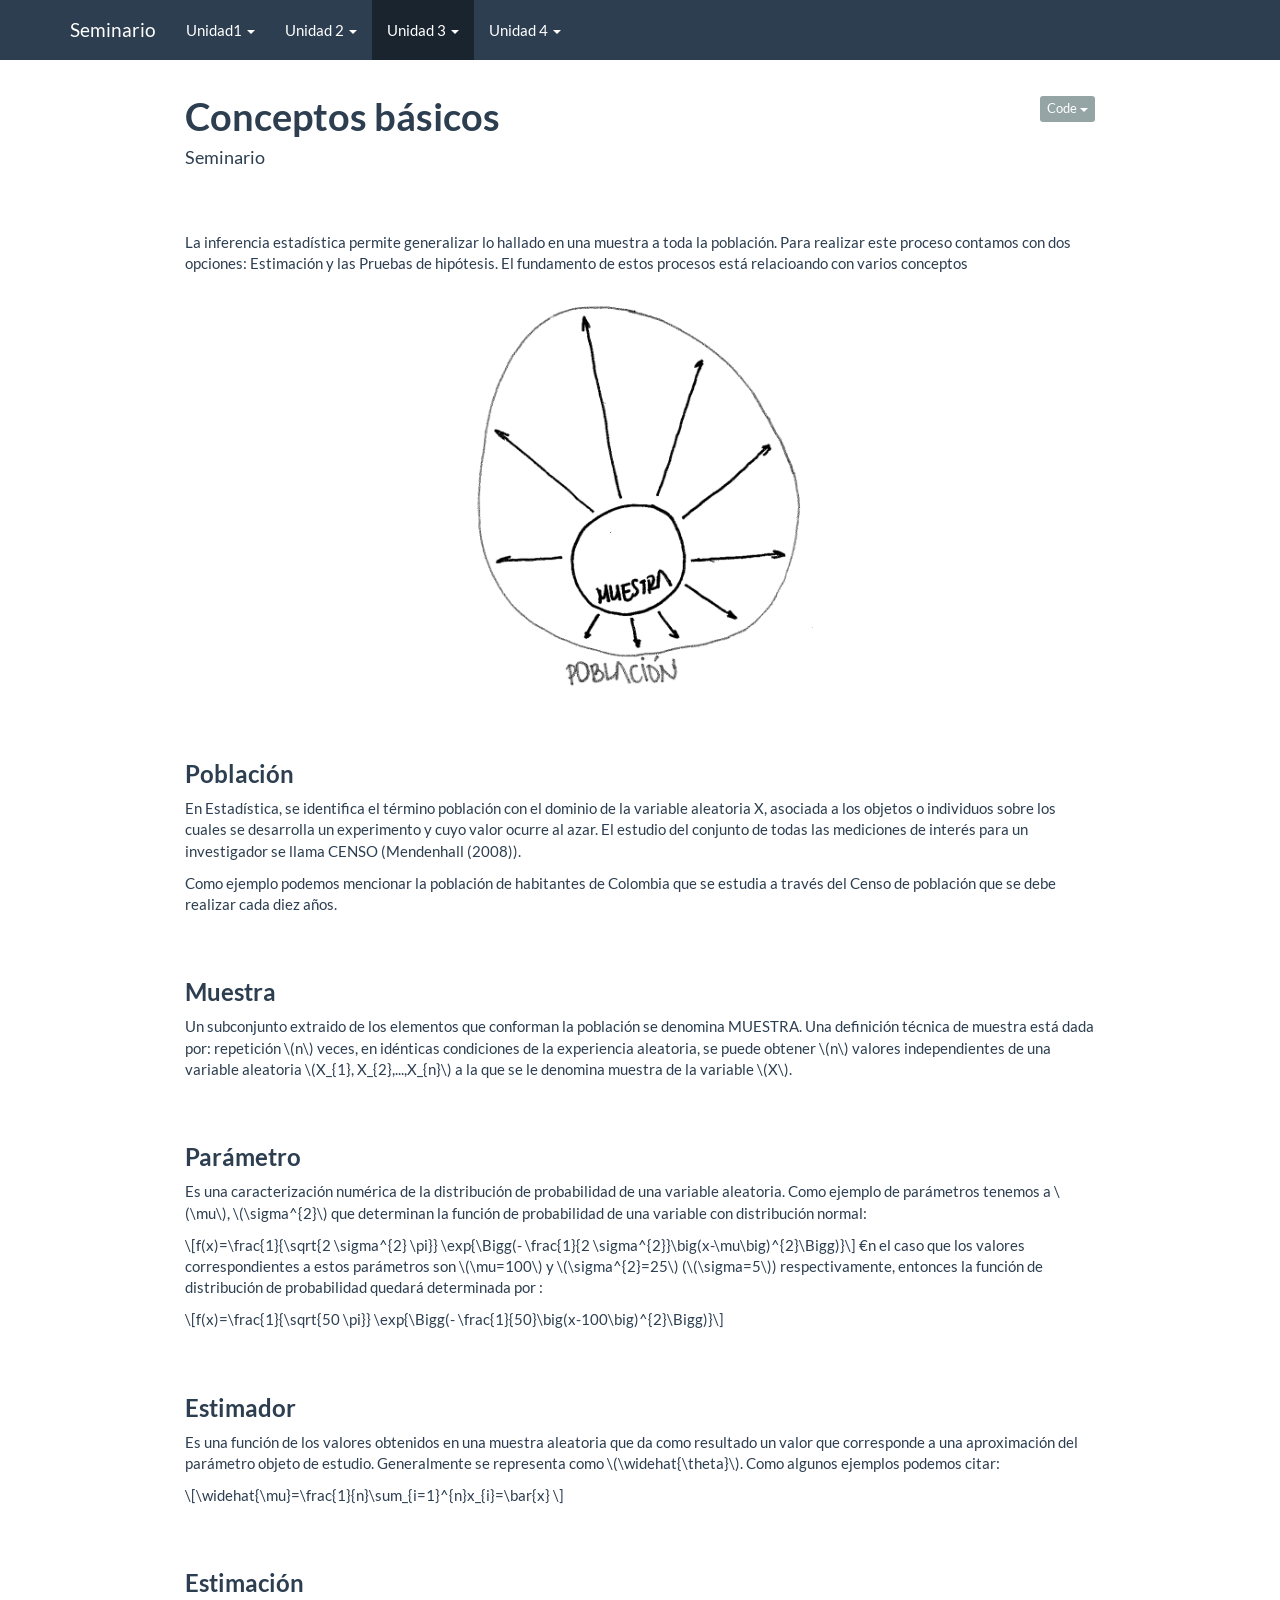
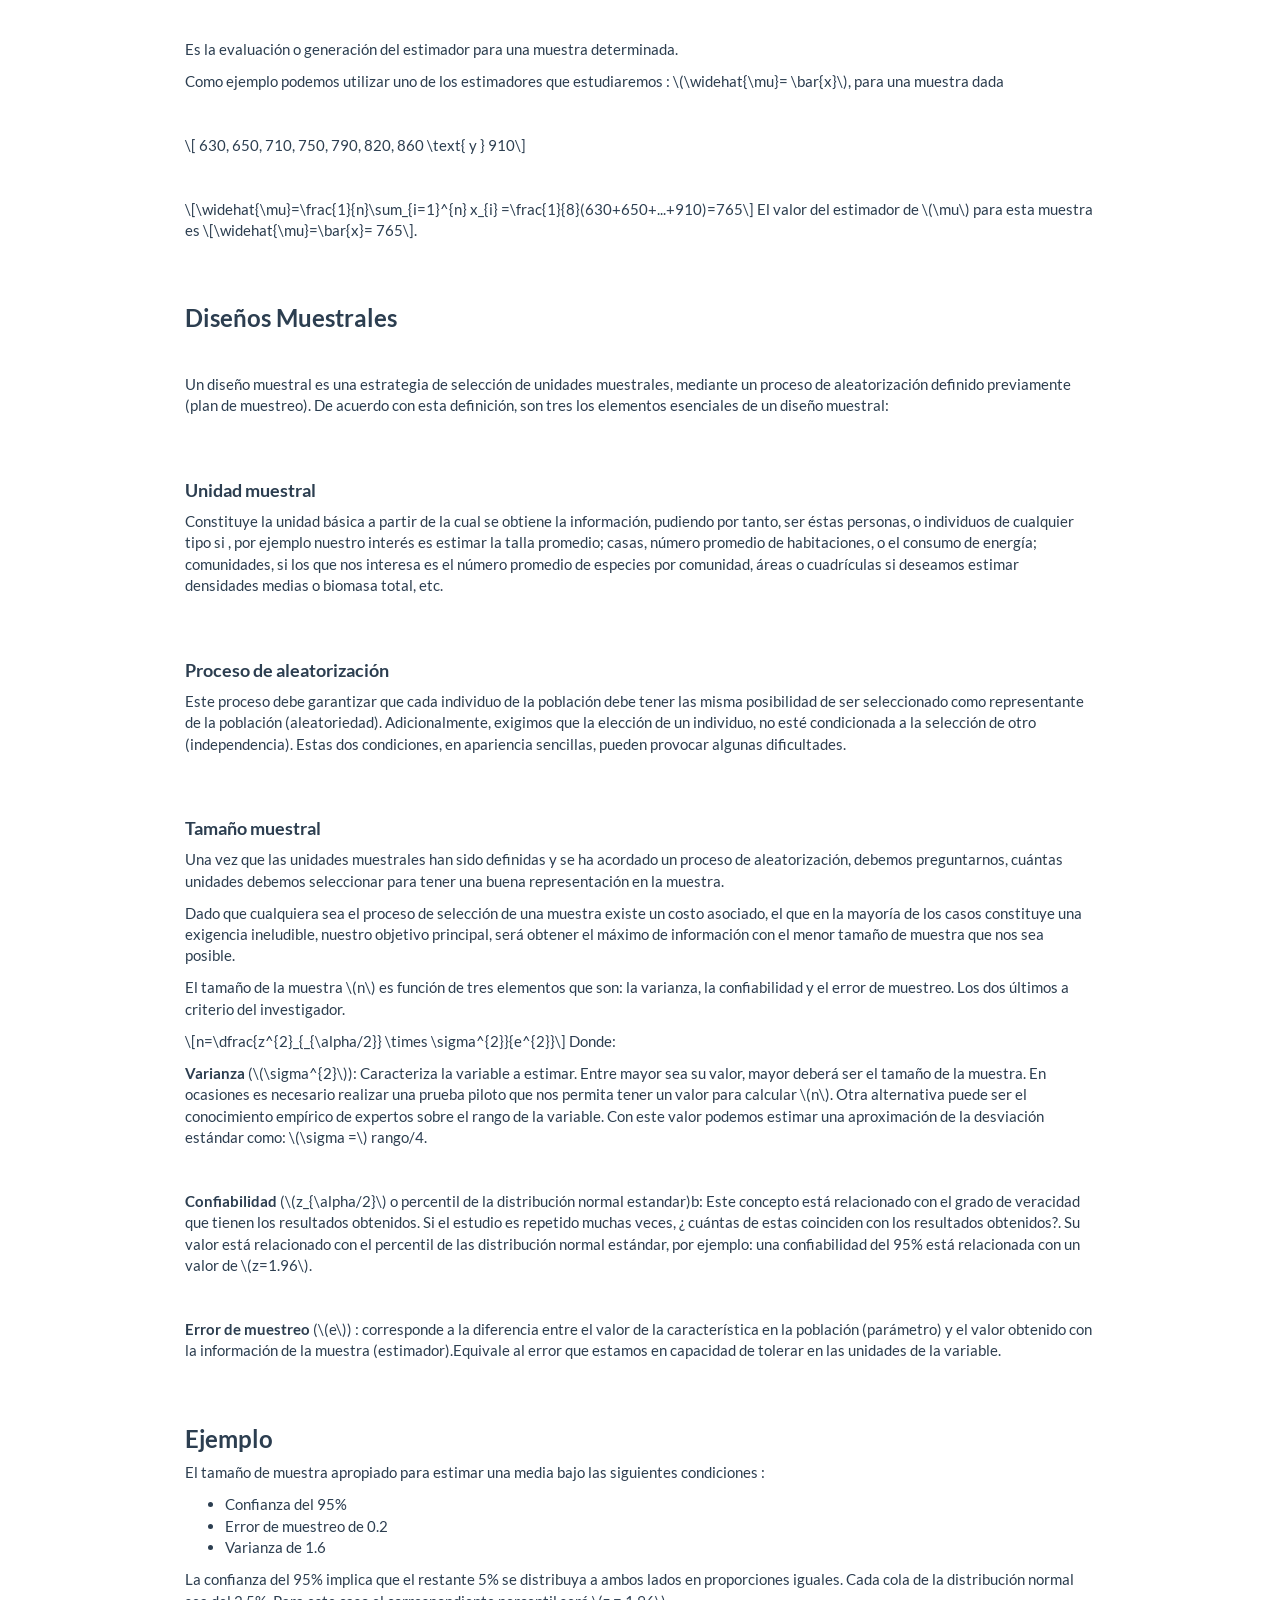
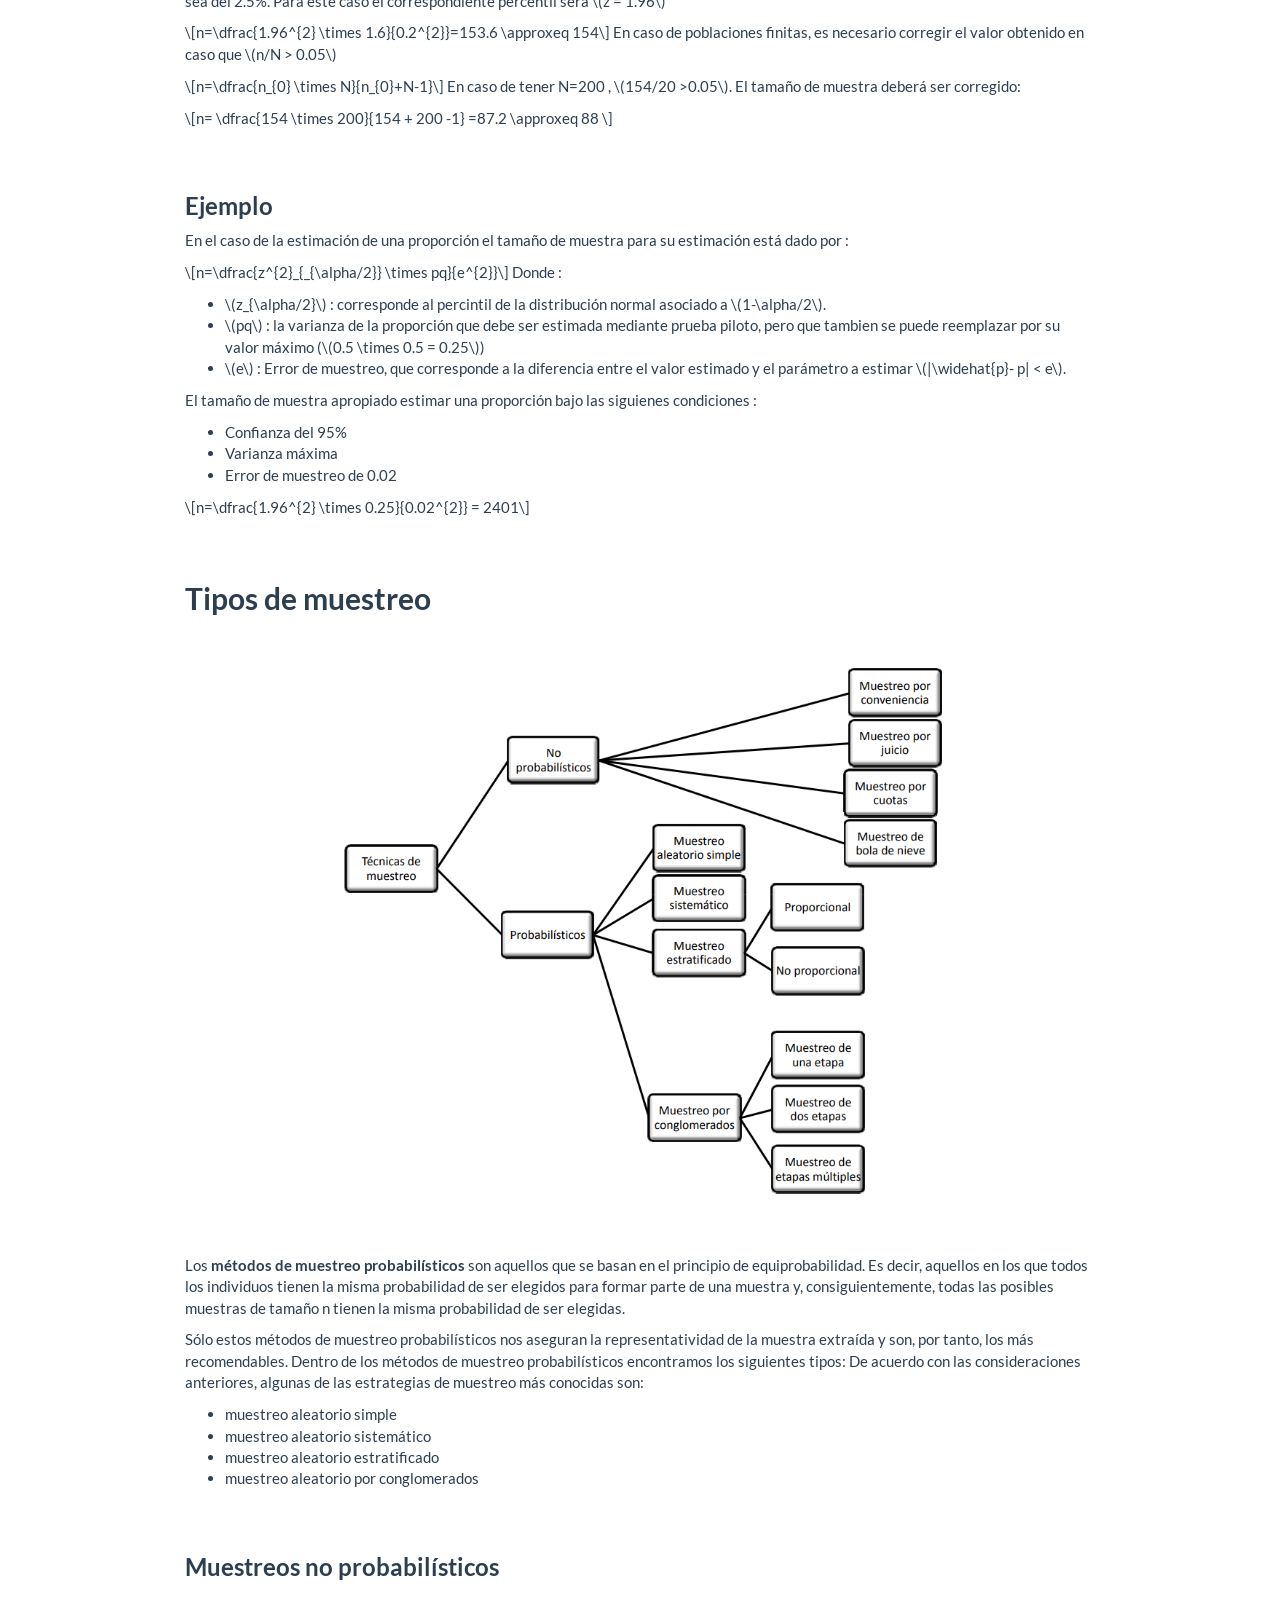
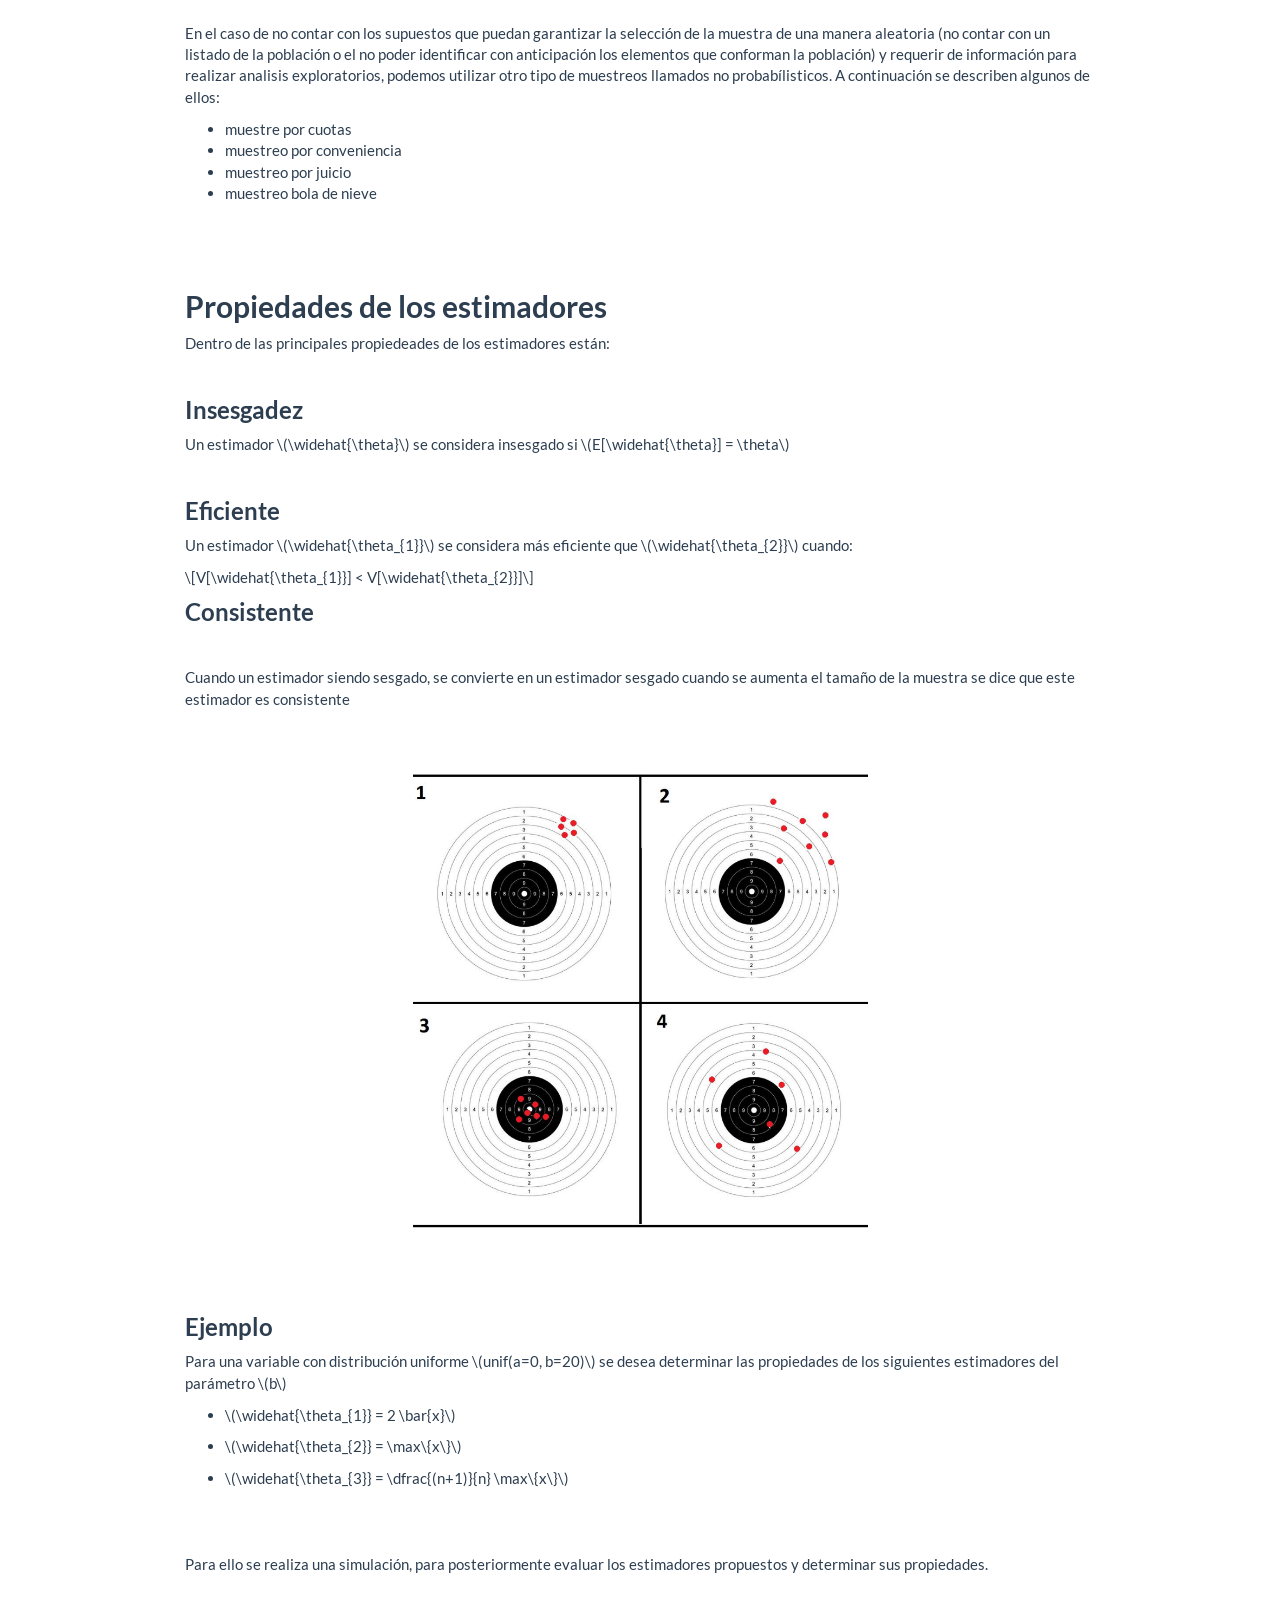
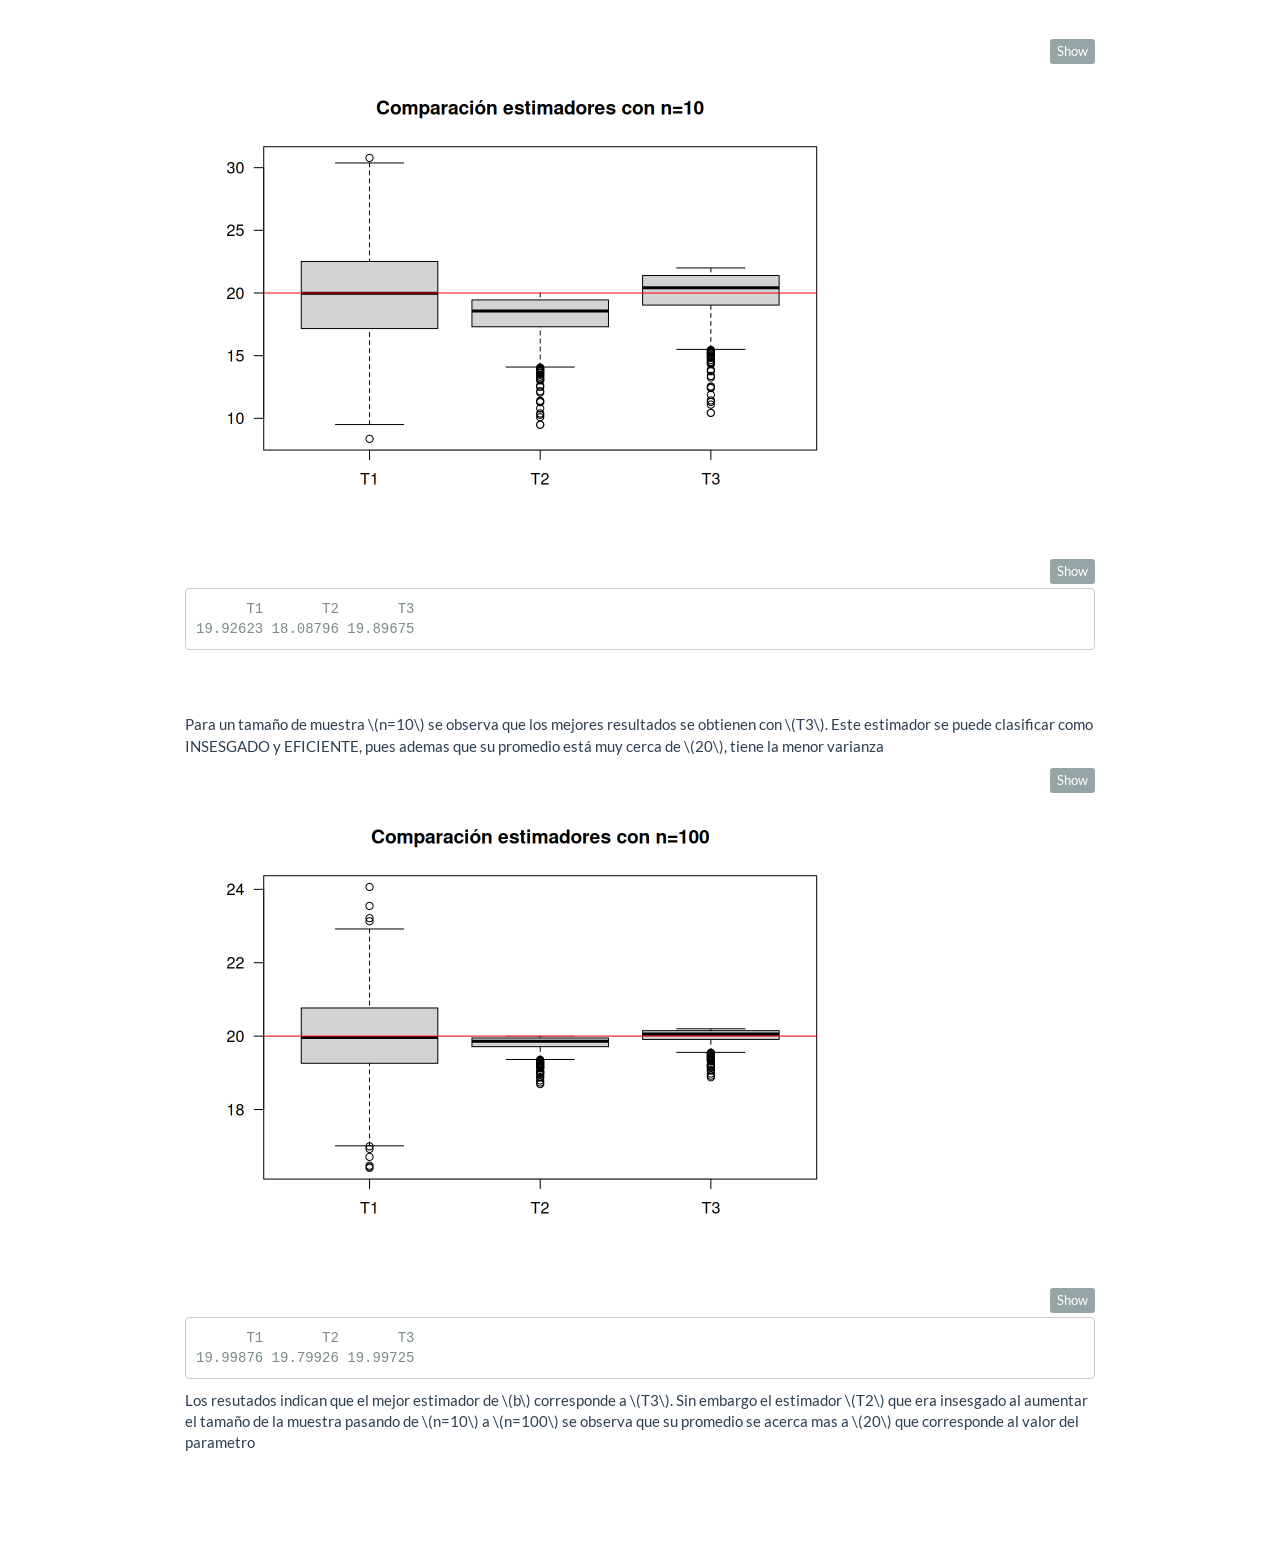
==== commit 6d3a704f: "detecta" ====
--- a/docs/recurso331.html
+++ b/docs/recurso331.html
@@ -688,7 +688,7 @@
 <p><img src="recurso331_files/figure-html/unnamed-chunk-4-1.png" width="672" /></p>
 <pre class="r"><code>apply(T123,2,mean)</code></pre>
 <pre><code>      T1       T2       T3 
-20.06510 18.11332 19.92465 </code></pre>
+19.92623 18.08796 19.89675 </code></pre>
 <p><br/><br/></p>
 <p>Para un tamaño de muestra <span class="math inline">\(n=10\)</span>
 se observa que los mejores resultados se obtienen con <span
@@ -710,7 +710,7 @@
 <p><img src="recurso331_files/figure-html/unnamed-chunk-5-1.png" width="672" /></p>
 <pre class="r"><code>apply(T123,2,mean)</code></pre>
 <pre><code>      T1       T2       T3 
-19.99680 19.79768 19.99566 </code></pre>
+19.99876 19.79926 19.99725 </code></pre>
 <p>Los resutados indican que el mejor estimador de <span
 class="math inline">\(b\)</span> corresponde a <span
 class="math inline">\(T3\)</span>. Sin embargo el estimador <span
